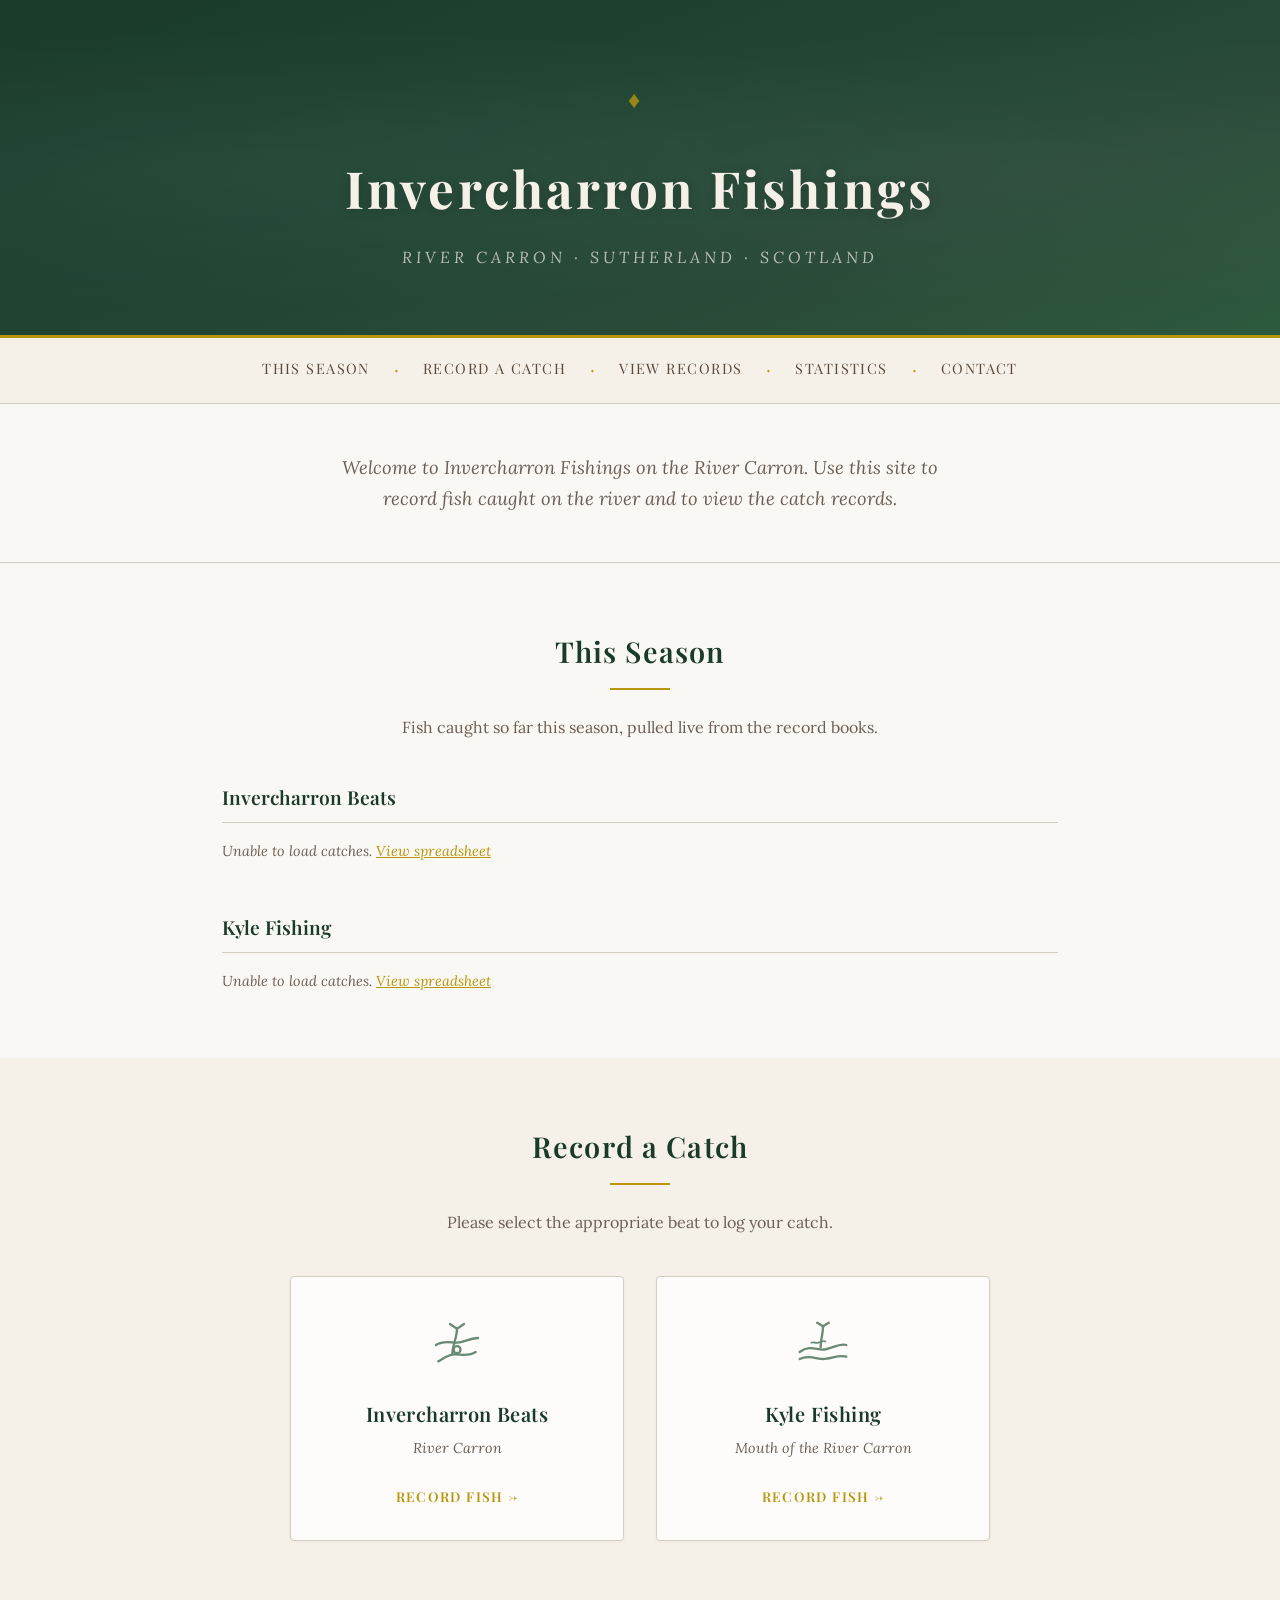
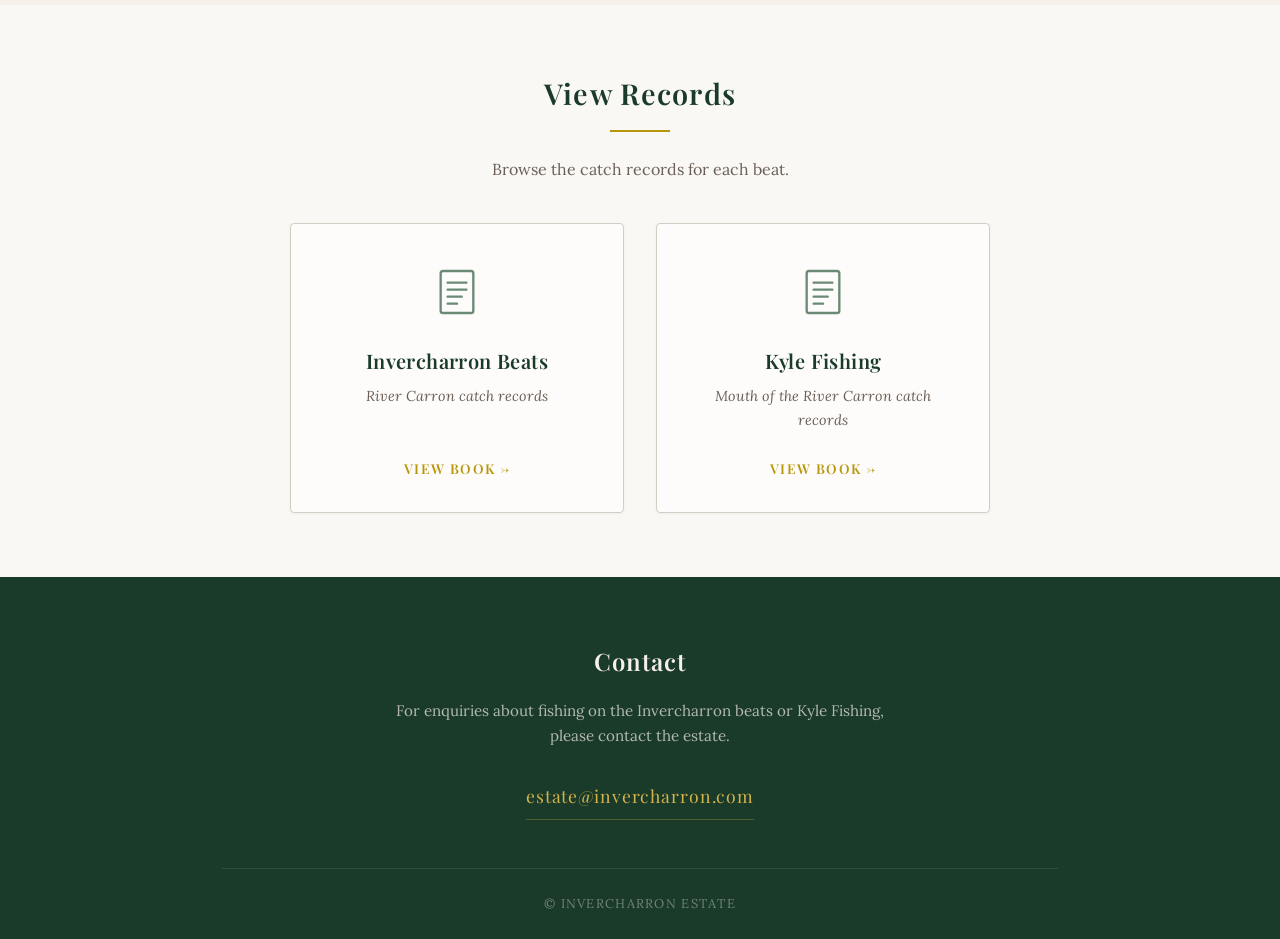
==== index.html @ 646b6ca3 "Add files via upload" ====
<!DOCTYPE html>
<html lang="en">
<head>
    <meta charset="UTF-8">
    <meta name="viewport" content="width=device-width, initial-scale=1.0">
    <title>Invercharron Fishings | River Carron, Sutherland</title>
    <meta name="description" content="Record and view fishing catches on the Invercharron beats of the River Carron and Kyle Fishing, Sutherland, Scotland.">
    <link rel="preconnect" href="https://fonts.googleapis.com">
    <link rel="preconnect" href="https://fonts.gstatic.com" crossorigin>
    <link href="https://fonts.googleapis.com/css2?family=Playfair+Display:ital,wght@0,400;0,600;0,700;1,400&family=Lora:ital,wght@0,400;0,500;1,400&display=swap" rel="stylesheet">
    <link rel="stylesheet" href="style.css">
</head>
<body>
    <header class="hero">
        <div class="hero-overlay"></div>
        <div class="hero-content">
            <div class="crest">&#9830;</div>
            <h1>Invercharron Fishings</h1>
            <p class="subtitle">River Carron &middot; Sutherland &middot; Scotland</p>
        </div>
    </header>

    <nav class="nav-divider">
        <div class="container">
            <a href="#season">This Season</a>
            <span class="nav-dot">&middot;</span>
            <a href="#record">Record a Catch</a>
            <span class="nav-dot">&middot;</span>
            <a href="#records">View Records</a>
            <span class="nav-dot">&middot;</span>
            <a href="statistics.html">Statistics</a>
            <span class="nav-dot">&middot;</span>
            <a href="#contact">Contact</a>
        </div>
    </nav>

    <main>
        <section class="intro">
            <div class="container">
                <p>Welcome to Invercharron Fishings on the River Carron. Use this site to record fish caught on the river and to view the catch records.</p>
            </div>
        </section>

        <section id="season" class="section">
            <div class="container">
                <h2>This Season</h2>
                <div class="ornament"></div>
                <p>Fish caught so far this season, pulled live from the record books.</p>

                <div class="season-beat">
                    <h3 class="beat-heading">Invercharron Beats</h3>
                    <div id="invercharron-catches" class="catch-table-wrap">
                        <p class="loading-msg">Loading catches&hellip;</p>
                    </div>
                </div>

                <div class="season-beat">
                    <h3 class="beat-heading">Kyle Fishing</h3>
                    <div id="kyle-catches" class="catch-table-wrap">
                        <p class="loading-msg">Loading catches&hellip;</p>
                    </div>
                </div>
            </div>
        </section>

        <section id="record" class="section section-alt">
            <div class="container">
                <h2>Record a Catch</h2>
                <div class="ornament"></div>
                <p>Please select the appropriate beat to log your catch.</p>
                <div class="card-grid">
                    <a href="https://cuvvaapp.typeform.com/to/ywQlMe" target="_blank" rel="noopener" class="card">
                        <div class="card-icon">
                            <svg viewBox="0 0 48 48" fill="none" xmlns="http://www.w3.org/2000/svg" aria-hidden="true">
                                <path d="M8 38c4-2 8-6 14-6s12 2 18-2" stroke="currentColor" stroke-width="2" stroke-linecap="round"/>
                                <path d="M6 24c6-4 12-2 18-2s10-4 18-4" stroke="currentColor" stroke-width="2" stroke-linecap="round"/>
                                <path d="M24 10c0 8-4 14-4 22" stroke="currentColor" stroke-width="2" stroke-linecap="round"/>
                                <path d="M24 10l-6-4M24 10l6-4" stroke="currentColor" stroke-width="2" stroke-linecap="round"/>
                                <circle cx="24" cy="28" r="3" stroke="currentColor" stroke-width="2"/>
                            </svg>
                        </div>
                        <h3>Invercharron Beats</h3>
                        <p>River Carron</p>
                        <span class="card-action">Record Fish &rarr;</span>
                    </a>
                    <a href="https://cuvvaapp.typeform.com/to/J4hGZa" target="_blank" rel="noopener" class="card">
                        <div class="card-icon">
                            <svg viewBox="0 0 48 48" fill="none" xmlns="http://www.w3.org/2000/svg" aria-hidden="true">
                                <path d="M4 30c8-6 14-2 20-2s14-6 20-4" stroke="currentColor" stroke-width="2" stroke-linecap="round"/>
                                <path d="M4 36c8-4 14 0 20 0s14-4 20-2" stroke="currentColor" stroke-width="2" stroke-linecap="round"/>
                                <path d="M24 8c0 6-2 12-2 18" stroke="currentColor" stroke-width="2" stroke-linecap="round"/>
                                <path d="M24 8l-5-3M24 8l5-3" stroke="currentColor" stroke-width="2" stroke-linecap="round"/>
                                <path d="M14 22c2-1 4 1 6 0s4-2 6-1" stroke="currentColor" stroke-width="1.5" stroke-linecap="round"/>
                            </svg>
                        </div>
                        <h3>Kyle Fishing</h3>
                        <p>Mouth of the River Carron</p>
                        <span class="card-action">Record Fish &rarr;</span>
                    </a>
                </div>
            </div>
        </section>

        <section id="records" class="section">
            <div class="container">
                <h2>View Records</h2>
                <div class="ornament"></div>
                <p>Browse the catch records for each beat.</p>
                <div class="card-grid">
                    <a href="https://goo.gl/3oeMTp" target="_blank" rel="noopener" class="card">
                        <div class="card-icon">
                            <svg viewBox="0 0 48 48" fill="none" xmlns="http://www.w3.org/2000/svg" aria-hidden="true">
                                <rect x="10" y="6" width="28" height="36" rx="2" stroke="currentColor" stroke-width="2"/>
                                <line x1="16" y1="16" x2="32" y2="16" stroke="currentColor" stroke-width="2" stroke-linecap="round"/>
                                <line x1="16" y1="22" x2="32" y2="22" stroke="currentColor" stroke-width="2" stroke-linecap="round"/>
                                <line x1="16" y1="28" x2="28" y2="28" stroke="currentColor" stroke-width="2" stroke-linecap="round"/>
                                <line x1="16" y1="34" x2="24" y2="34" stroke="currentColor" stroke-width="2" stroke-linecap="round"/>
                            </svg>
                        </div>
                        <h3>Invercharron Beats</h3>
                        <p>River Carron catch records</p>
                        <span class="card-action">View Book &rarr;</span>
                    </a>
                    <a href="https://docs.google.com/spreadsheets/d/1es16b2bGZVpbkwcUaNZ4JwAAlBaSJJCafhjR1fQ7zDY/edit?usp=sharing" target="_blank" rel="noopener" class="card">
                        <div class="card-icon">
                            <svg viewBox="0 0 48 48" fill="none" xmlns="http://www.w3.org/2000/svg" aria-hidden="true">
                                <rect x="10" y="6" width="28" height="36" rx="2" stroke="currentColor" stroke-width="2"/>
                                <line x1="16" y1="16" x2="32" y2="16" stroke="currentColor" stroke-width="2" stroke-linecap="round"/>
                                <line x1="16" y1="22" x2="32" y2="22" stroke="currentColor" stroke-width="2" stroke-linecap="round"/>
                                <line x1="16" y1="28" x2="28" y2="28" stroke="currentColor" stroke-width="2" stroke-linecap="round"/>
                                <line x1="16" y1="34" x2="24" y2="34" stroke="currentColor" stroke-width="2" stroke-linecap="round"/>
                            </svg>
                        </div>
                        <h3>Kyle Fishing</h3>
                        <p>Mouth of the River Carron catch records</p>
                        <span class="card-action">View Book &rarr;</span>
                    </a>
                </div>
            </div>
        </section>
    </main>

    <footer id="contact">
        <div class="container">
            <div class="footer-content">
                <h2>Contact</h2>
                <p>For enquiries about fishing on the Invercharron beats or Kyle Fishing, please contact the estate.</p>
                <a href="mailto:estate@invercharron.com" class="email-link">estate@invercharron.com</a>
            </div>
            <div class="footer-bottom">
                <p>&copy; Invercharron Estate</p>
            </div>
        </div>
    </footer>
    <script>
    (function () {
        var INVERCHARRON_ID = '1-h2O3F3UJLKVXZgCoECCjyMUf4-1aWU7o2_3AruBInU';
        var KYLE_ID = '1es16b2bGZVpbkwcUaNZ4JwAAlBaSJJCafhjR1fQ7zDY';

        function csvUrl(sheetId) {
            return 'https://docs.google.com/spreadsheets/d/' + sheetId + '/gviz/tq?tqx=out:csv&gid=0';
        }

        function parseCSV(text) {
            var rows = [];
            var current = '';
            var inQuotes = false;
            var row = [];
            for (var i = 0; i < text.length; i++) {
                var ch = text[i];
                if (inQuotes) {
                    if (ch === '"' && text[i + 1] === '"') {
                        current += '"';
                        i++;
                    } else if (ch === '"') {
                        inQuotes = false;
                    } else {
                        current += ch;
                    }
                } else {
                    if (ch === '"') {
                        inQuotes = true;
                    } else if (ch === ',') {
                        row.push(current.trim());
                        current = '';
                    } else if (ch === '\n' || (ch === '\r' && text[i + 1] === '\n')) {
                        row.push(current.trim());
                        current = '';
                        if (row.length > 1) rows.push(row);
                        row = [];
                        if (ch === '\r') i++;
                    } else {
                        current += ch;
                    }
                }
            }
            if (current || row.length) {
                row.push(current.trim());
                if (row.length > 1) rows.push(row);
            }
            return rows;
        }

        function escapeHtml(str) {
            var div = document.createElement('div');
            div.textContent = str;
            return div.innerHTML;
        }

        function renderInvercharron(rows) {
            // Columns: Date Caught(0), Member(1), Fisher(2), Type(3), Weight(4), Height(5), Pool(6), Kept(7), Reason(8), AirT(9), WaterT(10), Fly(11), Comments(12), Submitted(13)
            var data = rows.slice(1).filter(function (r) { return r[0] && r[2]; });
            if (data.length === 0) return '<p class="no-catches">No catches recorded this season yet.</p>';
            var html = '<table class="catch-table"><thead><tr><th>Date</th><th>Angler</th><th>Species</th><th>Weight</th><th>Pool</th><th>Fly</th></tr></thead><tbody>';
            data.forEach(function (r) {
                html += '<tr>';
                html += '<td>' + escapeHtml(r[0] || '') + '</td>';
                html += '<td>' + escapeHtml(r[2] || r[1] || '') + '</td>';
                html += '<td>' + escapeHtml(r[3] || '') + '</td>';
                html += '<td>' + escapeHtml(r[4] || '') + '</td>';
                html += '<td>' + escapeHtml(r[6] || '') + '</td>';
                html += '<td>' + escapeHtml(r[11] || '') + '</td>';
                html += '</tr>';
            });
            html += '</tbody></table>';
            html += '<p class="catch-count">' + data.length + ' fish this season</p>';
            return html;
        }

        function renderKyle(rows) {
            // Columns: When(0), Name(1), Species(2), Weight(3), Height(4), Where(5), Kept(6), Why(7), AirT(8), WaterT(9), Fly(10), Comments(11), Email(12), Submitted(13)
            var data = rows.slice(1).filter(function (r) { return r[1] && r[1].length > 0; });
            if (data.length === 0) return '<p class="no-catches">No catches recorded this season yet.</p>';
            var html = '<table class="catch-table"><thead><tr><th>Date</th><th>Angler</th><th>Species</th><th>Weight</th><th>Location</th><th>Fly</th></tr></thead><tbody>';
            data.forEach(function (r) {
                html += '<tr>';
                html += '<td>' + escapeHtml(r[0] || '') + '</td>';
                html += '<td>' + escapeHtml(r[1] || '') + '</td>';
                html += '<td>' + escapeHtml(r[2] || '') + '</td>';
                html += '<td>' + escapeHtml(r[3] || '') + '</td>';
                html += '<td>' + escapeHtml(r[5] || '') + '</td>';
                html += '<td>' + escapeHtml(r[10] || '') + '</td>';
                html += '</tr>';
            });
            html += '</tbody></table>';
            html += '<p class="catch-count">' + data.length + ' fish this season</p>';
            return html;
        }

        function load(sheetId, targetId, renderer) {
            var el = document.getElementById(targetId);
            fetch(csvUrl(sheetId))
                .then(function (res) { return res.text(); })
                .then(function (text) {
                    var rows = parseCSV(text);
                    el.innerHTML = renderer(rows);
                })
                .catch(function () {
                    el.innerHTML = '<p class="no-catches">Unable to load catches. <a href="https://docs.google.com/spreadsheets/d/' + sheetId + '/edit" target="_blank">View spreadsheet</a></p>';
                });
        }

        load(INVERCHARRON_ID, 'invercharron-catches', renderInvercharron);
        load(KYLE_ID, 'kyle-catches', renderKyle);
    })();
    </script>
</body>
</html>
---- style.css ----
/* ============================================
   Invercharron Fishings
   Classic Scottish Estate Theme
   ============================================ */

:root {
    --color-deep-green: #1a3a2a;
    --color-forest: #2d5a3d;
    --color-sage: #5a7a5a;
    --color-heather: #6b5b6b;
    --color-parchment: #f5f0e8;
    --color-cream: #faf8f4;
    --color-warm-white: #fdfcfa;
    --color-gold: #b8960c;
    --color-gold-light: #d4b44a;
    --color-brown: #5c4a3a;
    --color-brown-light: #8a7260;
    --color-text: #2c2420;
    --color-text-muted: #6b5f55;
    --color-border: #d4cdc4;

    --font-heading: 'Playfair Display', Georgia, 'Times New Roman', serif;
    --font-body: 'Lora', Georgia, 'Times New Roman', serif;
}

/* Reset & Base */
*,
*::before,
*::after {
    box-sizing: border-box;
    margin: 0;
    padding: 0;
}

html {
    scroll-behavior: smooth;
}

body {
    font-family: var(--font-body);
    color: var(--color-text);
    background-color: var(--color-cream);
    line-height: 1.7;
    -webkit-font-smoothing: antialiased;
}

.container {
    max-width: 900px;
    margin: 0 auto;
    padding: 0 2rem;
}

/* ---- Hero ---- */
.hero {
    position: relative;
    background: linear-gradient(
        160deg,
        var(--color-deep-green) 0%,
        #1f4432 40%,
        #2a4a38 70%,
        var(--color-forest) 100%
    );
    padding: 5rem 2rem 4rem;
    text-align: center;
    overflow: hidden;
}

.hero-overlay {
    position: absolute;
    inset: 0;
    background:
        radial-gradient(ellipse at 20% 50%, rgba(255,255,255,0.04) 0%, transparent 60%),
        radial-gradient(ellipse at 80% 50%, rgba(255,255,255,0.03) 0%, transparent 60%);
    pointer-events: none;
}

.hero-content {
    position: relative;
    z-index: 1;
}

.crest {
    font-size: 1.5rem;
    color: var(--color-gold);
    margin-bottom: 1.5rem;
    letter-spacing: 0.5em;
    opacity: 0.8;
}

.hero h1 {
    font-family: var(--font-heading);
    font-size: clamp(2rem, 5vw, 3.2rem);
    font-weight: 700;
    color: var(--color-parchment);
    letter-spacing: 0.06em;
    margin-bottom: 0.75rem;
    text-shadow: 0 2px 12px rgba(0,0,0,0.2);
}

.subtitle {
    font-family: var(--font-body);
    font-size: 1rem;
    color: rgba(245, 240, 232, 0.7);
    letter-spacing: 0.25em;
    font-weight: 400;
    text-transform: uppercase;
    font-style: italic;
}

/* ---- Navigation Divider ---- */
.nav-divider {
    background: var(--color-parchment);
    border-top: 3px solid var(--color-gold);
    border-bottom: 1px solid var(--color-border);
    padding: 1rem 0;
    text-align: center;
    position: sticky;
    top: 0;
    z-index: 100;
}

.nav-divider a {
    font-family: var(--font-heading);
    font-size: 0.9rem;
    color: var(--color-brown);
    text-decoration: none;
    letter-spacing: 0.1em;
    text-transform: uppercase;
    transition: color 0.3s ease;
}

.nav-divider a:hover {
    color: var(--color-gold);
}

.nav-dot {
    color: var(--color-gold);
    margin: 0 1.25rem;
    font-size: 1.2rem;
    vertical-align: middle;
}

/* ---- Sections ---- */
.section {
    padding: 4rem 0;
}

.section-alt {
    background: var(--color-parchment);
}

.intro {
    padding: 3rem 0;
    text-align: center;
    border-bottom: 1px solid var(--color-border);
}

.intro p {
    font-size: 1.15rem;
    color: var(--color-text-muted);
    max-width: 600px;
    margin: 0 auto;
    font-style: italic;
}

h2 {
    font-family: var(--font-heading);
    font-size: 1.8rem;
    font-weight: 600;
    text-align: center;
    color: var(--color-deep-green);
    letter-spacing: 0.04em;
    margin-bottom: 0.75rem;
}

.ornament {
    width: 60px;
    height: 2px;
    background: var(--color-gold);
    margin: 0 auto 1.5rem;
}

.section > .container > p {
    text-align: center;
    color: var(--color-text-muted);
    margin-bottom: 2.5rem;
}

/* ---- Cards ---- */
.card-grid {
    display: grid;
    grid-template-columns: repeat(auto-fit, minmax(280px, 1fr));
    gap: 2rem;
    max-width: 700px;
    margin: 0 auto;
}

.card {
    display: flex;
    flex-direction: column;
    align-items: center;
    text-align: center;
    background: var(--color-warm-white);
    border: 1px solid var(--color-border);
    border-radius: 4px;
    padding: 2.5rem 2rem 2rem;
    text-decoration: none;
    color: var(--color-text);
    transition: all 0.3s ease;
    box-shadow: 0 1px 3px rgba(0,0,0,0.04);
}

.card:hover {
    border-color: var(--color-gold);
    box-shadow: 0 4px 20px rgba(0,0,0,0.08);
    transform: translateY(-2px);
}

.section-alt .card {
    background: var(--color-warm-white);
}

.card-icon {
    width: 56px;
    height: 56px;
    margin-bottom: 1.5rem;
    color: var(--color-forest);
    opacity: 0.7;
}

.card-icon svg {
    width: 100%;
    height: 100%;
}

.card h3 {
    font-family: var(--font-heading);
    font-size: 1.25rem;
    font-weight: 600;
    color: var(--color-deep-green);
    margin-bottom: 0.35rem;
    letter-spacing: 0.02em;
}

.card p {
    font-size: 0.9rem;
    color: var(--color-text-muted);
    margin-bottom: 1.5rem;
    font-style: italic;
}

.card-action {
    font-family: var(--font-heading);
    font-size: 0.85rem;
    color: var(--color-gold);
    letter-spacing: 0.1em;
    text-transform: uppercase;
    font-weight: 600;
    margin-top: auto;
    transition: color 0.3s ease;
}

.card:hover .card-action {
    color: var(--color-brown);
}

/* ---- Footer ---- */
footer {
    background: var(--color-deep-green);
    color: var(--color-parchment);
    padding: 4rem 0 0;
}

.footer-content {
    text-align: center;
    padding-bottom: 3rem;
}

footer h2 {
    color: var(--color-parchment);
    font-size: 1.5rem;
    margin-bottom: 1rem;
}

footer p {
    color: rgba(245, 240, 232, 0.7);
    max-width: 500px;
    margin: 0 auto 1.5rem;
    font-size: 0.95rem;
}

.email-link {
    display: inline-block;
    font-family: var(--font-heading);
    font-size: 1.1rem;
    color: var(--color-gold-light);
    text-decoration: none;
    letter-spacing: 0.05em;
    padding: 0.5rem 0;
    border-bottom: 1px solid rgba(212, 180, 74, 0.3);
    transition: all 0.3s ease;
}

.email-link:hover {
    color: var(--color-parchment);
    border-bottom-color: var(--color-parchment);
}

.footer-bottom {
    border-top: 1px solid rgba(245, 240, 232, 0.1);
    padding: 1.5rem 0;
    text-align: center;
}

.footer-bottom p {
    font-size: 0.8rem;
    color: rgba(245, 240, 232, 0.4);
    letter-spacing: 0.1em;
    text-transform: uppercase;
    margin-bottom: 0;
}

/* ---- This Season ---- */
.season-beat {
    margin-bottom: 3rem;
}

.season-beat:last-child {
    margin-bottom: 0;
}

.beat-heading {
    font-family: var(--font-heading);
    font-size: 1.2rem;
    font-weight: 600;
    color: var(--color-deep-green);
    margin-bottom: 1rem;
    padding-bottom: 0.5rem;
    border-bottom: 1px solid var(--color-border);
}

.catch-table-wrap {
    overflow-x: auto;
    -webkit-overflow-scrolling: touch;
}

.catch-table {
    width: 100%;
    border-collapse: collapse;
    font-size: 0.88rem;
}

.catch-table thead th {
    font-family: var(--font-heading);
    font-weight: 600;
    color: var(--color-deep-green);
    text-align: left;
    padding: 0.6rem 0.75rem;
    border-bottom: 2px solid var(--color-gold);
    font-size: 0.8rem;
    text-transform: uppercase;
    letter-spacing: 0.04em;
    white-space: nowrap;
}

.catch-table tbody td {
    padding: 0.55rem 0.75rem;
    border-bottom: 1px solid var(--color-border);
    color: var(--color-text);
    vertical-align: top;
}

.catch-table tbody tr:hover {
    background: rgba(45, 90, 61, 0.04);
}

.catch-count {
    margin-top: 0.75rem;
    font-size: 0.85rem;
    color: var(--color-gold);
    font-family: var(--font-heading);
    font-weight: 600;
    letter-spacing: 0.03em;
}

.no-catches {
    font-style: italic;
    color: var(--color-text-muted);
    font-size: 0.9rem;
}

.no-catches a {
    color: var(--color-gold);
}

.loading-msg {
    font-style: italic;
    color: var(--color-text-muted);
    font-size: 0.9rem;
}

/* ---- Responsive ---- */
@media (max-width: 600px) {
    .hero {
        padding: 3.5rem 1.5rem 3rem;
    }

    .nav-dot {
        margin: 0 0.75rem;
    }

    .nav-divider a {
        font-size: 0.8rem;
    }

    .section {
        padding: 3rem 0;
    }

    .card {
        padding: 2rem 1.5rem 1.5rem;
    }

    .card-grid {
        gap: 1.25rem;
    }
}
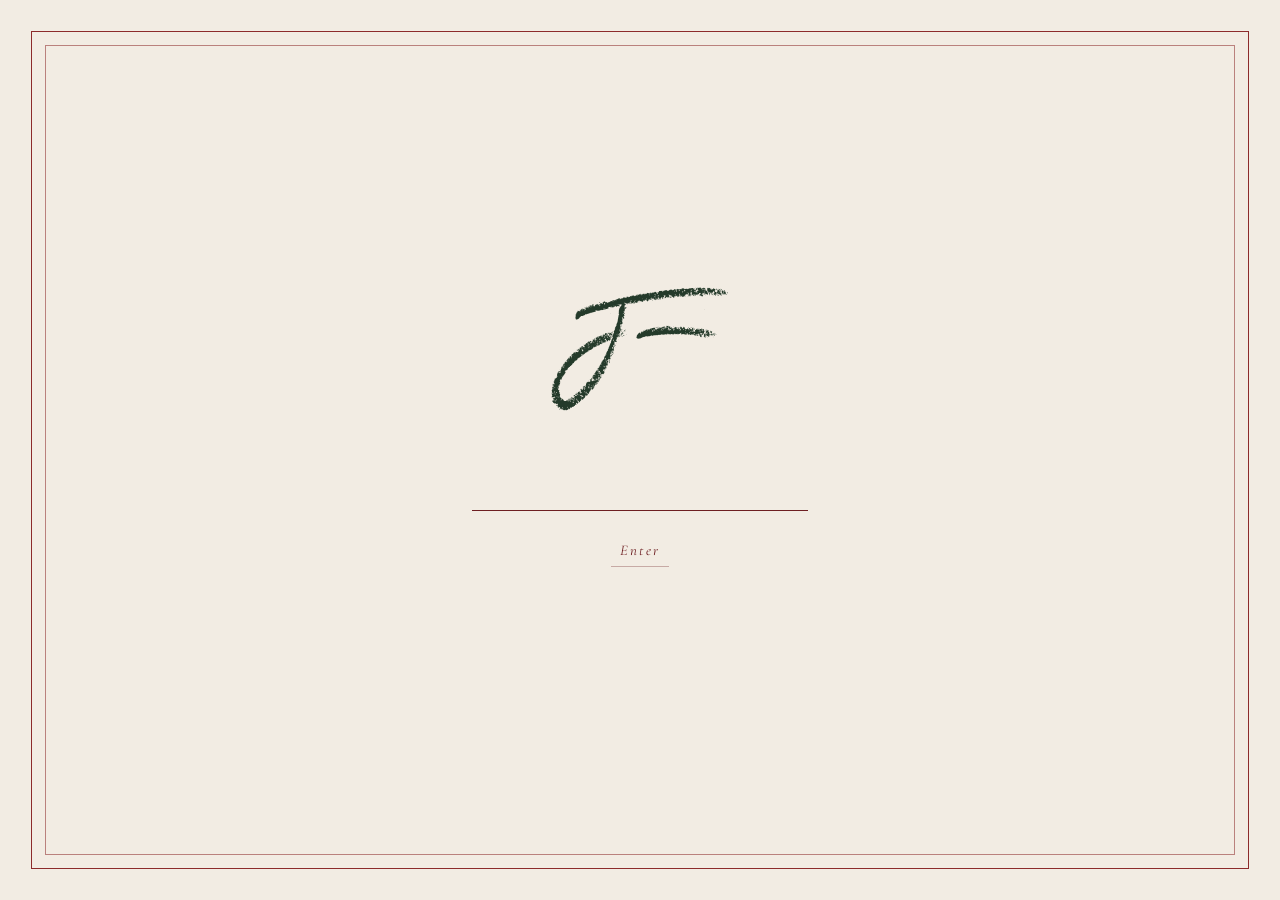
==== commit 021c0778: "Add files via upload" ====
--- a/index.html
+++ b/index.html
@@ -1,268 +1,552 @@
 <!DOCTYPE html>
-<html lang="en">
+<html lang="en-GB">
 <head>
-    <meta charset="UTF-8">
-    <meta name="viewport" content="width=device-width, initial-scale=1.0">
-    <title>Invercharron Fishings | River Carron, Sutherland</title>
-    <meta name="description" content="Record and view fishing catches on the Invercharron beats of the River Carron and Kyle Fishing, Sutherland, Scotland.">
-    <link rel="preconnect" href="https://fonts.googleapis.com">
-    <link rel="preconnect" href="https://fonts.gstatic.com" crossorigin>
-    <link href="https://fonts.googleapis.com/css2?family=Playfair+Display:ital,wght@0,400;0,600;0,700;1,400&family=Lora:ital,wght@0,400;0,500;1,400&display=swap" rel="stylesheet">
-    <link rel="stylesheet" href="style.css">
+<meta charset="UTF-8">
+<meta name="viewport" content="width=device-width, initial-scale=1">
+<title>Joshua &amp; Freddy &middot; 29 &amp; 30 May 2027 &middot; Invercharron</title>
+<meta name="description" content="Save the date. Joshua and Freddy are marrying at Invercharron House, Ardgay, Sutherland, on the 29th and 30th of May 2027. Invitation to follow.">
+<meta name="robots" content="noindex, nofollow, noarchive, noimageindex, nosnippet">
+<meta name="googlebot" content="noindex, nofollow">
+<meta name="theme-color" content="#F2ECE3">
+<meta name="color-scheme" content="light">
+
+<meta property="og:type" content="website">
+<meta property="og:title" content="Joshua &amp; Freddy &middot; 29 &amp; 30 May 2027">
+<meta property="og:description" content="Invercharron House, Ardgay, Sutherland. Invitation to follow.">
+<meta property="og:url" content="https://invercharron.com/wedding/">
+<meta property="og:image" content="https://invercharron.com/wedding/share.png?v=3">
+<meta name="twitter:card" content="summary_large_image">
+<meta name="twitter:title" content="Joshua &amp; Freddy &middot; 29 &amp; 30 May 2027">
+<meta name="twitter:description" content="Invercharron House, Ardgay, Sutherland. Invitation to follow.">
+
+<link rel="icon" href="favicon.svg?v=2" type="image/svg+xml">
+<link rel="preconnect" href="https://fonts.googleapis.com">
+<link rel="preconnect" href="https://fonts.gstatic.com" crossorigin>
+<link rel="stylesheet" href="https://fonts.googleapis.com/css2?family=Cormorant+Garamond:ital,wght@0,300;0,400;0,500;0,600;1,300;1,400;1,500&display=swap">
+<link rel="stylesheet" href="styles.css?v=58">
+<script>
+  /* The live site answers on plain http:// as well as https://, and does not
+     redirect. Chrome upgrades a typed address to https by itself; Safari does
+     not — and on an http page the browser withholds the crypto the password
+     check uses, so the right password was refused. Move to https before
+     anything else happens. Only on the real domain, so local copies (served
+     over http on localhost or a LAN address) are left alone. */
+  if (location.protocol === 'http:' && /(^|\.)invercharron\.com$/.test(location.hostname))
+    location.replace('https://invercharron.com' + location.pathname + location.search + location.hash);
+
+  /* Locked first, unlocked only on proof — and locked too if storage throws,
+     so a private window fails closed rather than open. Runs before the body
+     is parsed so the page never flashes up behind the gate. */
+  document.documentElement.classList.add('locked');
+  try { if (sessionStorage.getItem('invercharron') === 'ok')
+          document.documentElement.classList.remove('locked'); } catch (e) {}
+</script>
 </head>
 <body>
-    <header class="hero">
-        <div class="hero-overlay"></div>
-        <div class="hero-content">
-            <div class="crest">&#9830;</div>
-            <h1>Invercharron Fishings</h1>
-            <p class="subtitle">River Carron &middot; Sutherland &middot; Scotland</p>
-        </div>
-    </header>
-
-    <nav class="nav-divider">
-        <div class="container">
-            <a href="#season">This Season</a>
-            <span class="nav-dot">&middot;</span>
-            <a href="#record">Record a Catch</a>
-            <span class="nav-dot">&middot;</span>
-            <a href="#records">View Records</a>
-            <span class="nav-dot">&middot;</span>
-            <a href="statistics.html">Statistics</a>
-            <span class="nav-dot">&middot;</span>
-            <a href="#contact">Contact</a>
-        </div>
-    </nav>
-
-    <main>
-        <section class="intro">
-            <div class="container">
-                <p>Welcome to Invercharron Fishings on the River Carron. Use this site to record fish caught on the river and to view the catch records.</p>
-            </div>
-        </section>
-
-        <section id="season" class="section">
-            <div class="container">
-                <h2>This Season</h2>
-                <div class="ornament"></div>
-                <p>Fish caught so far this season, pulled live from the record books.</p>
-
-                <div class="season-beat">
-                    <h3 class="beat-heading">Invercharron Beats</h3>
-                    <div id="invercharron-catches" class="catch-table-wrap">
-                        <p class="loading-msg">Loading catches&hellip;</p>
-                    </div>
-                </div>
-
-                <div class="season-beat">
-                    <h3 class="beat-heading">Kyle Fishing</h3>
-                    <div id="kyle-catches" class="catch-table-wrap">
-                        <p class="loading-msg">Loading catches&hellip;</p>
-                    </div>
-                </div>
-            </div>
-        </section>
-
-        <section id="record" class="section section-alt">
-            <div class="container">
-                <h2>Record a Catch</h2>
-                <div class="ornament"></div>
-                <p>Please select the appropriate beat to log your catch.</p>
-                <div class="card-grid">
-                    <a href="https://cuvvaapp.typeform.com/to/ywQlMe" target="_blank" rel="noopener" class="card">
-                        <div class="card-icon">
-                            <svg viewBox="0 0 48 48" fill="none" xmlns="http://www.w3.org/2000/svg" aria-hidden="true">
-                                <path d="M8 38c4-2 8-6 14-6s12 2 18-2" stroke="currentColor" stroke-width="2" stroke-linecap="round"/>
-                                <path d="M6 24c6-4 12-2 18-2s10-4 18-4" stroke="currentColor" stroke-width="2" stroke-linecap="round"/>
-                                <path d="M24 10c0 8-4 14-4 22" stroke="currentColor" stroke-width="2" stroke-linecap="round"/>
-                                <path d="M24 10l-6-4M24 10l6-4" stroke="currentColor" stroke-width="2" stroke-linecap="round"/>
-                                <circle cx="24" cy="28" r="3" stroke="currentColor" stroke-width="2"/>
-                            </svg>
-                        </div>
-                        <h3>Invercharron Beats</h3>
-                        <p>River Carron</p>
-                        <span class="card-action">Record Fish &rarr;</span>
-                    </a>
-                    <a href="https://cuvvaapp.typeform.com/to/J4hGZa" target="_blank" rel="noopener" class="card">
-                        <div class="card-icon">
-                            <svg viewBox="0 0 48 48" fill="none" xmlns="http://www.w3.org/2000/svg" aria-hidden="true">
-                                <path d="M4 30c8-6 14-2 20-2s14-6 20-4" stroke="currentColor" stroke-width="2" stroke-linecap="round"/>
-                                <path d="M4 36c8-4 14 0 20 0s14-4 20-2" stroke="currentColor" stroke-width="2" stroke-linecap="round"/>
-                                <path d="M24 8c0 6-2 12-2 18" stroke="currentColor" stroke-width="2" stroke-linecap="round"/>
-                                <path d="M24 8l-5-3M24 8l5-3" stroke="currentColor" stroke-width="2" stroke-linecap="round"/>
-                                <path d="M14 22c2-1 4 1 6 0s4-2 6-1" stroke="currentColor" stroke-width="1.5" stroke-linecap="round"/>
-                            </svg>
-                        </div>
-                        <h3>Kyle Fishing</h3>
-                        <p>Mouth of the River Carron</p>
-                        <span class="card-action">Record Fish &rarr;</span>
-                    </a>
-                </div>
-            </div>
-        </section>
-
-        <section id="records" class="section">
-            <div class="container">
-                <h2>View Records</h2>
-                <div class="ornament"></div>
-                <p>Browse the catch records for each beat.</p>
-                <div class="card-grid">
-                    <a href="https://goo.gl/3oeMTp" target="_blank" rel="noopener" class="card">
-                        <div class="card-icon">
-                            <svg viewBox="0 0 48 48" fill="none" xmlns="http://www.w3.org/2000/svg" aria-hidden="true">
-                                <rect x="10" y="6" width="28" height="36" rx="2" stroke="currentColor" stroke-width="2"/>
-                                <line x1="16" y1="16" x2="32" y2="16" stroke="currentColor" stroke-width="2" stroke-linecap="round"/>
-                                <line x1="16" y1="22" x2="32" y2="22" stroke="currentColor" stroke-width="2" stroke-linecap="round"/>
-                                <line x1="16" y1="28" x2="28" y2="28" stroke="currentColor" stroke-width="2" stroke-linecap="round"/>
-                                <line x1="16" y1="34" x2="24" y2="34" stroke="currentColor" stroke-width="2" stroke-linecap="round"/>
-                            </svg>
-                        </div>
-                        <h3>Invercharron Beats</h3>
-                        <p>River Carron catch records</p>
-                        <span class="card-action">View Book &rarr;</span>
-                    </a>
-                    <a href="https://docs.google.com/spreadsheets/d/1es16b2bGZVpbkwcUaNZ4JwAAlBaSJJCafhjR1fQ7zDY/edit?usp=sharing" target="_blank" rel="noopener" class="card">
-                        <div class="card-icon">
-                            <svg viewBox="0 0 48 48" fill="none" xmlns="http://www.w3.org/2000/svg" aria-hidden="true">
-                                <rect x="10" y="6" width="28" height="36" rx="2" stroke="currentColor" stroke-width="2"/>
-                                <line x1="16" y1="16" x2="32" y2="16" stroke="currentColor" stroke-width="2" stroke-linecap="round"/>
-                                <line x1="16" y1="22" x2="32" y2="22" stroke="currentColor" stroke-width="2" stroke-linecap="round"/>
-                                <line x1="16" y1="28" x2="28" y2="28" stroke="currentColor" stroke-width="2" stroke-linecap="round"/>
-                                <line x1="16" y1="34" x2="24" y2="34" stroke="currentColor" stroke-width="2" stroke-linecap="round"/>
-                            </svg>
-                        </div>
-                        <h3>Kyle Fishing</h3>
-                        <p>Mouth of the River Carron catch records</p>
-                        <span class="card-action">View Book &rarr;</span>
-                    </a>
-                </div>
-            </div>
-        </section>
-    </main>
-
-    <footer id="contact">
-        <div class="container">
-            <div class="footer-content">
-                <h2>Contact</h2>
-                <p>For enquiries about fishing on the Invercharron beats or Kyle Fishing, please contact the estate.</p>
-                <a href="mailto:estate@invercharron.com" class="email-link">estate@invercharron.com</a>
-            </div>
-            <div class="footer-bottom">
-                <p>&copy; Invercharron Estate</p>
-            </div>
-        </div>
-    </footer>
-    <script>
-    (function () {
-        var INVERCHARRON_ID = '1-h2O3F3UJLKVXZgCoECCjyMUf4-1aWU7o2_3AruBInU';
-        var KYLE_ID = '1es16b2bGZVpbkwcUaNZ4JwAAlBaSJJCafhjR1fQ7zDY';
-
-        function csvUrl(sheetId) {
-            return 'https://docs.google.com/spreadsheets/d/' + sheetId + '/gviz/tq?tqx=out:csv&gid=0';
-        }
-
-        function parseCSV(text) {
-            var rows = [];
-            var current = '';
-            var inQuotes = false;
-            var row = [];
-            for (var i = 0; i < text.length; i++) {
-                var ch = text[i];
-                if (inQuotes) {
-                    if (ch === '"' && text[i + 1] === '"') {
-                        current += '"';
-                        i++;
-                    } else if (ch === '"') {
-                        inQuotes = false;
-                    } else {
-                        current += ch;
-                    }
-                } else {
-                    if (ch === '"') {
-                        inQuotes = true;
-                    } else if (ch === ',') {
-                        row.push(current.trim());
-                        current = '';
-                    } else if (ch === '\n' || (ch === '\r' && text[i + 1] === '\n')) {
-                        row.push(current.trim());
-                        current = '';
-                        if (row.length > 1) rows.push(row);
-                        row = [];
-                        if (ch === '\r') i++;
-                    } else {
-                        current += ch;
-                    }
-                }
-            }
-            if (current || row.length) {
-                row.push(current.trim());
-                if (row.length > 1) rows.push(row);
-            }
-            return rows;
-        }
-
-        function escapeHtml(str) {
-            var div = document.createElement('div');
-            div.textContent = str;
-            return div.innerHTML;
-        }
-
-        function renderInvercharron(rows) {
-            // Columns: Date Caught(0), Member(1), Fisher(2), Type(3), Weight(4), Height(5), Pool(6), Kept(7), Reason(8), AirT(9), WaterT(10), Fly(11), Comments(12), Submitted(13)
-            var data = rows.slice(1).filter(function (r) { return r[0] && r[2]; });
-            if (data.length === 0) return '<p class="no-catches">No catches recorded this season yet.</p>';
-            var html = '<table class="catch-table"><thead><tr><th>Date</th><th>Angler</th><th>Species</th><th>Weight</th><th>Pool</th><th>Fly</th></tr></thead><tbody>';
-            data.forEach(function (r) {
-                html += '<tr>';
-                html += '<td>' + escapeHtml(r[0] || '') + '</td>';
-                html += '<td>' + escapeHtml(r[2] || r[1] || '') + '</td>';
-                html += '<td>' + escapeHtml(r[3] || '') + '</td>';
-                html += '<td>' + escapeHtml(r[4] || '') + '</td>';
-                html += '<td>' + escapeHtml(r[6] || '') + '</td>';
-                html += '<td>' + escapeHtml(r[11] || '') + '</td>';
-                html += '</tr>';
-            });
-            html += '</tbody></table>';
-            html += '<p class="catch-count">' + data.length + ' fish this season</p>';
-            return html;
-        }
-
-        function renderKyle(rows) {
-            // Columns: When(0), Name(1), Species(2), Weight(3), Height(4), Where(5), Kept(6), Why(7), AirT(8), WaterT(9), Fly(10), Comments(11), Email(12), Submitted(13)
-            var data = rows.slice(1).filter(function (r) { return r[1] && r[1].length > 0; });
-            if (data.length === 0) return '<p class="no-catches">No catches recorded this season yet.</p>';
-            var html = '<table class="catch-table"><thead><tr><th>Date</th><th>Angler</th><th>Species</th><th>Weight</th><th>Location</th><th>Fly</th></tr></thead><tbody>';
-            data.forEach(function (r) {
-                html += '<tr>';
-                html += '<td>' + escapeHtml(r[0] || '') + '</td>';
-                html += '<td>' + escapeHtml(r[1] || '') + '</td>';
-                html += '<td>' + escapeHtml(r[2] || '') + '</td>';
-                html += '<td>' + escapeHtml(r[3] || '') + '</td>';
-                html += '<td>' + escapeHtml(r[5] || '') + '</td>';
-                html += '<td>' + escapeHtml(r[10] || '') + '</td>';
-                html += '</tr>';
-            });
-            html += '</tbody></table>';
-            html += '<p class="catch-count">' + data.length + ' fish this season</p>';
-            return html;
-        }
-
-        function load(sheetId, targetId, renderer) {
-            var el = document.getElementById(targetId);
-            fetch(csvUrl(sheetId))
-                .then(function (res) { return res.text(); })
-                .then(function (text) {
-                    var rows = parseCSV(text);
-                    el.innerHTML = renderer(rows);
-                })
-                .catch(function () {
-                    el.innerHTML = '<p class="no-catches">Unable to load catches. <a href="https://docs.google.com/spreadsheets/d/' + sheetId + '/edit" target="_blank">View spreadsheet</a></p>';
-                });
-        }
-
-        load(INVERCHARRON_ID, 'invercharron-catches', renderInvercharron);
-        load(KYLE_ID, 'kyle-catches', renderKyle);
-    })();
-    </script>
+
+<a class="skip" href="#card">Skip to the save the date</a>
+
+<!-- ============================================================
+     Shared SVG definitions: paper grain, ink bleed, deckle edge.
+     Generated once, referenced everywhere. Never rasterised.
+     ============================================================ -->
+<svg class="defs" width="0" height="0" aria-hidden="true" focusable="false">
+  <defs>
+    <!-- Fine paper tooth. Two octaves, high frequency. -->
+    <filter id="grain" x="0" y="0" width="100%" height="100%">
+      <feTurbulence type="fractalNoise" baseFrequency="0.82" numOctaves="2" seed="7" stitchTiles="stitch" result="n"/>
+      <feColorMatrix type="saturate" values="0" in="n" result="d"/>
+      <feComponentTransfer in="d">
+        <feFuncA type="linear" slope="0.5"/>
+      </feComponentTransfer>
+    </filter>
+
+    <!-- Long, soft fibre mottle for the card stock only. -->
+    <filter id="fibre" x="0" y="0" width="100%" height="100%">
+      <feTurbulence type="fractalNoise" baseFrequency="0.006 0.09" numOctaves="3" seed="19" stitchTiles="stitch" result="n"/>
+      <feColorMatrix type="saturate" values="0" in="n"/>
+    </filter>
+
+    <!-- Ink sinking into the stock: displaces stroke edges by a hair. -->
+    <filter id="bleed" x="-8%" y="-8%" width="116%" height="116%">
+      <feTurbulence type="fractalNoise" baseFrequency="0.9" numOctaves="1" seed="3" result="t"/>
+      <feDisplacementMap in="SourceGraphic" in2="t" scale="0.9" xChannelSelector="R" yChannelSelector="G"/>
+    </filter>
+
+    <!-- Deckle: a torn, irregular paper edge. -->
+    <filter id="deckle" x="-4%" y="-4%" width="108%" height="108%">
+      <feTurbulence type="fractalNoise" baseFrequency="0.014 0.05" numOctaves="4" seed="11" result="t"/>
+      <feDisplacementMap in="SourceGraphic" in2="t" scale="7" xChannelSelector="R" yChannelSelector="G"/>
+    </filter>
+  </defs>
+</svg>
+
+<!-- ============================================================
+     THE MARKS
+       fj         the F&J monogram: a textured hand-drawn mark, traced to
+                  vector. Coordinates rounded to whole units, which keeps the
+                  texture (2.3% alpha difference at any size shown) at 60KB
+                  rather than 212KB.
+     stroke-dasharray / stroke-dashoffset are inherited SVG properties,
+     so a single value on each <use> host draws every stroke inside it.
+     ============================================================ -->
+<svg class="defs" width="0" height="0" aria-hidden="true" focusable="false"><defs>
+
+  <symbol id="fj" viewBox="0 0 1741.7 1214.3">
+    <path fill="currentColor" fill-rule="evenodd" d="M1467 4l-2 2 -3 0 -4-1 -4 2 -2 0 -1-2 -2 0 0 1 1 2 0 1 -4 2 0-1 1-1 -1-1 -4 0 -2 1 -2 4 1 2 1 1 0 1 -1 1 -3 0 0 1 1 1 2-1 1 1 0 4 1 3 2 3 2 0 2 1 0 2 -1 1 -3 1 -1 2 -2 2 -3-1 -3-3 -1 1 -1 2 -2 0 -1 1 -1 2 1 4 4 0 1 3 1 1 4 2 -1 1 -6 2 -1-1 0-1 1-1 -2 0 -4 1 0 1 -2 1 -1 0 2-2 -4-2 -7 5 0-1 1 0 0-5 1-1 0-4 3-2 0-1 3 1 1-1 1-2 0-2 -1-1 -2-1 -2-4 -3-2 -1-3 -1 0 -1-1 -1 1 -2 3 -2 4 -2-2 1-1 0-3 -2-2 2-4 -2-2 -2 2 -2 1 -1-1 4-4 -1-2 0-1 3-2 0-2 -1-1 -1 0 -1 2 -3 2 0 1 1 1 -1 1 -2 1 -1-1 -4 0 0-3 -1-1 0-2 -2-1 -5 2 -2 1 -1 1 -1-4 -2 0 -2 4 -1 0 -2-1 -1 0 -3 3 -3-3 -2 0 -2 2 -2-1 -4 2 -2-2 -3 3 -4 2 -6 2 -4 2 0-1 -1-2 0-3 -9 0 0 1 -4 2 -4-1 -2 2 -2-1 -4 0 -3-2 -1 0 -2 3 -1-1 0-2 -1-2 -4-2 -3 0 -2 1 -2-2 -6 3 -2-1 -1 0 -1 2 -1 0 -1-1 -1 0 0 4 2 2 -1 1 -3 0 -2-3 -1 0 -10 3 -2 0 -6 3 -2-1 -2 4 -2 2 -1 2 -1 0 0-1 1-1 -2 0 0-2 4-1 2-3 -1-2 1-2 -1-1 -6 0 -2 2 0-1 -1-1 -2-1 -2 2 -3 1 -3 3 -4 3 -1 0 -2-2 -3-1 -2 3 -1 2 -2 2 -2 1 0-2 1-1 1 0 2-2 -3 0 -1 1 0-2 1-1 2 0 1-1 1 0 1-1 -11 0 0-2 -4 0 -2 2 -1 3 -4 3 -3 1 0 2 -2 1 -1-2 -1-3 0-1 -1-1 -1 1 0 3 -2 1 -4 0 -1-3 -1-2 -2 0 -2-2 -2 0 -2 3 -2 1 -1 0 0-2 -1-1 -4 2 -1 0 -4 2 -2 3 -1 1 -3 0 -2 1 -3 3 -2 3 -3-1 -5-1 0-2 -3-1 -1 1 -1 2 -1 0 -1-1 0-2 2-2 0-1 3 1 1-2 -4 0 -1-1 -2 2 -1-2 -3 0 -2 1 -2-1 -3 4 -1 0 -1-3 -2 0 -1 1 0 1 -1 1 -2-1 -1 0 0 3 -1 1 -1-2 -1 0 -1 1 0 2 -2 2 -1-2 -3-2 -1 0 -1 1 -1 2 -3 3 2 2 -1 4 -1 0 -1-1 -2-1 0-4 -1 0 -3-1 -6-5 -1 0 0 1 -3 2 -3 0 -2-1 -1 0 -1 2 -5 0 -5-1 -4 1 0 5 -1 1 -2 0 1 1 -4 4 -1 3 -1 0 -1-1 -2-1 -2 0 -2 1 -1 0 -2-3 -2 4 0 1 2 0 2-1 1 2 5 4 0 1 -2 2 0 1 -3 2 -4 0 -3-2 -1-1 0-5 -1 0 -2-1 -1-2 0-3 -1-2 -2-1 -5-2 -2 2 -1 2 -2-2 -1 0 -2 1 -2 0 -2 3 -2 4 -3 3 -1-1 -1-7 -2-1 -1 0 -2 2 -2 1 -1 1 -3 0 -4 4 -1 3 -1 1 -2 1 0-4 -2-1 -3 1 -4 2 -1 0 -1-1 1-3 -1-3 -2-1 -3 2 -1 1 -4 7 -1 1 -2-1 -2 0 -2-2 -1 0 -1-1 -1-2 -2 1 -2 0 -2 1 -1-1 -1-2 -3-1 -2 2 -3 2 -1 3 -2 1 -1 0 -1 3 -1 1 -1-3 -3 1 -2 3 -1 0 -2-1 -3-1 -1 0 -2 2 -1-1 0-2 -1-1 -2 0 -2-2 -2 1 -2 3 -2 1 0-1 1-2 0-1 -1 0 -3 1 -2 0 -3 3 0 2 -3 2 -3 0 -1-2 -1 0 -3 2 -3 3 -2 4 2 2 0 1 -2 2 0-5 -2-1 0-1 -1-2 0-2 -1-1 1-3 0-1 -1-2 -1-1 -1 0 -2 2 -2 3 -3 1 -2-1 -2 0 0 2 -1 1 -2 0 -2-1 -1 0 -2 4 -2 2 -2 0 -1-3 -3-1 -1 0 -1 1 -2 0 -2 1 -5 0 0 1 1 2 0 1 -2 1 -1-1 -2 1 -2 2 0 2 -2 2 -1 0 -2-1 -1-1 -1-2 -2-1 -2 2 0 2 -1 2 -7 1 -1 0 0-2 2-4 0-1 -1-1 1-1 -1-1 -2 1 -6 6 -2 1 -1 0 0-2 -4-3 -6 2 -1 3 -2 1 -1 0 0 2 -2 2 -1-1 0-1 -2-3 -7 0 -1 1 -1 2 3 3 -1 3 -3 1 -4 1 -2-2 0-2 -3-2 -4 4 -1 3 -3 1 -1 0 0-1 -2-4 -2-2 -1 0 -3 1 -1 2 -1 1 -3-2 -1 0 -1 1 1 3 -1 1 -1 2 -1 4 -1 0 -3 1 -1-1 -1 0 -1 1 0-6 -9 0 -2 1 -1-1 -2 0 -4 2 -3-1 -3 1 -3 2 0 2 1 1 0 1 -3 3 -1 0 -1-1 0-2 -3-2 -2 0 -1 2 -1 3 -1 1 -3 0 -4 1 -1-1 -3 2 -2 2 -1 2 -3 1 -2-2 0-2 -1-2 2-3 0-2 -2-2 -1 0 -2 3 -1 0 -7 2 -3 0 0 2 -1 1 -5 3 -2 0 -3-3 -3 3 -7 5 0 1 2 2 1 2 -2 3 -1 0 0-4 -1-2 0-1 -1-1 -2-1 -2 6 -3 2 -4 2 -1-1 -3-2 -1-1 -1-2 -3 0 -2 1 -1 2 -2 0 -4 3 -2 0 -2-1 -10 8 -1 0 -1-2 -3 0 -2 2 -1-1 -2 2 -2 1 -1 2 -6 4 -2 2 -1 0 -1-2 -2-1 -1 1 0 1 -1 1 -5 1 -5 3 -4 0 -1 1 -1-1 1-1 -2-1 -1-1 -4-1 1-2 -5 0 -5 5 -1-1 -3 0 0-2 4 0 1-2 -5-2 0-3 -2-2 -4 0 -1-2 -1-1 -2 1 -1 2 0 1 1 0 3 1 1 1 -1 1 -4 0 -1 2 -1 0 -3-3 -3 1 -1 1 -1 3 -2 4 -4 4 2 1 2 0 2 2 0 1 -1 1 -3 2 -4 1 -3-3 -5-2 -3 0 -1-1 1-2 0-1 -3 0 -1-1 -2 3 0 2 1 2 -3 3 0 2 3 1 -2 1 -1 0 -3-3 -3 1 -1 0 0 2 2 5 -2 1 -2-1 -1 0 -2 2 -1-1 0-1 2-1 0-1 -1-2 -1 0 -2 1 -1 2 -3 2 -2 2 0 1 1 1 -1 2 -1 0 -1-2 0-4 1-1 -1 0 -2-1 0-1 1 0 2-2 0-1 -2-1 0-1 2-1 -1-2 -2 2 -3 1 -3 2 -1 2 -5 0 -2-1 -1 0 -1 1 -1 2 -1 1 -1 0 -4 1 -2 3 -3-1 0 2 1 2 1 3 1 2 -1 1 -3 0 -2 4 -1 1 -3-2 -1-2 0-3 -2 0 -2-1 1 2 -1 2 -2 1 -3-3 0-3 1-1 2 0 0 1 1-2 1-1 -1-4 1-2 -2-2 0-3 -1 0 -2-1 -1-1 -1 0 -1 2 -1 3 -1 1 -1-1 0-2 -2 0 0 1 1 1 0 1 -1 2 -3 3 0 1 2 1 0 4 1 0 1 2 -6 6 -1 0 -1-5 -2-3 0-5 1-1 -2-1 -1-1 -2 1 -2 2 0-3 -1 0 -2 1 -1 2 2 3 -1 3 -2 2 -2-1 1 1 0 2 1 1 -1 4 -1 0 -1-1 -4-2 -1 0 0 3 2 1 1 1 -3 3 -1 0 0-1 2-1 -3-2 0-2 -1-1 2-1 0-1 -1-3 1-2 -2 0 0 1 -2 1 -1 3 -1 0 -1 2 -1 0 0 2 1 2 0 1 -2 3 -2-3 -1-1 0 5 -1 1 0 1 2-1 1 1 5 0 -1 1 -1 0 -1 1 -3 4 -2-2 -1-2 -3-3 0-1 2 0 1-1 0-1 -2-1 2-3 -1-1 -1 0 0 1 -3 2 0 3 -1 3 -3 0 0 1 -1 1 0-1 1-1 -1-4 0-4 -1-1 -2 0 -1-1 -2 2 -1 2 1 2 2-1 1 1 2 4 -1 1 -4 0 -1-1 -2 2 -1-1 0-1 -4-2 -2 1 -1 1 -1 5 0 2 3 2 4 0 1 2 1 0 0 6 -2 2 -1 0 -6-4 -2 1 -2-1 -1-1 -2 1 -2 2 -1-2 1-2 0-1 1 0 1-1 -1-1 -1 1 -1-2 0-1 -2 0 1 2 -1 2 0 2 -1 1 -3-4 -1 2 -2 2 -3 0 -1 1 -1 0 -1-1 0-1 2-2 -1-2 0-2 -1-1 -1 0 -2 3 0 2 -1 1 -3-2 -2 2 -1 3 0 1 1 1 -1 2 -1 0 0-2 1-1 -2-2 -1 1 -1 3 0 5 -1 1 0 3 -1 1 0-1 -1-3 0-1 1-1 -1-1 -3 3 -2-2 -1 1 0 8 -1 1 -2 1 -2-1 -1 0 -2 1 -3 2 -2-1 -1-2 0-1 -2 0 -1-2 -1 0 -2 2 -1 0 -1-1 -1 0 -2 1 -1 3 -1-1 0 3 2 0 0 1 -2 4 -2 2 -2-1 -1-1 -2 2 1 3 -1 2 1 2 -1 1 -1 2 -2 1 -1-2 1-2 -1-1 -2 0 2 2 -1 1 1 2 -2 5 -1 1 -1 0 -1 1 1 5 -2 1 -1 3 2 6 -1 1 1 2 -1 5 0 2 -1 3 -1 4 0 7 2 7 2 5 1 2 2 1 9-1 2-1 2 0 8-4 10-9 1-2 2-2 2-4 6-4 2-3 2-1 3-3 12-1 7-3 2 0 5-3 4-2 2 0 4-2 1 0 1-2 0-2 6-2 6-1 3 2 3-4 3-1 1-1 3 1 2-1 2 1 2-1 3-3 2-1 6-1 6 0 2-1 1-2 3-2 12 0 1-2 2 2 1-3 1 0 4-2 7 0 4-3 2 1 5-3 4 1 6-2 1-1 -1-4 0-8 1 0 7 2 5-1 1 0 -1 1 0 1 2 1 3 1 1-1 0-1 1 1 3-1 1-1 2 0 1-1 1 2 0 1 1 2 1 0 1-2 3 0 2 1 1-1 2 1 3-2 -2-2 -1 0 -1 1 -1 0 0-1 2-1 1-2 2 0 3 3 0 2 1 1 1-2 1 0 1-2 -3-1 0-2 1-1 4 1 1-1 2 1 2-1 1-2 1 0 1 1 1 4 2-1 1-2 3 1 4 0 2 1 1-1 -1-1 0-1 1-1 2-1 3-4 1 0 1 5 0 1 1 1 1-2 2 0 1-1 0-4 1-3 0-1 -2-1 -1-1 -6 4 -1-1 1-2 2-1 1-4 2 0 1 1 1 3 1 1 2-1 2 2 2-2 1 0 0 1 -1 1 0 5 1 1 4 0 2-1 1-2 -1-3 0-1 5 0 1 1 0 1 1 1 4-1 1 0 1 1 1 0 1-3 1-1 1 0 3 2 0 1 2-1 1-2 2 1 3-3 -1-2 -1-1 0-1 1-1 -1-2 0-3 -1-2 1 0 2 2 1 0 2-1 1-3 2-1 3 1 3-1 2 2 1 0 1-2 1 1 1 2 1 0 2-2 1 1 2 4 1-1 2-1 1-1 0-5 2-1 1 0 2 2 0 1 -3 1 -1 1 2 2 1 0 3 1 2 2 2-1 0-3 2-2 1 2 2 2 2-2 2 0 2 1 1 1 2-2 -2-2 2-2 5 0 3 2 1-1 1-2 0-3 -1-1 -1 1 -1 0 0-2 3-5 3 1 4 4 0 1 2 1 3 4 1 1 2-1 2 0 2 1 2-1 -1-1 2-2 0-1 1-2 -1 0 -3 3 -2-2 0-1 1-1 4 0 1 1 5-2 2 2 2 1 2 2 1-2 -1-3 4 0 1 1 1 2 1 1 2 0 2-2 1 2 1 0 2-3 -2-1 0-2 -2 0 0-2 -2-2 -3-2 -3-1 1 0 1-2 0-1 -2-1 0-1 1-5 2-2 0 4 4 5 1 0 2-2 3-1 2 0 2-2 2 0 1 2 4 1 3 0 3-2 2 2 0 1 -1 1 -2 0 -1 1 -1-1 -1 1 0 1 5 3 1 1 -2 2 -5-1 0 1 -1 3 -2 2 0 2 -5 5 -1 3 -2 4 -1 1 -1 2 -3 4 -2 4 1 1 -2 3 0 1 -3 10 0 6 -1 7 0 3 1 0 0 1 -1 4 0 6 1 2 0 1 -2 2 -1 3 1 2 3 2 2 3 -1 1 -2 3 -3 2 -1 3 2 4 -2 3 -1 7 -2 6 0 6 -1 3 -1 7 -1 2 0 3 -1 3 0 3 -1 2 1 3 -1 2 0 5 -2 2 0 2 -1 2 -1 5 -6 18 -1 4 0 3 -1 2 0 2 -2 4 -2 2 -2-1 -1 0 1 1 -1 2 -1 0 3 0 -1 4 -1 1 -2-1 0 1 1 2 -4 3 -1 1 2 2 -3 2 -1 2 -1 0 -1-1 -1 1 0 2 2 0 1 1 2 3 1 1 -1 3 -2 2 1 1 -1 1 -2 1 -1 6 -2 1 -4 4 0 2 1 0 2-1 1 1 -4 3 0 1 -4 2 0 2 2 1 1 0 0 1 -1 2 0 1 1 2 1 1 1 3 -1 1 -5 2 -1 1 0 3 1 2 2 1 0 1 -3 3 -3 0 -1 3 0 4 -2 3 0 3 -3 2 -1-1 -1 0 -3 1 -3-4 -1 0 0 3 1 2 1 1 1-1 1 0 1 3 0 1 1 0 1 2 2 0 1 1 -1 2 1 1 2-1 2 1 -1 2 -2 2 0 4 2 0 -1 2 -1 0 -1-1 0 3 -2 1 0 2 -1 1 -2 3 -1 2 -2 2 1 2 -3 2 0 1 -1 3 1 3 -2 1 0 2 -1 1 0 4 -3 3 0 3 -1 3 1 3 -1 4 0 2 -1 1 0 1 -1 1 -3 1 -1 0 0 3 -2 3 1 3 0 1 -3 3 -1 4 -2 3 0 2 2 2 0 1 -2 1 -1 0 0 1 -1 2 -1 1 0 2 -2 1 -1 3 0 1 -1 2 -2 3 0 1 2 2 0 1 -4 5 0 3 -2 2 -1 2 -2 1 -2 2 2 2 1 0 -1 7 -3 2 -1 1 -2 4 -3 3 0 1 -3 4 1 3 0 2 -2 0 -2 2 0 1 -2 2 0 1 1 1 0 7 -2 4 -3 0 -1 1 -3 5 2 2 3-1 2 0 -1 2 -2 1 -1 0 -1 1 -5 2 -1 2 1 1 -3 2 -1 2 -2 1 0 1 1 1 -2 3 1 2 2 0 0 1 -3 2 -2-1 0 1 -1 2 2 5 -1 2 1 3 -1 4 -4 1 -1 0 -2 4 -4 2 0 2 -1 1 -2 1 -1 2 -2 2 1 1 1 2 -1 2 -2 2 -2-1 -2 1 -1 2 -1 1 -1 2 1 1 -1 0 -2 2 2 2 0 2 -3 3 0 3 -2 2 1 2 2 2 2 1 3-1 2 0 0 1 -1 2 -1 1 -2-1 -4 1 -1 0 -3 3 -5 1 -3 3 -2 1 0 2 1 2 1 3 1 2 0 1 -3 2 0-2 -1 0 0 1 -3 3 -4 1 -1-1 0 3 -1 1 -1 0 0 1 4 2 0 1 -1 2 0 2 -1 2 0-1 -1-1 -1 0 -6 3 -2-1 -1 1 1 2 -2 1 0 3 -1 2 1 1 0 3 1 3 -1 3 4 1 1-1 0-2 -1-1 0-5 -1-1 0-4 2 2 0 3 1 3 4 3 0 4 -2-2 -1 0 -4 5 -1 2 -1 0 -2-2 -1 0 -3 2 -4-1 -1-2 -3 0 0 1 1 1 -1 4 1 2 -1 1 -2-1 -2 1 -2 2 1 2 -1 2 -1 1 -1 0 -1-3 -1 1 -1 2 4 4 -4 2 -1 3 -4 2 -1 2 -1 1 0 3 -2 1 1 2 3-1 1 0 -3 2 -1 1 0 1 2 2 3 0 0 1 -1 1 -1 0 -1 1 -2 1 -3 0 -2-2 -3 0 -1 3 -2-1 -3 3 -1 0 -1 3 -1 0 3 2 -2 2 0 1 1 2 2 0 2 2 0 3 -2 4 -2 2 -3 1 -1 1 1 1 1 2 0 1 -1 1 2 3 2 0 3 3 -1 2 2 2 1-1 1 2 1 1 0 1 2 1 0 2 2 0 0 2 1 2 2-1 1-3 1 0 2-2 1 2 -1 4 0 2 3-4 3-1 1 1 0 1 -2 2 0 2 -1 1 -3 0 -1-2 -1 0 -5 2 -4 2 -4-1 -4 1 -5 2 -3 3 -3 0 -2-3 -1-6 0-1 3 0 1-1 0-3 2-4 0-4 1-2 0-5 1-2 0-1 -1-1 -2-1 -2 1 -1 1 -3 1 -1 1 0 2 -1 2 1 1 2 1 1 2 0 1 -2 1 0 6 -1 0 -3-2 -3 0 0-3 -5-1 -1 0 -3 3 -2 0 0 2 1 0 1-1 1 2 2 0 1-3 2 2 0 1 -3 3 1 2 1 4 -2 2 -1 3 0 2 3 3 -2 2 -5 1 -1-2 0-1 -5 0 -2 2 -4-1 -2 2 -2 0 -1-2 -1 0 -2 2 -2 0 -3 4 -2 0 -3 2 -1 1 -3 2 0 1 1 1 0 5 -3 3 0 1 1 3 -1 3 1 2 -2 2 3 6 -1 1 -3-2 -2-1 -2 0 1 2 -1 2 3 4 3 0 0 1 -1 1 -2-1 -2 2 0-1 -1 0 0 5 -7 4 -3 0 -2-1 -1-1 -3 1 -2 1 -1 3 0 1 -1 1 0 1 1 1 -1 4 -1 1 -4 1 -2 2 0 3 -1 1 0 1 2-1 1 0 0 3 -1 4 -2 0 -2 2 0-5 -1-1 -3-1 -4 0 -1-1 0-2 1 1 1-1 -2-2 0-2 -5-2 -1 0 1 2 -1 1 0 2 1 1 -1 2 -2 1 0 1 2 5 2 1 1 1 0 6 -2 5 -3 2 0 2 3 5 1 0 6-3 1 0 -1 2 1 1 0 1 -1 4 -4 1 -1 1 0 3 -2 0 -5-2 0-4 -1 0 -6-3 -1-1 0-1 2-3 0-1 -3-4 -4-2 -2 1 0 3 -2 2 -4 1 -2 1 0 1 1 2 0 1 -2 2 -2-1 -2 1 2 2 0 1 -4 7 -2 0 -1 2 -2 0 -1-2 -1-6 -2-2 -1 0 0 1 1 1 -1 2 -1 3 2 2 0 2 -1 0 -5-2 -2 0 -2 4 0-2 -1-1 -1 0 -1 1 0 4 3 0 3 2 2-1 1 0 2-1 1 0 2 3 0 3 1 1 1 2 0 1 -2 2 0 2 3-1 -2 3 -5-1 -2 1 -1-1 -2-1 -3-1 0-6 -1 0 -5-1 -2 1 -4-1 -1 0 0 1 -1 1 -1 2 0 1 -1 2 -2 2 0 1 1 1 2 0 3-3 1 0 3 2 2 5 -3 3 0 1 1 2 -1 1 -2 0 -2-2 -2 0 3 9 4-3 4 0 0 2 -1 2 -1 1 -3 1 0 5 -1 3 0 8 1 1 0 1 -3 2 -1 3 -2 1 -1 0 -1-1 1-2 -1-3 1-1 0-2 -1-4 -1-2 0-1 1 0 2 3 3-2 2-3 0-3 -2-2 -1-3 -3-2 -3-1 -2 3 -2 0 -1-1 -1-3 -2-2 -2 0 -4-1 0-1 -2-4 -1 0 -1 1 -1 0 -2-2 -1 1 0 4 2 0 1 1 3 1 -1 2 -1 0 0 4 1 2 -2 3 -2 1 3 2 -2 5 -2 0 -3-2 -1 2 -1 0 -1 2 0 5 2 0 0 3 -1 1 -2-2 0-1 -3-2 0-2 2-2 2-3 -1-2 -6-2 -3-4 -1 0 -4 1 -2-1 -1-1 -1 1 1 2 0 2 3-1 4 0 2 2 0 3 -1 2 -1 1 0 11 -2 4 -4 0 0 4 1 0 0 1 -3 0 -1-1 0-1 2-3 2 0 1-1 0-1 -2-2 -1 0 1 2 -1 1 0-2 -2-1 -1-2 4-4 1-2 3-3 -2-4 -3-3 -1 5 -2 2 -1 2 -1 1 0 3 -3 3 -1 0 -1 1 0 2 -1 1 -4 2 -3-1 -1-2 2 0 1 2 1 0 1-2 -1-2 0-3 -2-1 -1 1 0 1 -1 1 -5 0 -1 1 0 3 -5-1 -4 0 -5-1 -2 1 -3 0 -1 1 -4-5 0-1 1-1 -1-3 -5-4 -4 0 0-6 -2 0 -2-3 -1 1 -2-1 0-1 1-2 -1-1 -1 1 -3 2 0-1 1-1 0-3 -1 0 -1 1 0 5 -2 3 -1 0 -1-2 0-3 -1-2 -2-2 0-1 -2-5 -1-1 -2-1 -2-5 -1-1 -3 0 -1-2 -1-1 1-1 3 1 2-2 0-1 -2-2 0-2 1-4 0-3 1-1 0-1 1-3 -1-2 -3-1 0-2 -2-1 0-1 -1-2 1-3 0-2 1-5 -4-4 -2 1 0-1 -2-3 1-1 -1-1 3-2 1-3 0-11 -3-1 -4 3 -2 2 -2-2 -1 0 0-3 -1-3 2-4 -1-4 1-3 5-6 1-3 0-3 -3-1 1-3 -1-2 1-2 -2-3 0-3 1 0 4-1 2 1 1 0 2-2 -1-2 3-3 -1-1 1-5 3-5 2-4 1-9 1-1 -2-1 -1 0 0 3 -2 2 -1-1 0-2 -3-3 0-1 4 0 1-2 5-3 -1 0 -2-1 -1-1 1-2 0-1 2 1 1-2 -4-2 -1-2 2-4 -1-2 0-2 3-2 2 0 3-2 6 0 1 2 1-1 0-3 1 0 1-2 0-1 -2-2 0-1 1-2 -1-2 2 0 3-2 0-3 2-2 -1-1 -3-1 -2-5 2-3 0-2 1 0 3 2 0 3 -1 1 0 1 2 0 3 1 2-1 0-2 2-2 1-3 -1 0 -1 1 -4 0 0-3 4-2 1 0 2-2 2 0 3-2 0-2 2-1 2-4 0-2 2-3 0-2 1-2 2 0 2-1 1-3 3-4 -1-3 1 0 2-1 2-2 -2-2 -3-1 0-2 -3-2 0-4 2-1 4 1 1 0 1-1 -1-2 0-3 -1 0 -1 1 -1 0 0-4 2-2 3 1 1 0 -2 3 1 1 3-3 -1-1 1-1 2 2 3-1 1 1 1-3 0-1 2-2 2-1 1-2 2-2 2 0 3-2 -1-1 0-2 -1-2 -2-2 0-1 2-2 1 0 2 1 2 0 1-2 1-3 3-3 4-2 4 0 1-2 0-2 2-2 1-4 3 0 2-1 3-2 0-1 2-1 1-1 -1-2 3 0 1-2 1-1 5-4 2-4 -1-2 0-1 1-1 2-1 2 0 2-2 3-1 2-2 4-2 2-4 -1-2 0-2 -1-3 1-1 2-1 2 0 1 2 1 0 4-1 1-1 -2-4 -2-2 0-1 1 0 1 1 3-1 2-1 3 0 1-2 2-2 3 1 2 0 2-2 -1-2 2-1 6-6 0-2 -1-1 2-4 3 0 2 2 1 0 1-1 -3-3 2-2 0-2 1-1 2-1 2 2 0 1 4 0 2-2 1-3 0-1 6-5 2-2 2 0 1 1 1 0 2-1 1-1 0-1 -1-1 1-2 0-1 3 0 2-2 0-3 2-2 0-1 -2-3 -2 1 0-1 -1-1 0-1 2-2 -2-4 1 0 1-1 2 2 0 1 1 1 3 0 2 2 3 0 1-1 2-4 1-1 1 0 0 7 3 1 2-1 1-2 0-1 -2-2 0-2 1 0 3 1 2 0 3-3 1-2 0-1 1 0 0 1 1 1 2-1 4-6 0-2 -1-1 0-1 3 1 4 0 2 1 1 0 1-2 -1-2 0-1 4 0 2-1 2 0 2-1 0-3 -2-2 0-1 2 1 6-1 1 0 2-4 1 0 4 1 1-1 1-2 -3-2 -1-1 1-1 -1-1 3-3 -1-2 0-1 2 2 1 2 0 1 4 1 3-1 2-3 7 0 1-2 1-1 2 0 4-3 1 1 2-1 1-1 0-2 4 0 2-3 3 0 1-1 -2-5 2-1 1-1 0-2 1-1 3 0 2-2 0-6 6 0 2 3 5 1 1 0 2-3 3 0 1-1 3-7 1 0 1 4 1 1 1-1 1-2 4-1 1-2 0-1 -1-1 1-2 0-1 -1-1 -2 1 -1 0 0-4 2-1 2-2 2 1 1 6 4 0 1 2 2 1 1-1 1-2 1-1 2 1 1 0 3-2 1 0 1 1 2-1 1-2 0-2 5-1 1-2 -1-1 0-3 3-3 5 1 2 2 2-2 1 0 2 1 2 2 2-1 -1-1 1-5 -1-1 0-3 1 1 1 0 1-2 3 2 1 2 2-1 1-2 -4-4 -2 0 -1 2 -1 1 -2 0 0-4 -1-2 1-3 2-3 -2-3 -1-2 -2-2 1-4 2-2 3 1 1 2 2 2 0 1 -1 4 -1 5 1 3 2 1 0 2 1 0 2 1 1-1 3-4 3-1 1 3 0 2 3 2 2 0 2-2 3-2 0-3 2-1 1-2 5 0 -1 3 0 2 1 1 1 0 4-5 1-3 -2 0 -1 1 0-5 2-2 0-1 -2-4 0-1 1-2 0-2 -3-1 0-1 -1-1 -1 0 -1 1 0 3 -2 2 -1-1 0-2 -1-3 1-1 0-2 2-2 0-2 3-3 0-2 1-1 1 0 0 3 2 2 4 2 0 2 1 1 -2 2 -1 3 5 2 1 2 4 1 0 2 -1 3 0 2 5 2 5-2 1-1 -1-2 2-1 0-1 -1-1 0-3 -1-2 3 0 1 1 8 6 1-1 2 1 2-1 0-2 2-2 2-4 2 0 1-1 -1-2 1-2 1 0 1 1 3-1 1-1 0-1 -5-5 1-2 -2-4 -2-2 -1-2 -2 0 -1-3 3 0 1-1 -1-2 -3 0 -2-1 -1 2 -4 0 -1-2 1-1 2-1 2 0 1-2 0-1 -1-1 -2 0 -6-3 -3-2 1-3 2-1 0-3 -1 0 -1 1 -6 8 -2 1 -1 0 0-3 -1-3 5 0 1-1 1-2 -2-2 -3-2 -1-2 -1-5 1-2 0-4 -3 0 -1 2 1 3 -1 4 -1 1 -3-1 -1-4 -1-3 2-1 1-2 0-4 -1 0 -2 2 -2 0 -2-2 -1 1 0 2 -1 1 0 1 -1 1 0-2 -2-1 -1-3 -2 2 -2 4 -1 5 1 1 -3 1 -1 1 0 3 1 1 2 3 -3 3 -2-1 0-1 -1-2 -2-2 1-2 -1 0 -1-1 -2 1 -1 0 0-1 -1-2 2-3 -1-1 -2 1 -3 2 0 1 1 1 2 3 1 0 1 1 -2 2 0 2 2 0 -1 2 -1 0 -1-2 -3 0 -2-3 -2 0 0 1 1 2 -1 4 2 2 2 3 -2 3 -1 0 -2-1 -2 1 -2 3 -2 0 0-3 2-1 0-1 -1-1 -1 0 -5 1 -1 1 1 3 -2 0 -3 1 -1-3 1-4 0-4 -1-1 -3 3 -1 0 -3 3 -2 1 -1 1 -1-1 0 1 -2 1 -5 0 -1-2 -1 0 -2 4 -2 2 -2 3 1 2 0 1 3 0 -2 2 0 3 -1 1 -1 0 -4-3 -1-4 1-3 0-3 -2-2 -1 1 -2 3 0 2 -2 0 0-1 -1 0 0 2 -2 2 -1-2 -1 0 -1 4 0 2 -1 1 -2-2 -1 0 -1 1 -1-1 -1 1 0 1 2-1 1 1 0 3 -2 5 0 2 1 1 3 0 0 8 -2 3 -1 1 -3-1 -3 2 0-1 -5-2 -2-4 -1-1 -1 0 -3 3 -1 2 -2-1 -6-6 -3 3 -2 1 -1 1 2 2 -1 5 2 2 0 3 -1 1 -1 4 -1 0 0-2 -1-1 -4-3 -1 0 0 4 2 0 1 2 0 1 1 2 0 4 1 0 1 1 2 0 0 1 -2 1 -2-3 -1 1 -1-1 1-1 -1-1 -2 0 -1 1 -1 2 -2 1 -1 1 2 2 -1 3 -1 1 -2-1 -2 1 -2 0 -1 1 -1 2 -1 0 -1-2 0-1 1-2 1-3 2-2 0-2 -1-1 -1 0 0 1 -1 5 -1 1 -1-2 -1-5 0-1 2 0 6-3 1 0 1 1 3 2 1 0 1-3 -1-3 -2 1 -3 0 0-2 2-1 1-1 -3 0 -2-2 -3 0 -2 2 -1-1 -1-2 -1 0 -2 3 1 3 -1 5 -1 1 -2-2 -4-1 1-3 -2-2 -2 0 -2 1 -1 1 -1 3 -3 1 0 3 -1 1 -3-2 -2 1 -1 1 2 2 -1 1 -1 0 -1-1 -3 0 0 1 2 3 -1 2 -2 2 -1-2 -3 2 -3-2 -1 1 -1 2 -2 0 0 4 -2 3 0 3 1 2 -1 1 -2 0 -2-3 0-1 -2 0 -2 4 -1 1 -3 2 -1 0 -3-3 -2 0 -3 3 -1 0 0 1 2 1 1-1 2 0 1 3 0 1 4 2 1 4 0 1 -2 2 0 2 1 1 2-1 0-3 1 0 1 1 -1 3 0 2 -1 1 -2 0 -1 1 -2 0 -2 1 -3 0 -1-2 -3 0 -2-4 0-2 1-2 -4 0 -1-1 -1 0 -1 1 -4 2 -3 0 0-2 2-1 -3 0 0 1 -2 3 -1 2 -1 1 0 6 3 2 -1 4 -2 3 -2 1 0-1 1-5 -1-2 -1 1 -2 1 -1 0 0-4 -1 0 -4-2 -1 1 0 1 1 1 -1 1 -2 0 1 1 -1 1 -2 1 0 3 1 1 1-1 1 0 2 2 -4 2 -2 3 -2 0 3 3 -2 3 0 2 -1 1 -1 0 -3-3 -3-2 -1-3 0-2 -2 0 -2 2 -1 2 -1 0 -3 9 1 2 2 3 0 2 1 1 0 1 2 1 4-2 -1-3 -2 0 -1-3 -1-2 1 0 4 1 0 3 1 0 4-2 -1 5 -3 4 -3 3 -1 2 -1 1 -1-1 -2 2 -5-1 -3 2 -1-1 -4 0 -5-2 -2 0 -1 2 0 1 -1 1 1 1 0 1 -2 2 -2 0 -1-1 0-3 -2-1 -1-1 -3 1 -1-1 0 2 1 2 0 3 -1 1 -1 0 -2-1 -1-3 -2 0 0 2 -4 0 -2 7 -1 2 1 2 -1 2 -2 1 -2-2 -2-1 -1 0 0 1 -1 3 -1 1 -3-1 -1 2 0 1 1 1 1 0 -2 1 -1 1 -3 0 0 3 2 0 1 2 2 0 0 1 -1 2 -2 0 -1-1 -1 0 -1 1 0 1 4 5 0 7 -1 5 0 2 -1 2 -1 4 -2 0 -2-1 0-1 5-3 -2-3 0-2 -3-4 -1-3 -2-3 1-1 -1 0 -1-1 -1 1 -2-2 -3 0 0 1 1 1 1 2 -2 2 -1 2 -1 0 1 1 -1 0 -1-1 -2 2 -1-1 -1 0 0 3 4 0 0 4 2 2 -1 2 1 4 -1 1 -2 1 -2-2 -3-1 -2 0 -2-3 -3-1 -1 1 0 1 2 2 -2 4 -1-1 0 1 -4 2 -2-1 -1 0 0 1 -1 1 -1 4 -2 3 1 3 -1 4 -3 3 -2-2 -3-1 -1 3 -2 0 0 1 1 1 0 2 -1 2 2 2 1 0 2-2 -1-2 1-1 -2-2 1 0 2 1 1 0 0 3 2 0 1-1 3 0 0 3 -3 5 -2 0 1 1 -1 2 -1 0 -3-2 -1-1 -3-2 -1 0 0 1 1 2 -2 2 -1-1 -1-2 -3 1 -1 0 -1-1 -3 2 3 3 0 1 -3 1 0 1 2 4 -1 2 -2 1 -2-1 -1 0 -1 3 1 2 1 1 0 2 -1 1 -3-3 -1-3 -3 0 0 4 -2 0 0 3 1 5 0 3 -1 1 -1 0 -1-2 -2-1 0 1 -1 2 1 1 3 0 0 3 2 4 -1 7 -1 0 -2-1 -1-3 -2-1 -1 1 -1 2 -1 1 -1 0 0-1 1-2 -1-1 -1 0 -1 2 -1 1 -2 0 -1-2 -1 0 0 5 -1 2 0 1 -1 2 -1 3 0 4 1 3 -1 1 -1 4 -2-1 -1 2 1 4 1 3 -1 1 -2-1 -1 2 1 4 -3 2 -2 3 -1 1 1 2 2 2 2 6 -2 3 0 2 -2 3 -3 3 -1 0 -1-1 0-1 -2 0 0-2 -3-3 -4-2 -1-3 0-1 1 0 2 4 1 0 5-3 1-2 0-1 5 0 1-1 -4-4 -2 1 -1 1 0 2 -2-1 -3-4 -1 0 -1 1 0 4 -2 1 -1-2 1-2 -1-1 -3 3 -2 1 -1 1 1 1 2 0 1 2 0 1 -3 1 -1 1 1 1 2 1 0 1 -1 3 -1 1 1 1 0 1 -1-2 -2-1 -1-1 2-1 0-1 -2-1 -1 2 -1 1 -1 0 -1 1 0 4 1 2 -2 2 0 4 -1 1 -2 0 -1 1 2 3 0 5 -2 2 2 3 -1 1 0 1 1 2 2 0 1-2 1 0 1 2 -3 3 0 2 -1 2 -2-1 0-2 -1 0 -1 1 1 1 -1 1 -1 3 0 1 1 1 2 0 -1 4 -1 0 -2-2 -1 0 -1 2 -1 4 -2-1 -3 1 -2 1 -1 1 2 2 2 1 -2 2 -1 0 -1-2 -1 0 -2 1 -3 0 -4 2 1 2 0 4 2 1 0 3 -2 0 -2 3 -3 1 -1 1 0 1 1 2 0 1 3-2 2 0 1 1 -3 2 0 2 -2 3 -2 0 -2-2 -1 0 0 1 1 4 0 3 1 1 -1 3 1 1 0 2 3 2 1 1 -1 2 0 1 1 1 3 4 0 3 -5 2 -11 0 -1-1 -2 0 -1 1 1 3 4 5 1 1 2-1 2 1 0 3 -1 1 3 6 0 3 -1 1 -1-1 -2-1 -1 2 -4 1 -2 1 -2 4 -1 3 -3 1 0 2 -1 3 0 3 2 2 1-1 1-2 1 2 1-1 -1-2 3 0 1 2 2 0 3 3 0 1 -3 2 -2 4 -1 0 0-1 -1-4 -2 0 -3 1 -2 2 0 1 1 3 0 1 -3 2 -1 1 1 2 0 2 1 1 -1 3 3 4 -1 3 0 1 1 1 3 0 1 2 0 1 -1 2 -1 1 -2 1 -1-2 -3 0 -2 3 0 1 5 0 2 2 2 0 1 1 -1 2 4 4 1 0 1-1 2 0 3 2 -2 1 -1 1 -5-1 -1 0 -2-4 -1 0 -2 1 -3-2 -3 1 0 2 1 2 2 0 2 7 1 1 0 2 1 2 1 3 1 2 1 1 -1 1 -1 2 -3 1 0 2 -3 3 -1 2 1 1 2 4 1 0 1 1 3 0 2-4 3-2 1 0 -1 2 0 1 3 0 3-2 3 1 1 2 0 5 1 3 0 1 -2 1 -2-1 -2 0 -2 3 -1 0 -1 2 0 1 4 3 5 5 1 2 -2 2 0 2 -2 2 -2 0 -2 1 -3 1 -1-1 -5 1 -1 2 0 3 3 3 2-1 1 1 1 0 0 1 -1 0 0 3 4 3 0 2 2 4 2 1 4 1 3-1 0 2 4 2 -1 2 0 1 2 0 1 1 2-1 1-1 -1-2 0-1 2 1 2 0 3 1 2 2 2 0 1 2 1 1 2 1 2 2 2-1 1-2 3-3 5 2 1 1 -1 1 -1 2 0 4 -3 3 -1 0 0 2 -2 3 2 2 -1 1 3 2 1 2 1 1 1 2 -1 1 -2 3 1 3 2 0 0 3 4 1 2-2 3 0 2-2 0-1 1 0 2 1 4-2 2 3 -1 1 0 2 3 1 0 6 3 0 -1 2 -1-1 -1 0 -1 1 0 2 -2 1 -1 0 -6 3 -1 1 2 3 2 0 0 2 1-1 0-3 1-1 5 0 1-2 1 0 1 1 1-1 0-1 3 0 0 2 1-1 0-1 -2-3 -1-3 0-1 1 0 1 1 1 3 1 1 2 0 0 5 1 0 1-2 2-1 3 2 1 0 -1 2 -1 1 -2-1 -1 1 0 2 1 1 2-1 1 1 1-1 2 0 2-5 -1-3 3-4 2 0 2 2 -1 1 -3 0 -1 1 5 5 0 2 -1 2 0 1 2 2 2 0 2 3 10 0 1-1 2-4 3-3 0 1 3 5 5 1 2 0 5-1 6-4 7-3 0-2 2-3 0-5 1-1 1 0 1 1 0 2 1 2 0 4 1 0 3-2 3 1 3-2 1-2 0-4 2-3 0-1 -1-3 0-1 1-2 1 0 2 2 2 1 3 6 5-4 1-2 2-2 1 0 1-1 2-5 2-1 4 4 3-3 4-1 1-1 0-2 3 0 1-1 2-3 2 0 -1 1 1 0 1-1 3-1 1-2 1-7 3-4 3-1 1 0 -1 3 0 2 1 1 1 0 1-1 2 0 1-2 2 0 1-2 -1-2 -1 0 -1-3 -4-2 1-2 5-6 1-2 3 0 1 1 0 3 3 2 1 3 1 2 3-1 0-1 -1-1 0-1 3-4 1-3 -2-3 0-1 2 0 1-2 0-1 -1-2 -3-2 0-5 -3-3 3-4 -1-2 1-1 0-2 1 0 2 1 -1 1 2 2 1 5 4 2 3 2 0 1 2 0 -2 5 -2 2 0 2 -1 2 1 4 1 0 2-1 2-2 -1-5 4 0 2-1 2-3 3-7 1-1 1 2 1 0 0-4 1-3 1 0 2 2 2-2 -2-4 1-1 -1-1 2-6 1 1 1 0 1-1 4 0 2 1 1 0 -2 1 -1 2 2 1 0 2 2-1 0-1 1-1 1 1 0 2 5-5 2-1 0-2 1-1 0-2 1 0 2-1 1 0 1-1 -1-1 1-1 3 0 5-6 1-2 3-2 2-5 0-3 -1-4 1-5 1-3 2 0 1 2 3 3 4 0 1-1 0-2 2 0 3-2 1 1 1 0 1-1 0-1 4-3 1-5 -5-6 -1 0 -1-1 2-2 1-3 2 2 2 0 2 2 2 1 -1 2 -2 1 0 1 2-1 2 0 2-1 1-1 1-3 1 0 1-4 2-3 0-3 5-8 1-2 2-2 1-2 2-3 1-2 4-4 1-5 -1-3 1-3 0-3 -1-2 -1 0 -1-1 4-1 0-2 -1-1 -4-2 0-1 2-1 0-2 4 2 2-1 1 1 2-1 1 0 1 1 4-2 0 4 -1 2 -4 2 0 1 -2 2 -4 0 -1 1 2 2 0 3 3 0 1 1 0 3 1-1 1 1 3 1 2 2 2 0 2-5 3-3 0-2 1 0 1 1 1-1 3-5 3-2 0-1 -1-2 -1 1 -1-1 0-4 3 0 1 1 1 0 2-3 0-8 -1-1 -2 4 -4 2 -2-2 1-3 4-1 1-2 2 0 0 2 1 1 3-5 2-3 0-1 2-2 0-3 1-3 0-2 4 0 0 2 2 2 2 1 1 0 1-1 2-3 0-1 2 1 1-1 0-1 -4-4 0-8 -3-5 2-1 1-1 5 9 -2 1 -1 3 2 2 2 0 2 1 1-1 1-3 2 0 1-1 0-2 -1-2 0-6 -3-2 -3 0 -1-1 0-1 2-2 2-1 3 1 1 1 2 0 2-1 2-3 3 3 2 1 1-2 1-4 -1-3 -4-6 0-4 1-2 0-3 1-1 -3-4 0-11 2-6 -1-3 1-2 2 0 2 1 4 4 4 1 0 2 -2 1 0 3 -1 1 1 4 -2 3 -4 1 -1 3 -1 0 -1 1 0 1 2 0 3 2 -1 2 1 2 1 1 -1 1 1 2 4 0 1-1 0-1 -2-2 -3 0 1-3 5 0 1-2 -1-2 -1-1 -1 0 0-1 1-4 0-2 2-2 1 0 1 1 2-1 2 1 1-2 0-3 2-2 2 0 1-3 1-1 4 0 2-1 -2-4 -1-1 -2 1 -1 1 0 2 -2 1 0 2 -1 2 -1-2 -3-1 0-1 1-2 -2-3 0-5 -2-4 -1-5 2 0 1 1 1 0 2-2 0-2 -1-2 0-4 -5-7 0-2 -1-1 -3-2 0-1 2 0 2-1 0-2 -1-1 0-1 2 0 2-1 1 0 2 2 0 1 -5 5 1 2 0 2 3 0 0-2 3 0 1 1 -1 4 1 1 1 2 3 4 3-1 1-3 3-3 -2 0 0-2 2 0 2 3 1 0 3 2 5-1 1 2 2-3 2-1 1-1 2 1 1-1 0-3 -2 0 -1-2 -1-3 1-1 1 1 1-1 1 1 1-1 0-4 1-1 1-2 1-1 -1-2 -1-1 -2-1 -1-2 -3-1 -2-4 -1-1 -2 0 -4 4 -2 1 0-2 2-1 2-3 1-6 1-3 -1 0 0-2 1-2 0-1 2 2 2 0 3 1 2 2 1-1 0-1 1-2 -1-2 0 1 2 1 1-1 0-3 1 1 5 0 0-1 2-3 2-7 1-1 2 1 2 0 1 1 1 2 2 1 1 0 2-2 -1-2 -3-2 -1-4 -4-2 0-2 2-2 0-1 1-4 -1-2 2-2 1-2 1-4 1-3 1 0 0 5 2 2 0 1 2 1 2-4 0-1 3-3 0-6 -1-2 1-2 -1-4 1-1 0-2 -2-1 -2 0 0-2 1 0 1-4 4-1 1 1 1-2 0-6 2-7 -1-2 -3-4 -2 0 -3 2 -1-1 -1 0 -2-1 0-3 3 0 3-2 2 1 4-3 0-1 2-2 0-4 -1-2 1-1 1 0 1 1 0 3 2-2 4 1 -1 1 1 2 0 2 2-2 4-1 2 1 1 0 1-1 3-10 -1-3 -4-3 -2 0 -2-1 -1 1 0-1 -1-2 0-1 1 0 1 1 1 2 3-3 1-2 4-2 0-4 -2-2 2-2 0-6 -2-2 1-2 -3-3 -2-1 0-1 1-1 2 0 3-2 0-4 3-2 0-4 -2-3 1-3 1 0 1-2 0-6 -1-4 2-4 2-1 1 2 -2 3 3 3 -1 1 1 4 1 1 4 0 1-1 0-4 4-1 1 0 2-1 0-7 3-1 0-1 2 2 0 3 1 0 1-1 -2-2 2-1 0-1 2 0 1 2 1-3 2-2 0-2 -3-4 0-4 -1 0 -1-2 0-1 4-4 -1-2 -2-2 -1-2 2-3 0-5 -3-1 0-10 -3 0 -1-2 1-2 0-2 4-1 0-1 -3-2 2-1 2 1 3 0 0 2 -1 7 1 1 0 2 1 2 0 1 3 0 -1 2 -1 1 0 2 1 1 1 0 4-4 0-1 -3-2 1-2 -1 0 -3 1 -1-2 2-2 0-4 2-7 0-6 -1 0 -3 1 -1 0 -1-1 1-2 3-2 2 0 1-2 0-3 -1-1 -2 1 0-5 1 0 2-3 2-1 1-2 0-3 1-1 2 1 1 2 1 1 1 0 2-1 1 0 2 1 0 3 3-3 3-1 2-2 -2-1 -1-5 -2-3 -2-2 1-2 -3-5 1-3 2 0 1-2 1 0 1 1 2 0 2-2 -1-2 2-3 0-2 -2-3 -1-1 -1 0 -1 3 -1-1 0-2 1-4 2-2 3-2 0-1 1 0 0 2 1 1 1 0 2-4 1-4 3-3 0-1 2 0 0 1 -2 1 -1 2 2 2 -1 1 1 2 2 0 3-6 0-2 -1-2 0-2 2-2 1 0 1-1 2 1 3-6 1 1 2 0 1 1 0 1 1 0 3-2 0-2 2-2 0-1 -2-1 -3 1 0-1 -1-5 0-3 -2-3 1-1 1-2 2-3 0-2 -1-1 2-1 1-2 -2-3 0-2 -1-1 1-1 1-2 -1-2 0-1 -1-2 -1-1 -3-2 0-2 2-3 0-3 -1-2 0-1 2-2 3 1 2-2 0-2 2 2 2-1 -1-1 1-2 -2-1 0-2 1-1 -1-3 -1-1 0-7 -1-2 -2-9 1-1 0-5 1-1 -1-4 1-3 0-3 3-3 1 1 -1 2 1 1 2 1 2-2 2-3 2-1 1 1 2-2 1 0 2 1 2-1 2-15 -3-4 -1-8 -4-8 0-1 1-3 1-1 1 0 1-2 3 0 0-2 -1-1 1-2 0-1 -2-3 -2-7 -2-3 0-1 1-2 0-3 4 0 1 2 -1 3 0 2 4 0 0 2 -1 2 1 1 0 1 1 2 4 0 2 1 5-5 2 2 1-1 0-1 -1-2 -3-4 0-5 1 2 1 0 2-2 0-1 -2 0 -2 1 -2-2 -3-1 -2-2 -4 0 3-2 4 1 3-3 5-2 2-4 1-1 -1-1 -4-1 0-1 1-1 -2-5 0-3 3-3 2-4 2-1 0-4 -1-2 -2 0 -4 5 -2 1 -3 3 -1 0 -3-2 -1-1 -1-2 0-1 2-1 3 1 2 3 6-6 0-1 -1-2 -3-2 -2-5 0-2 3 0 2-1 3 1 1-2 0-2 2-2 -2-2 2-3 0-4 1-2 0-5 -1-1 0-9 4 5 7-2 2-1 1-3 0-2 2-3 0-5 -2-2 -1 0 -2 1 -5 4 -3 2 -1 1 -1 0 -2-1 0-2 -1-2 0-2 -1-2 0-2 2-2 0-3 -1-4 2-3 2-1 2 0 1-1 1-2 1 0 3-1 -1-6 -4-3 -3-1 -2-3 -1 0 -2-1 0-3 -1 0 3 0 1-2 0-1 -2-1 0-3 6 2 3 6 4 3 2 0 1 1 7-5 1 0 2 1 0 1 -2 6 0 1 3 2 1 0 1-1 -2-3 0-1 4-1 3-3 1 0 2 1 1 0 3-3 1-3 1-1 1 0 1 1 1 0 2-1 1-1 3-2 4-1 -1-4 1-1 1 0 2-2 -1-3 1-1 2 2 4 2 0 3 -1 4 0 2 1 1 2 1 3 1 5 1 4 3 2 0 2-1 2-8 2-2 0-1 1 0 2 2 0 4 -1 1 -1 4 -2-1 -2 1 2 4 2-1 2 1 1-1 -1-2 2-2 2 2 2 0 2 2 1 0 2-3 1-3 -1-2 -2 0 0-2 2-1 2-3 0-1 -1-1 0-1 4 2 -1 3 0 1 1 1 3 1 1 1 0 2 1 1 2 1 2-1 2-3 2 0 -3 0 0-2 7 0 0 1 -2 1 -1 1 0 1 2 1 2-1 1-1 2-1 -1-2 -1-6 1 0 1 1 1 0 2-2 -1-2 1-2 0-2 -1-2 0-1 1 1 0 2 1 0 1-1 3 1 2 0 1-1 1-2 -1-2 0-1 3 0 0 4 1 1 3-3 1-2 2 1 3 1 2 2 2 1 3 0 2 4 0 2 1 0 1-1 0-1 3-2 4 3 2-1 2 1 2 2 2 0 2 2 1-1 2-1 2-2 -2-2 0-3 2-1 1-2 2-3 -1-1 1-1 1 0 4 2 1 0 1 5 0 1 1 0 3-3 1-2 -2-2 2-2 0-3 1-2 0-2 2 1 1 3 3 0 2 1 -3 3 0 2 3-1 1-3 0-1 1 0 3 2 3-1 2 1 1 1 -2 1 -1 2 1 2 3 0 0 3 1 2 2 0 1 1 1 0 1-1 0-2 1 1 1 0 2-2 3-1 0-2 3-2 0-2 -1 0 -2-2 0-1 1 0 1-1 0-2 2-1 1 0 3 2 3 0 1-1 -1-2 -1-1 0-1 1-1 4 1 1 0 1-3 0-2 1-1 2-1 2 0 1 1 -2 2 -2 5 0 2 2 3 3 2 1-1 2-3 1-2 4 0 1-2 0-2 -1 0 -2-1 1-2 -1-3 0-2 -1-4 0-1 1-1 2 0 0 1 1 2 2 3 1 2 3 2 2 2 0 1 3 1 2-2 -2-7 1-2 2-1 1 0 1 4 2 2 0 1 -1 4 2 0 3 3 1 0 1-1 2 0 2 4 3 1 1 4 2 2 1-1 0-3 2-3 0-1 4 4 2 0 3-3 3-1 1-1 -1-1 1-2 -1-3 2-2 3-1 2 0 1 1 -2 4 1 4 1 1 2 0 1-2 2-2 1-2 0-4 -3-2 0-1 2-5 5-3 -3-2 0-1 2-2 1 1 1 2 0 1 -1 1 0 1 1 1 0 1 1 2 2 2 0 3 1 1 4 2 2-1 2 2 0 1 -2 2 0 3 1 2 4 0 3-2 1-3 -1-2 2-4 1-1 2-3 3-3 2 0 1-1 0-3 2-1 0-1 1-1 1 0 2 1 1 4 1 1 -1 5 2 4 0 4 1 1 1 0 2 1 1-1 0-2 2-2 0-2 2-1 -3 0 0-1 1-1 0-4 1-1 1-2 0-1 -1-1 1-2 0-1 4 0 4-1 1-1 0-1 -2-4 -1-1 -1 0 -1-2 0-4 1-1 4 0 5 3 1 0 0-4 3-3 1 0 1 3 0 2 -2 2 -3 0 0 3 1 2 5 1 -3 3 0 2 1 0 2 1 -3 4 -2 0 -3 3 -1 2 -1 1 -1-1 -1 1 2 2 2-2 2 3 1 1 1 0 2-3 5 0 1-1 0-4 2-1 0-2 4 0 2-1 2-3 1 0 4 2 0 3 1 1 -3 3 0 3 3 1 2-1 0-2 -1-3 2-4 3 2 5 2 1 0 1-2 0-5 3-4 1 0 1-2 0-1 -3-3 0-1 1-2 -1-2 -2-1 0-2 -4-2 1-1 3-1 5 1 8 8 1-2 1 0 3 1 2 2 2 1 1-1 1 0 3 2 1 1 4 6 1 2 3 1 1 2 1 1 3 1 1 3 4 3 1 0 0-2 1-1 3 3 2-1 1-1 0-1 -4-2 1-2 -1-1 0-1 2-1 -1-2 3-3 2 0 2 2 1 5 0 2 1 1 3-2 -1-3 -1-2 2-2 0-3 4-2 2-2 0-1 1 0 3 2 0 2 1 1 1-2 2 1 1 2 4 0 2 4 3 2 1 2 3 0 2-1 -1-2 0-3 2-1 1 0 4 2 1 0 -1 2 1 1 1-2 1-1 -1-1 2-5 3-2 1-1 -5-2 -3 1 -2-1 -1-1 1-1 3 0 1-1 1-4 -1-4 0-1 1 0 1-1 0-3 1 0 4-1 2 2 1 3 -2 2 -2 0 -1 1 1 2 1 0 1-1 1 0 -4 4 0 1 2 1 1 2 1 1 4 0 1 3 -2 3 0 2 1 0 4-1 -1-2 1-2 2 1 2-1 1 1 2 3 1 3 1 1 2 0 3 1 0 4 3-2 2 1 2-1 -1-1 3-1 1-1 1 1 1-1 2 0 2-2 1-3 1-2 2 1 2 2 2 1 0 1 2 2 3-2 1-2 -2-1 0-1 1-1 -2-3 0-2 1-3 2-1 1-3 -1-1 1-1 3 1 2 0 5-4 2 0 2-3 3 3 2 1 3 3 2 0 3-2 2 0 0-3 -2 0 -3-4 0-1 3-3 -5 0 -1-1 0-4 2-2 2 0 1 1 3 7 2 2 2 3 1 1 -2 7 -5 1 -2 2 1 2 2 2 1 2 3 1 2-2 1-4 5 0 1-1 1 1 1 0 -3 3 -1-1 -1 0 -2 1 -1 1 0 2 -2 0 0 1 2 4 1 0 1-3 1-1 1 0 4 4 2 0 1 3 4-6 0-2 -1-1 -2 0 0-4 2-1 5 2 0 2 1 0 1-1 -1-2 1-3 -4-5 -2 0 -3 1 -5 3 0-3 4-2 2-2 0-3 2-4 0-3 1-1 0-1 -2 0 0-3 2 0 1-2 1-5 -2-2 2-2 -1-1 0-1 1 0 0 2 2 1 0 3 1 1 2-1 3 1 0 8 -1 2 1 3 2 0 1 1 -2 4 -2 3 -1 4 3 0 3 2 2 0 2 1 1 0 1 1 0 1 1 1 2 1 3 6 2 1 7 0 4 1 0 3 2-1 -1-4 -3-1 -4-6 -3-3 -1-3 -1 0 -2-1 0-1 1 0 2-3 3 0 2 4 7 6 2 2 0 2 1 1 3 1 3-1 2-2 0-1 -2-2 1-1 -2 0 -1-2 1-3 0-1 5 1 1 1 2 4 2 1 3 1 3 2 3-5 2-1 -3-2 -1-1 0-1 2-2 2-3 1-1 1 1 1 3 1 1 4 0 1-2 4-2 -1-3 0-4 1-1 2 1 4-1 3 0 1 1 1 0 2-2 1 0 1 1 -1 2 3 1 -2 1 -1 2 -1 1 -1 3 -1 2 -2 1 -1 2 -5 3 -1 4 0 1 1 2 3-1 1 2 3 0 2 2 3 1 2 1 0 1 3 1 1 1 2 0 1-1 0-1 -1-2 3 0 2 1 1 3 1 1 1 0 1-1 1 1 1 0 1-2 -2 0 0-1 1-1 3 2 2-1 0-2 -3-2 0-3 1-1 1 0 -1 0 0-1 3-1 0-2 -1-1 0-1 1-2 -5 0 -2 4 -1 0 -1-1 -4-1 -1-1 0-5 2-1 2-2 2-1 1-1 0-3 3 0 2 2 1 0 3-1 2-2 2 0 1-2 -2-2 1-1 1 0 2 1 0 1 3 5 1 3 -2 1 -4 4 1 1 3 0 2-2 2 0 1-2 1-3 0-1 1 0 2 2 2 1 7 2 2 3 6 0 3 2 2 0 2 2 1 0 1-1 1-2 0-3 -2-2 -1-2 2-4 2-1 2-3 0-1 -1-1 -3 2 -3 0 -1 1 0-6 -1-2 2-2 0-2 -1 0 -2-1 -1-2 1-3 0-5 1 0 1 2 3 0 3 2 0 1 -1 3 0 1 3 4 2 4 1 3 0 2 4 3 -1 3 -1 2 2 7 1 1 0 1 -2 2 0 3 2 2 2-1 1-4 1-2 0-3 1-3 2-2 0-4 -2-1 -2-4 -1-1 1-3 1 0 1-1 0-2 3-1 2 0 1 2 0 4 1 3 1 2 7 7 0 1 -2 4 0 1 1 1 2-1 2-2 1-8 -1-3 1-1 0-4 1-1 4 4 3-1 1-3 3-3 2-5 4-4 0-1 2 0 5 3 2 4 1 1 1 4 -1 1 0 1 1 4 -1 2 -1 1 -4 0 -4 5 0 2 1 2 1 1 2 0 4 3 1 1 1 3 6 3 3 3 2-1 0-3 1 0 2 3 1-1 -1-4 1-2 0-3 -3 0 -2-3 -1-1 0-1 1-1 3 0 1 2 2 1 2 2 3-1 0-3 4-2 -2 0 -1 1 -2 0 -1-1 1-2 -3-5 1 0 3 2 2-2 -2-1 0-2 -2-2 -2-4 -1-1 -4 0 0-2 -1 0 -1 1 -1 0 -1-2 -3 0 0-3 -2-4 -1-1 0-3 1-1 4-5 0-2 1-2 0-4 -3-1 -2-3 -2 0 -2 2 -2 0 -2-3 -1-4 -1-2 -1 3 -3 0 -2 2 -2 1 -1 2 -1 1 -1 3 -2 2 -1-1 0-2 -1-1 -4 0 -1 1 -1 4 -1 1 -1-2 -3-1 -1 0 1 2 -1 1 -1-1 0-4 -5 0 -1-2 -3 0 -2 1 -1 0 -1-3 0-2 5 1 1-1 1-4 -1-2 -2-1 -1-1 -4 1 -3 2 -2 0 -4 2 -2 0 0-4 -2-2 -1 0 -4 1 -2 5 -4 5 0 1 1 4 1 2 0 6 -1 3 -2 0 -4 2 -4 0 -4-1 -2-4 0-1 3-1 1-1 0-1 -2-1 -1 0 -1 1 -2 1 -4 0 -1 1 -2 3 0-1 1-2 -1-3 0-4 -3-1 -2 0 0-2 1-1 3 1 2 0 1 3 2 0 2 2 2 0 1-1 -1 0 -2-2 0-1 2-2 -1-1 -2 1 0-1 -1-2 0-2 2-2 -1-1 -4-2 -2 1 -1 0 -2 1 -1 3 -2 1 -2-3 -2 0 0-1 -1-1 0-2 -1-1 -3 0 -1 1 0 1 2 2 -1 1 -3-1 -4 5 -5 0 -3 1 -2-1 -3 1 0-1 -1-2 0-7 1-1 -2-1zM1475 4l0 1 1-1zM1435 6l-2 1 -1 2 -1 0 -4 2 1 1 0 1 -1 1 -3 1 -1 1 -4 6 0 2 2 3 2 1 3 0 1 4 1 0 2-2 1-3 3 0 2-1 -1-4 0-4 -1-2 -1-1 3-2 -3-3 3 0 2-1 0-1 -1-2zM1414 7l-1 0 0 2 2 2 2-1 0-1 -1-2zM1421 7l1 1 -1 2 1 2 2-2 -1-2 0-1 -1 0zM1487 7l0 2 1-1 0-1zM1567 9l-1 2 0 1 2 1 1-2 0-2zM1299 11l0 1 1-1zM1411 12l-1 1 0 2 3 1 0-3 -1-1zM1491 14l1 0 -1 1zM1621 15l-1 1 -1 4 0 2 1 1 0 3 1 2 3 1 1 0 2 2 2-2 0-2 1-1 2 0 1-1 0-1 -9 0 0-2 1-2 0-2 -3 0 0-3zM1294 16l4 0 0 3 -1 1 -2 0 -1-2zM1569 16l-1 0 0 1 2 3 1 1 1-2 0-1 1 0 1-1 0-1 -2 0 -1 1zM1645 18l2 3 2-2 -1 0 -2-1zM1665 18l-1 1 0 1 1 2 1 0 2-2 -2-2zM1391 19l5 0 -3 2 -2 0 0-1zM1492 19l6 0 -1 2 -2 1 -3 4 -1 0 -1-4 0-2zM1548 19l2 0 0 1 -1 0zM1653 20l-4 1 -1 3 -5 3 -2 2 -2 0 -1-2 -1-1 -1 2 -3 1 -1 3 1 2 0 2 -1 3 1 4 -7 6 0 2 1 3 0 2 2 0 1 1 2 6 2 2 2 0 3 2 2-2 3 0 0 3 3 1 -1 1 1 0 0-1 3-1 3 4 0 3 1 1 3 1 1 0 4-4 1 0 2 2 -1 1 -2 1 0 1 1 2 1 1 4 2 1 1 2 0 2 2 1 0 1-1 0-1 -1-3 -3 1 -1 0 -1-1 1-1 2-5 -1-2 -1 0 -2-1 0-4 -1-2 0-2 -2-6 2-1 0-2 -2-1 -1 0 -1 3 -1-1 -5 1 0-1 1-2 -1-3 -2 0 -2-2 2-3 1 0 2 1 1 0 1-1 0-1 -1-3 -3-1 -2-1 -1 0 -4 1 -2 0 -1-2 0-2 1-5 1-1 2-3 3-1 1 2 -3 3 -3 1 0 3 2 0 2 2 0 1 1 0 2-6 -1 0 -1-1 1 0 1 1 4-3 1 0 -1 1 0 4 3 3 0 1 -1 4 0 1 1 2 3 0 1-1 1-3 -2-2 -1-5 1-3 -1-2 -4-3 -3-1 -2-3 0-3zM1637 22l0 1 1 1 0 1 1-3 -1 0zM1670 22l-1 1 -1 0 -2 2 0 2 2 3 1 1 1 4 1 1 1 0 0-4 -2-2 0-3 2 0 5-2 0-2 -2 0 -2-1 -2 0zM1481 23l3 0 3 4 -1 3 -3 2 -4-5 0-2zM1307 25l2 0 0 1 -1 1 -2 0 -1 1 0 3 1 1 2 1 1-1 2-4 2 1 2 0 -1 2 3 3 0 1 -1 2 0 3 -1 2 -3-1 -2 0 -1 1 0-5 -3-1 -1-2 0-3 -2-1 0-1 2-3zM1374 25l1 0 0 1 -1 1 -1 0 0-1zM1614 27l0 2 1 2 1 1 1-1 0-1 -1-2 -1-1zM1281 28l1 0 0 1 -1 0zM1377 28l2 0 2 1 3-1 0 1 -3 4 -1 3 -1 1 -1 0 -2-2 -2-1 -1 2 -2 2 -1 0 -1-2 2-2 1-2 3 0zM1259 29l1 0 3 1 1 1 -1 1 -2 5 -4 1 -1 0 -1-2 -2-1 -1-1 0-1 1 0 1-2 1 0 2-1zM1227 31l1 0 2 3 3 0 1 1 0 2 2 2 0 3 -2 4 -3-1 -4-2 0-2 -1-3 -2-1 0-2 2-2zM1684 31l0 1 1 2 -6 2 -1 2 -4 3 0 4 1 3 1 2 0 3 -1 2 0 1 2 1 1 1 1 3 2 4 1 1 2 1 1-1 4-1 0-1 -2-2 1-3 -2-4 2-3 6 3 0 1 -3 6 -1 3 1 4 2 1 1 1 -1 2 0 1 1 1 4-2 3 0 1-1 -1-3 1-3 1-1 2 1 2-1 0-1 1 1 3 0 -1 2 0 2 1 1 1 4 1 1 1 0 1-2 -1-2 2-2 0-1 1 0 1-1 -1-1 -2 0 -2-1 -1-1 2-1 2 0 1-1 -2-3 1-1 -2-1 -2 0 -2 2 -1-1 -1-2 0-1 3 0 1-2 2 1 3-3 -1-4 -2-1 -2 0 -1 1 0 3 -1 1 0-1 -2-3 -5-1 -1-2 0-3 2-1 -1-2 1-4 -1-1 -5 0 -4 1 0 1 -1 2 1 1 4 3 -1 1 -4 2 -2-1 -2 0 -2-7 0-2 -1-1 -1-2zM1477 32l3 1 -1 2zM1502 32l1 0 2 1 -2 5 -1-1 1-2 -1-1zM1676 32l0 1 1 1 1-1zM1144 35l-1 1 1 1 1-1zM1097 36l-1 1 1 2 1 0 1-2 0-1 -1-1zM1208 37l4 4 0 1 -1 2 -1 0 -2 1 -2 0 0-5 1-2zM1518 37l4 0 1 3 -2 2 -1 0 -1-1 0-1zM1410 39l1 0 2 1 1 2 -1 1 -6 3 -2-1 -3-3 0-1 1 0 4 1zM1433 40l2 1 0 1 -1 0 -1-1zM1107 41l1 0 0 1 -1 1 0-1zM1232 42l1 1 1-1 -1 0zM1289 42l2 0 7 1 -3 4 -1 4 -3 3 -3-3 0-1 2-3 -2-2 0-1zM1303 42l2 0 1 1 -4 2 0-1zM1481 42l2 0 0 1 -1 1 -1-1zM1498 43l3 0 2 3 3 1 1-1 2 1 -1 2 -2 2 -4 2 -2-5 0-1 -2 0 0-2zM1718 43l0 2 1-2zM1051 44l0 1 1 1 1-1 -1-1zM1481 46l1 0 0 1zM1010 47l0 2 -1 1 1 1 3-2 0-1 -2-1zM1621 47l0 2 1-1 0-1zM1483 49l3 1 0 1 -2 0 -1-1zM1730 49l-1 2 -1 1 -1 0 0 2 1-1 2 1 1 1 -1 2 1 3 -1 1 0 1 1 1 5-3 2-2 -2-1 -2 1 -1-1 0-5 -1-3 -1 0zM988 50l-1 1 0 3 1 1 2-2 -1-3zM1090 51l1 1 -1 1zM1373 51l0 1 1 0 1-1 -1-1zM1661 51l0 4 1 0 1-3 -1 0zM1573 52l1 0 1 1 1 0 -1 1 -2 0zM1647 53l0 1 -2 4 -2 1 0-5zM1600 54l-1 1 0 4 1 1 2-2 -1-4zM1725 56l-1 1 2 3 1-1 0-3 -1 0zM1328 57l2 0 -1 3 -1 1 -1-1 0-2zM986 58l1 1 0 1 3-1 1-1zM1676 60l-1 0 -3 7 0 1 1 2 1 0 2-2 0-5 1-2zM922 61l0 2 1 2 1 0 1-2 -1-2 -1 0zM1658 61l1 0 1 2 -1 0 -1-1zM1500 61l0 2 1 1 1-2 -1-1zM932 63l0 1 2-1zM1619 65l2 0 1 1 -3 1 -1-1zM1497 66l-1 2 1 1 2-2 -1-1zM1580 66l-2 2 0 2 1 3 4 1 0 6 1 0 1-1 1-3 0-1 -1-2 0-1 2-2 1-2 -5-1zM912 67l2 0 1 4 -1 3 -2 0 -1-2 0-2zM927 67l0 1 2-1 -1-1zM1630 67l-1 0 -1 3 1 1 2 0 2-1 0-2 -1 0zM956 68l0-1 1 1 1 2 0 1 -1 1 -1 0 0-1 -1-1zM1018 68l4 0 1 1 -2 4 1 3 1 1 1 0 2-1 0-1 2 2 0 2 -1 1 -2 0 -4 2 -1-1 2-4 -2 0 -1 1 -1 0 -2-2 0-1 3-5 -1-1zM1639 68l-5 3 0 2 1 1 1 0 2-4 2 1 1-1zM1722 68l-2 3 -1 2 1 2 3 0 0 2 1 0 2-2 -1-2 1-3 -3-2zM1217 69l1 0 1 1 0 2 2 4 0 2 -3 2 -2-2 -1-2 -1 1 1 1 -1 1 0-1 2-4 2-2 0-1zM1495 69l-1 2 1 1 1 0 1-3 -1-1zM1681 69l0 1 2-1zM965 70l2 0 1 1 -2 3 -1 1 -2 1 0 1 1 4 1 2 0 1 -1 0 -3-3 0-2 1-2 0-2 2-1zM1508 70l-1 2 0 1 1 2 -2 1 0 1 2 2 1 0 2-2 1-3 0-3 -1-1zM1515 70l0 2 2 1 1-1 -2-2zM1680 72l0 2 1 4 1-1 0-2 1-1zM1592 73l-1 1 1 1 1 0 1-2 -1 0zM1608 74l1 0 1-1 1 1 0 4 -1 0 -1-1zM997 75l1 0 1 1 -3 2zM1248 77l1 0 0 1 -1 0zM1331 77l0 2 1-1 0-1zM1444 77l0 2 1 1 1-1 0-1zM1514 77l-2 1 0 1 1 2 2-1 1-2 0-1zM1642 77l-2 1 -3 1 -1 0 -2 5 0 1 1 1 6-5 1 0 0 3 2-1 2 1 2 0 1-1 -2-4 -2-1 -1-1zM1049 78l1 0 4 2 2 3 0 1 -2 1 -3 0 0 2 1 1 0 2 -3 3 -1-1 0-3 1-1 -1-5 1-3zM1305 78l4 0 -1 4 -2 1 -1 0 0-4zM1465 78l1 0 1 1 3 1 0 1 -4 2 -1-1 0-3zM1382 79l-2 2 1 1 2 1 1-1 0-1 2-2 -2 0zM1688 80l-1 1 0 1 1 0 1-2zM1147 81l1 0 1 1 -1 2 -1-1zM1593 81l0 2 1 1 2-1 0-2 -2 0zM846 82l7 0 -3 2 -4 2 -1 0 -2 1 -2 0 -1-2 3-3 2 1zM1285 83l1 0 1 1 -1 1 -1-1zM1531 83l0 1 1-1zM1241 84l1 0 1 1 1 0 2 2 -1 1 -2 0 0-2 -1 0 -1-1zM788 86l-1 0 -1 1 1 1 2 0 0-1zM1698 86l-1 1 0 1 2-1 0-1zM1290 87l2 1 1 2 0 2 -1 2 -2 0 -1-2 0-1 2-1 1-1 -3-1zM847 88l3 2 -1 1 -1-1zM1340 88l0 1 2 1 2 2 2 0 0-1 -2-2 -2-1zM1021 89l0-1 3 1 1 1 -3 2 -1-2zM1085 89l1 1 0 1zM1351 90l0 2 2-1 0-1zM1615 91l0 2 1-1 0-1zM1009 92l0 1 -1 2 0-1zM1088 92l1 0 1 1 -1 1 -1-1 -1 1 -1-1zM1168 92l-4 3 -1 1 1 3 -2 2 0 1 1 0 2 2 2-2 3 0 1 1 0 3 2 2 1-1 0-1 -1-1 1-2 2 0 1-1 4-2 2 0 0 1 2 2 0 1 1-1 -1-2 -2-2 1-1 -1-2 0-2 -1 0 -3 1 -2 1 -1 0 -4 2 -1 0 0-5 -1-1 -1 0zM1340 92l1 2 1 1 0-1 -1-2zM1348 92l1 1 0 1 1-1 0-1zM1013 93l5-1 1 1 2 3 0 3 -1 1 -2 0 -3-2 -2-2 -1-2zM1274 93l-5 3 0 1 1 1 5 0 1-1 0-4zM1077 94l1 0 0 2 -1-1zM1372 95l0 1 2-1zM739 96l-2 2 -1 0 0 2 2-1 2-3zM1070 98l2 0 0 1 -4 2 -1-1zM862 100l2 1 1 0 0 2 -2 0zM1088 103l0 1 2-1 -1 0zM1023 104l2 0 1 2 0 1 2 1 1 3 4 1 0 2 -2 1 -1 0 1-2 -2-1 -2-2 -5 0 0-1 2-4zM1165 107l0 1 1-1zM894 112l3 0 0 2 2 3 2 2 -2 1 0-1 -1-1 -2 0 0-3zM1057 112l-1 2 2 5 1 0 1-1 0-3zM937 113l1 0 3 2 2 4 -1 2 -2-1 0 2 -2 1 -1-2 -2-1 -1-3 1-2zM1108 115l0 2 1 0 1-2 -1 0zM1053 120l-4 4 0 1 4 1 2 0 3-1 0-1 -2-2 -1-2 -1 0zM1074 120l0 2 2 0 1-1 -1-1 -1 0zM1064 123l2 0 -1 0zM906 125l1 0 0 1zM994 125l-3 2 -1 2 2 4 3 0 1-1 0-1 -1-6zM825 128l3 0 3 2 0 1 -2 3 -1-1 -1-3zM961 128l0 2 1 1 1-1 0-2 -1 0zM786 129l1 0 2 1 0 5 -6 3 -2-2 0-2 1-2 2-1zM946 134l0-1 2 1 0 1 -1 1 -1 0zM613 136l2 0 0 1 -2 4 -1 1 -1-1 0-1 1-3zM818 136l2 0 1 1 0 1 -1 1 -2 0 0 4 2 3 -2 5 -1 0 -1-1 0-4 -2-1 -1-2 2-1 1-1 -1-3zM575 142l0 2 1 1 1 0 0-2 -1-1zM601 143l1 0 3 1 1 2 -2 2 -2 0 0-1 -1-2zM862 144l-1 1 0 2 1 3 6-2 0-2 -2-1 -2 0 -1-1zM516 151l1 0 2 1 0 1 -2 2 -3 0 0-3zM486 152l-1 1 2 0 0-1zM472 153l0 3 7 0 2-2 0-1 -7 0zM778 153l-4 3 1 1 2 1 0 3 1 1 3 0 2 1 3 3 1 0 1-1 1-2 1-1 1-2 -1-2 -2 0 -1 2 -2 0 -3-1 0-3 -1-1 -2-1zM748 156l3 1 1 1 0 1 -3 1 -1-1zM523 158l2-1 2 2 1 4 4 0 -1 1 -1 4 -1 2 -2 3 -1-1 1-1 0-1 -2 0 -1 1 -1 0 0-2 -3-2 0-4zM766 158l-1 2 0 2 1 2 1-1 2 1 1-1 -2-4 -1-1zM772 158l-1 1 0 1 1 1 2 0 1-1 -1-2 -1 0zM501 161l0 1 1-1zM735 166l0 1 1-1zM765 166l-1 1 0 1 1 2 1-4zM638 167l0-1 1 0 2 1 -2 2zM653 172l1 0 2 1 1 0 -3 3 -1 0 0-2zM453 173l1-1 1 1 -1 1zM603 173l1 0 0 1 -1 2 0-2zM400 177l-1 1 -2 0 3 1 2-2 -1 0zM472 177l1 0 -1 3 -1 0 1-2zM476 177l4 0 2 1 -2 1 -1 1 1 1 1 0 3 3 -3 5 -1 0 -4-3 -2-6 1-2zM438 178l1 0 -1 2zM605 179l2 3 -1 0 -1-1zM375 181l0 3 1 0 1-2 0-1 -1 0zM615 181l2 0 0 1 -2 1 1 1 0 1 -4 4 0-4 3-2 1-1zM678 181l0 1 2-1zM380 182l-1 3 0 1 2 2 1-3 0-2 -1-1zM675 182l-1 1 1 1 2 0 0-2 -1 0zM570 190l0 2 -1 1 -1-1 -3 0 0-1 4 0zM578 190l2 0 1 2 -1 2 -1-2zM620 197l0 2 1-1 0-1zM330 199l-1 2 3 4 1-1 -1-5 -1 0zM387 200l1 0 6 4 0 1 -1 1 -3-3 -3 0zM1164 207l0 2 1-1zM311 213l0 1 1 2 1-1 0-2 -1 0zM525 219l-3 2 1 1 2 0 2-2zM1505 219l1 1 2 0 0-1 -1-1zM284 220l-1 1 0 1 1 2 0 2 -1 1 0 1 1 1 2-1 0-1 1-1 -1-6zM310 220l1-1 1 5 -1 3 -1 2 -3 5 -1 0 -1-2 2-1 2-4 -1-2 0-3zM329 223l1 0 1 3 1 2 -2 2 -1 0 -1-1 -1-3 0-1zM280 225l-1 1 0 2 1 0 1-3zM510 225l-1 0 1 1 1-1zM453 227l1 1 -1 2 -1-1zM278 229l0 1 1 1 1-1 -1-1zM296 230l1 1 -1 1zM309 236l2 0 -1 2 -1-1zM292 240l1 0 1 2 -1 2 -1 0 -1-1 0-2zM251 262l1 1 1 2 -1 1 -1 2 -2-1 -1-1 1 0 1-1 0-2zM583 261l-1 3 0 1 2-1 1-2 -1 0zM705 270l2 0 -1 1 -1 2 -1 1 0-3zM647 314l-1 0 1 2 1-1zM702 321l0 1 -3 2 0 1 -1 3 0 3 2 0 3-3 -1-1 0-2 2-4zM666 332l1 0 -2 2zM678 349l4 0 -2 4 -1 1 -1 0 -2-3 0-1 1 1zM640 357l-1 1 0 3 1 2 0 2 -3 3 0 3 1-1 3-2 0-2 1-1 -1-2 1-1 0-2 -1-1 0-1 2-1 -1 0zM676 361l2 0 -2 4 0-2zM694 364l-1 1 0 1 -2 2 0 2 1 0 2-2 1 0 1-3 -1-1zM692 379l-1 1 -2 0 -3 2 -4 4 0 3 1 1 4-1 2-3 1-1 4-2 1-1 0-2 -2-1zM1148 379l-6 3 -4 0 -3-1 -1 0 -1 2 0 3 -1 2 0 2 -1 1 0 1 1 1 2 1 0 1 -2 3 -2 1 0 4 -1 1 -3-3 -2 1 -2-1 -1-1 0-3 -1-1 1-1 1-3 0-1 -1-1 -1 1 0 2 -1 1 -2 1 -1-2 0-1 -1-3 -3-1 -2-3 -1 0 -2 2 -1 4 -1 1 1-2 -1-3 -1-1 -1 1 0 3 1 3 -1 2 -1-1 -4-2 -1-1 -3 2 -2 3 -1 0 -1-1 -2-1 -6 3 -1 2 0 1 2 1 -4 4 -1-3 -2-1 0-1 1-3 1-1 0-1 -1 0 -3 2 -1 3 -1 0 -1-1 -1 1 0 2 -1 2 -2-1 -1-2 -3-3 2-3 0-1 -4 0 -2 2 -2 0 0 1 2 2 0 3 -2 2 -2 0 -3 1 0 2 -2 2 0 2 -2 1 -1 2 0-3 -3-3 -1 0 -1 1 -1 2 -2 2 -2 5 1 3 0 1 -1 1 -2-2 0-1 1-2 -2-1 0-3 -3 0 -8 4 -1 0 0-1 1-2 -1-1 1 1 1 0 1-2 -1-1 -1 1 -1-3 0-4 -2 0 0-2 -1-2 -2 0 -5-5 -2 0 -1 1 -2 0 0 1 -1 3 -4 1 -2-2 -2 0 -4 2 -2 2 -2 1 -2 0 -2 2 -3-2 -2-3 -3 0 0 1 -1 1 0 1 1 2 1 1 1-1 1 1 -1 2 -2 2 -1-1 -2-1 -2-4 -1 0 -3 4 -1 1 -1-1 -1 0 -2 2 0 3 2 2 0 2 -4 3 -1-1 1-2 0-3 -1 0 -2-1 -1-2 -3 1 -2 2 -2 0 0 6 -4 5 0-5 -2 0 0-3 2-1 0-2 -4-4 0-1 -1-1 -1 2 -3 0 0 1 1 3 2 2 1 0 -1 1 -4-1 -1 1 0-3 -2 2 -1 3 -1-1 -3 0 -1 2 -3 1 -2-3 0-2 -2 0 -1 3 2 3 1 1 2-1 1 4 -1 1 -2-1 -2 0 -4 3 -2-1 0-2 2-2 -1-1 -1 0 -1 1 -1 0 -2-1 -1 0 -1 1 -2 4 0 5 -1 2 -1 0 -3-3 -1 2 -2-1 -2 1 3 4 -1 2 -1 0 -2-2 -3-1 0-2 -1-1 -1 0 -5 2 1 2 -1 3 -3 0 -1-3 -1 1 0 1 2 5 -1 2 1 3 0 2 -1 1 -3 1 -4-4 -2 0 0-1 -1-2 -1-1 0-2 -2 0 -3 2 -6 6 -2 0 -3 2 -3 5 -3 1 0 3 1 3 -2 2 -5 3 0 1 -2 1 1 3 0 1 -1 1 0 1 1 4 -1 1 -2 0 -1 2 1 2 -1 6 1 2 0 2 2 0 4 4 11 0 1 1 -1 1 1 1 4 0 4-3 6 0 2-1 6-1 3-1 6-4 4-1 5-3 3 0 3-2 3-1 2-1 1 1 3-3 1 0 2 2 2 0 3-1 4-5 2 0 1 2 1 1 2-1 0-2 1-1 5 1 3 0 5 2 9-3 4 0 4 1 6-2 2-1 5 0 3-1 1-2 0-3 4 0 3 1 4 0 2 1 2 0 2 1 7-1 1 0 1-2 0-2 1-1 6 1 3 1 3 0 2 1 2-1 3 0 2-1 4-1 2 1 2-2 4 1 2-2 1 2 4 0 2-1 2 1 3-3 2 2 2 0 1-2 1 0 3 2 3-1 1-2 2 1 5 0 1-1 1 0 1 1 2 1 2-3 1 0 1-3 3 1 4 0 2 1 2 2 2-2 3 1 2 1 2 0 2-1 1-2 1 2 2 2 1-3 2 1 4-1 5 1 3-2 2-2 0-3 1 1 2 1 1 3 0 1 1 1 4-1 3-2 3-1 2 1 1 1 1-1 0-1 -1-2 -3 1 -1 0 0-1 2-2 5 0 3 4 0 1 2 2 2-2 0-3 2 0 1-2 2 0 2 3 2 1 3 0 0 2 1 0 3-1 2 1 3 0 1-1 0-1 3-3 4 2 3 0 2-1 1 1 -2 1 0 2 1 0 2-2 1 0 1 1 6 0 3 1 2-1 2 1 2-1 3-5 3-2 1 0 0 2 2 1 1 4 1 1 2-3 0-2 1-1 1 0 2 1 1 2 -1 1 1 1 3-1 2-1 3 0 3 2 2-2 2 3 1 0 2-2 1-4 1-1 1 0 3 1 1 1 1 2 0 1 3 1 3-1 3-3 3 0 1-2 6-3 -1-2 1-1 1 0 7 3 1-1 1 1 1 4 -5 5 1 1 3-1 2 1 2 0 2-2 -1-1 1-1 3 0 2 2 1 0 4 1 2-1 -2-3 1-1 1 0 0 1 1 1 1 0 1-1 2 1 2 2 0 2 1 2 3-2 2 0 1-1 -1-2 0-1 2 1 3 1 0 2 2 0 3 3 1 0 1-2 1 1 3-3 1 1 1 2 1 0 2-2 4-1 1 0 1 1 2-4 2-1 1-1 -3 0 -2-1 0-6 1-1 1 0 2 1 2 4 0 2 5 5 1 4 1 2 3 1 2-3 2 0 1-2 4-1 0-1 -2-2 0-1 3-2 2 0 2 2 -3 1 -1 1 0 1 2 2 -2 1 2 2 2 1 2 2 1-1 4-2 1-1 -1-1 -2-1 1 0 6 2 2-1 2-3 2 1 2 2 3 0 -1 1 0 2 1 0 1-1 0-2 3 1 2 0 4 2 2-1 1-2 -3-2 0-1 1-2 0-1 -1-2 0-1 2-1 3-1 2 1 2-3 4 0 1 1 -1 4 -2 1 -5 1 -2 2 1 2 -1 4 1 2 -1 1 0 1 1 1 3-1 2 0 2 2 3 0 0 1 -1 1 2 1 1 1 2-1 1-1 -1 0 -2-1 3-3 1 0 1 2 2 2 1 0 1-2 2-2 2 1 1 0 1-1 -1-1 1-1 1 0 0 4 4 3 2 0 4 3 1 0 2-2 -1-2 -4-6 -1-1 -3 2 -1 0 -1-2 1-2 3 0 1-5 1-3 2-2 2 0 0 3 1-1 0-2 2 2 1 0 2 1 3-1 1 0 1 4 1 2 -1 1 1 2 -1 1 0 2 4 7 2 2 0 2 -1 0 0 1 1 0 1 1 -1 3 1 1 2 0 1 1 1-1 1 1 2 1 1 3 1 0 2-1 2-2 0-1 2-2 0-2 1-4 -1-1 -1 0 -5 1 -1 0 0-1 -1-2 2-3 1 1 2 0 2 1 1 0 2-2 1-2 3-2 1-2 3 1 1-2 1-1 0-1 -1-2 4 0 1-2 3 0 0-4 1-2 0-2 2 0 3-2 0-1 -1-2 1-2 -2-3 0-4 2 2 1 0 3-4 0-3 -1-1 -2 0 -1-4 -2-3 -2-1 0-4 2-3 0-2 1-2 0-1 -2 1 -3 0 -3-2 -1 0 -2 3 -1 2 0-2 1-1 0-1 -2-1 0-4 -2 0 -1 2 -1 1 0 6 1 2 5 5 0 1 -5 2 -2-1 -6 0 0-1 1-2 2-2 -1-1 1-2 0-6 -2-5 -1-2 -3 0 -1 2 0 1 2 4 0 1 -1 2 -3-3 -1-2 -2 0 -1 1 -3 1 -1 2 -1 0 -6 2 -1 2 1 3 1 1 -2 0 -1-2 1-2 -2-1 -5 2 -1-1 -1-2 -1 0 -2 1 -2 0 0 1 -1 1 -1-2 -3 0 -2 1 -1 0 0-2 3-1 2-3 0-3 1-2 -4 0 -1 3 -3 3 -1-1 -1-3 -1-1 -1 1 1 2 0 1 -2 1 -2 0 -3 6 -1 1 -2 1 -3-1 -2 3 -1 2 2 7 -1 4 -1 0 1 2 -3 2 -2 0 -2 1 -1-1 1-4 1-2 -3-1 -1-2 -2 2 -2 0 1 1 -4 4 -2-1 1-4 -1-1 -1 0 -1 1 1 2 -1 1 -6 0 -1-3 -6-2 -1-1 0-2 2 1 1 0 2 1 1 0 3-1 1 0 1 2 1 0 2-2 0-3 1 1 2-1 0-2 1-1 1-5 -1-3 1 0 2-1 -2-1 0-3 -3-3 2-2 0-3 2-2 -2-2 -3 1 -2 3 -4 0 -2 1 -2 4 0 3 2 2 0 3 -3 2 -3 0 -1-1 5-2 -2-2 -2-1 -1 1 -1 5 -1 1 -2-2 -2 0 0-2 -1 0 -1-2 -2-1 -3 1 0-2 -1-4 3-3 0-1 -2-1 -1 0 1 1 -1 1 -2 0 -2-2 -1 0 -8 4 0 2 1 2 2 2 3 1 2 2 -2 2 -2 0 -2-2 -2 0 -2-1 0-1 -2-1 -3-1 0-1 2-2 0-1 -4 0 -5 1 -4 4 -2-1 -3 3 -2 0 -2 2 0-3 -2-1 -2 1 -1 0 -1-1 -3 0 0-2 2-2 0-1 -2-1 -2 1 -1-1 0-3 2-3 0-1 -1-2 -1-1 -5 0 -2-1 -1-2 -4 0 0 3 -4 2 -2 4 0 1 1 2 0 2 -1 1 -2 0 -2-4 0-2 -1-1 -2 1 -3 1 -2 0 -2 1 -1 0 0-1 2-2 0-1 4-1 2-3 -4 0 -1-1 1-4 -2 0 -2 1 -3 0 0 1 -1 1 1 2 0 1 -2 0 1-1 -2-2 -2 0 -1-2 -1 0 0-1 1-1 0-1 -2-1 -2 0 0 3 -1 2 -1 1 1 2 0 1 -3 2 1 3 1 1 -1 3 1 4 -1 1 -3 1 -2-1 -1 0 -2 4 -1 1 -2-2 0-1 1-2 -1-2 0-3 1-1 2 1 1-1 0-1 -1-2 -1-3 -1-1 -2 1 0 1 -3 6 -1 1 -4 0 -2 5 -2 0 1 0 1 1 -1 1 -2 1 0-3 -2-1 -1 1 -2-1 -1 0 -1-3 0-2 3 1 1-2 0-2 1-3 2-2 0-1 -2-2 -1 0 -1 2 -3 1 -2 2 -1 0 0-1 -4-8 -1 0 -1 1 -1 0 -4 4 -3-1 0 2 -1 2 -2 1 -1-2 0 1 -4 2 0 1 2 1 1 2 -1 3 0 5 2 2 0 4 -4 7 -4 1 -2-2 0-2 1-3 -1-2 2-3 1-1 0-1 -1-1 2-3 1-3 -2 0 -1 1 -2 0 -1-4 -2-2 -1 0 0 2 -1 5 -2 0 -2 2 -3 2 0-3 2-5 -2-3 -1 0 -4 2 3 3 -1 1 -4 0 -1-2 2-2 1 0 1-3 1-1 0-1 -1-2 -4-1 -2-1 -1 2 0 2 -1 2 1 1 -1 2 -1 0 -2-2 0-1 -1 0 -2-5 2-4 -6 0 0-1 -1-2 -2-1 -9-3 -3 5 -1 1 1 2 -1 2 0 2 2 2 1 3 1 2 4 4 1-1 2 1 1 0 -1 2 0 3 1 3 1 0 1-1 2 1 2-1 1 1 4-1 3 1 1 1 1 2 0 3 1 2 0 1 -2 1 -3-1 0-3 -7-1 -1-2 -3-2 -1 0 -1 2 1 2 1 3 0 2 -2 1 -3 1 -1 0 -3-5 -1-1 -3-1 0-2 -2-2 1-1 -2-1 2-5 1 0 1-1 -3-3 0-1 2-2 0-1 -3-3 1-2 -1-1 -1 0 1-4 2-2 0-2 2-4 -1-3 0-1zM1201 382l-1 1 -1 2 1 0 2-2zM632 386l0 1 1-1zM1204 388l-2 1 -1 1 0 1 2 1 2-3 0-1zM1297 388l-1 2 0 5 1-1 1-3 0-3zM1093 389l-1 2 0 2 1-2zM1049 391l-2 2 0 1 6 0 1-1 -1-2 -1 0 -1 1zM1252 391l-1 0 0 2 1 0zM687 392l-1 0 1 2 1-2zM1031 393l-4 3 0 2 1 1 0 3 2 0 1 2 1 1 4-5 -2-1 0-2 -2-1 1-2 -1-1zM1245 393l-2 2 -1 2 4 3 1 0 1-2 0-4 -1-1 -1 0zM1383 393l-2 2 0 1 1 1 -3 3 0 2 1 0 2-1 1-1 0-2 1-4 0-1zM688 394l-1 0 1 1 1-1zM1269 394l1 0 -1 1zM1053 395l-1 1 0 1 1 1 1-1 0-1zM1348 394l0 1 -1 2 -2 1 -1 2 3 3 1-1 2-3 1-1 0-1zM626 396l0 2 1-1zM1044 396l-1 2 -2 2 -2 4 1 2 2-2 3 1 1-1 0-2 -2-3 2-2 0-1 -1 0zM1139 396l3 0 1 2 0 2 -3 1 -3-2 0-2zM1373 396l-1 1 1 2 2 0 1-1 -1-1zM1258 397l-1 1 2 2 1-2zM1389 397l-2 1 1 2 2-1zM1046 398l0 1 1 1 1-1 0-1zM1051 398l0 2 1-1 0-1zM1110 398l5 0 -1 2 0 1 1 2 -2 4 0 3 -2-1 -1-3 1-3 -1-2zM1117 398l1 0 0 2 -1 1 -1-2zM1366 398l1 1 2 0 0-1 -1 0zM1272 399l2 0 1 5 0 1 -3 2 -1-2 0-3 -1-2zM1370 400l0 2 1 1 2-3 -1-1 -1 0zM1102 401l2 7 -1 1 0 2 2-2 1 0 4 2 0 1 -1 1 -3 1 -1 0 -1-1 -1 0 0 2 -3 3 -2 0 -1 1 -2-2 0-2 1 1 1 0 2-1 1-1 0-1 -2-1 0-2 2-1 0-1 -1-3 1-2zM1117 403l1 0 4 2 0 3 -1 2 -1 1 0-1 -1-2 -2-2 0-2zM678 405l1 0 0 1 -3 1zM1089 405l1 0 1 1 1 2 1 0 1-1 1 0 1 1 -1 1 -1 2 -2 1 -3 1 1-4 -3 0 -1-1 0-2zM1065 407l4 0 0 1 -3 2 -2 0 -1 1 -1 0 1-3zM1455 407l1 2 -1 2 1 1 1-1 0-3 -1-1zM1407 408l-2 1 -1 1 0 1 2 2 -3 3 0 1 1 1 4 2 1 0 1-1 1-6 -1-2 -1-3 -1 0zM1447 408l0 1 -2 1 0 2 1 2 3 1 1-1 0-1 -1-1 -1-4zM1289 409l2 0 -1 3 -1 0 0-1zM984 411l1 0 -1 1zM1199 411l2 1 -2 0zM1271 411l1 0 2 7 -1 1 -4 5 -1 2 -1 1 -3-1 -2-1 0-1 -1-2 1 0 1-2 1-1 1-3 -1-2 1-1 2 1 2 0zM1143 412l1 0 3 2 -2 1 -1 0 -1 3 -1 0 -1-2 2-2zM1298 412l3 0 2 6 2 0 -1 3 -2 0 -1-1 -2-1 0-2 -3-3zM685 413l-2 2 -1 2 -5 1 -1 1 0 2 2 3 0 3 1 1 1 0 0 1 3 8 1 0 3-2 0-8 -3-1 -2-3 0-1 1-1 1 0 2-3 1 0 2 1 1-1 -1-2 -3-3zM698 413l-2 2 -2 3 -2 0 -2 3 0 2 3 3 3-7 2-2 0-1 1-3zM970 413l1-1 1 2 -1 0zM986 413l3 0 1 1 -1 2 -3-1 0-1zM1151 413l-1 1 0 1 2 1 1 3 1 1 1-1 3-2 0-3 -2 0 -2 2 -1-1 0-2 -1 0zM1514 413l-1 1 0 1 1 1 1-2zM727 414l0 3 2 1 1 1 1 0 1-2 -1 0 -1-2 -2 0zM731 414l0 1 1 1zM932 414l-3 2 1 1 1 0 2-2zM1080 414l1 0 4 1 0 1 -1 3 0 2 -2 4 -2 1 -3 1 -1-1 3-5 0-3zM1006 415l1 0 1 2 1 0 0-1 1 1 3 2 0 1 5 0 2-2 1 1 0 3 -2 3 -4 3 -1 0 0-1 1-2 0-1 -4 1 -5-5 0-2 -1-1zM978 416l1 2 -1 1 0-1zM1292 416l2 2 -2 1zM1522 416l-2 3 -1 5 0 1 1 2 0 3 4-2 1-2 0-1 1-4zM1317 417l2 2 4 1 1 1 -1 2 -3 3 -2 0 -2-2 -1-3 3-3zM656 418l2 1 0 1 -1 1 -1-1zM982 418l1-1 1 1 -2 2zM1349 418l3 0 2 2 2 1 1 1 0 1 -2 1 -3 0 -1-1 -2-3zM1539 419l-2 2 -2 3 -1 2 -2 1 -2 3 -2 0 -2 2 -2 1 -2 0 -1 1 -3 5 1 1 1 2 -1 2 -2-1 -1-3 -2 0 -1 1 3 6 1-1 2-1 1 0 1 1 3 4 2 1 2 0 1 2 3-3 0-3 2-3 1 0 1 5 -1 2 -3 1 0 2 1 4 -2 7 -3 1 -1 0 0-3 -1-1 0-1 1-2 0-4 -1-1 -3 1 -6 3 -2 2 0-2 2-2 -2-2 -1 0 -1 1 0 3 -1 1 -2-1 -3 0 -2-1 -1 0 -1 1 -1 6 -3 6 1 5 2 4 1 1 -3 2 -1 1 0 6 1 2 3 2 2 1 2 0 1-3 -2-1 -1-1 1 0 3-1 1 1 -1 1 0 1 2 3 7 1 1-1 0-1 -1-2 0-1 3-3 1-2 0-4 -2 1 -1 0 2 1 -3 2 -2 3 -3 0 -2-2 0-3 3-2 0-3 1-3 4 0 3-1 4 0 1 1 1 2 1 1 2 0 2 2 2 0 3 1 1 1 -1 3 4 4 1 0 1-2 3-2 4 0 2-3 1-1 -1 0 -1-1 -3 2 1 1 -1 1 -1 0 -1 1 0-1 1-1 0-2 2-3 0-1 2-1 2-3 1 0 1 1 2 0 2-1 2-2 1 0 3 3 1-1 1-3 1-1 2 1 3 4 3 1 1 2 3-2 1-2 -1-2 1-2 2 0 -1 2 3 3 2 0 1-1 0-2 -1-1 0-1 1-4 2 1 1 2 1 0 4-4 4 0 1 2 0 1 1-1 0-3 1-2 0-1 -2-3 -2 0 -4 1 -4-2 -3 0 -1 2 -2 0 0 1 1 4 -2 2 -2 0 -6-1 -2-2 -2 0 -2 1 -2 2 -3 0 -3 1 -4-1 -1-1 0-1 2-2 0-1 -2-2 -3 0 -1 2 0 8 -2 2 0-4 -1-1 -3 0 0-4 2-2 0-2 1-1 2 0 1-2 0-1 -1-1 -2 0 -2-1 0-1 1-2 3-3 -4-4 -4 0 -2-2 0-1 3-3 1 0 2-1 -1-1 -2 0 0-2 1-5 -1-1 -3 1 -1-1 -2 1 -1 0 -2 1 0-1 1-3 2-3 1-1zM1531 419l0 5 1-3 0-1zM726 421l-1 3 -1-2 -3 2 -2 4 1 4 2 2 2 0 2 1 2 0 1-1 -1-4 -2-2 1-3 0-2 1-2 -1 0zM971 421l2 0 -1 1zM997 421l2 0 0 1 -1 2 0 1 2 3 2-1 4 1 2-1 2 0 -1 1 -2 1 -1 1 -2 0 -1 3 -8 6 -1 0 -1-1 0-2 1-4 0-3 2 0 1-1 -3 0 0-6zM1374 421l2 2 -1 1 -1-1zM1093 422l2 0 1 1 0 1 -5 5 1-4zM1445 422l1 0 1 1 -1 0zM1511 422l-1 1 0 3 2-2 0-1zM1040 424l3 0 1 1 -1 1 -2 1 -1-1zM1468 424l3 0 1 1 -1 3 -2 1 -1 0zM1452 426l4 1 1 2 0 1 -2 2 -2-2 -1 0 0-1zM1396 427l-1 0 0 2 1 2 2 1 1-2 0-2 -1 0zM1510 427l-1 3 0 2 1 1 3-2 0-1 -1-1 -1-3zM693 428l-1 0 0 2 1 0 1-1zM715 428l0 1 2 0 -1-1zM1563 428l-1 2 -1 0 1 6 -1 3 0 1 2 3 1 0 2-2 0-1 4 0 0 1 -1 1 -1 0 -1 1 0 5 2 1 2-1 3 3 2 1 1 3 1 0 1-2 0-2 -2-2 2-2 0-3 2-4 -4-1 -2 0 0-1 -1-2 1-4 -1-1 -2 1 -3 1 -1 0 -1-2 -3-3zM731 429l0 1 1 0zM717 429l0 3 1-2zM929 431l4 0 1 1 0 1 -1 1 -1-1 -2-1zM1052 431l1 0 3 2 -2 1 -2 0 0-1zM1463 431l1 1 -1 1 3 3 1-1 1 0 0 2 -1 1 -3 0 -3 2 -3 0 -1-4 0-2 1-1 4 0zM1485 431l1 0 1 1 1 0 -1 3 -1 0 -1-1 0-1zM1556 431l-1 2 1 1 1-1 0-2zM603 432l0 3 1 1 1-2 0-1 -1-1zM706 432l-1 1 0 1 2-1zM690 433l-1 1 0 1 2 2 1-3 -1-2zM1407 434l0 1 1 1 2-1 -2-2zM1373 435l1 0 3 1 0 1 -4 4 -3 1 -2 0 -2-1 0-3 2-2 1 0 2 1 1 0 1-1zM1567 435l1 1 -2 1 0-1zM1578 435l0 3 1 0 1-2 0-1 -1 0zM668 436l1 0 1 1 0 1 -2 1 -1 2 -1 0 0-2zM693 436l-1 1 0 1 2 3 2 2 1-1 1-2 0-2 -3-2 -1 0zM718 436l-5 3 -2-1 -1 1 0 3 2 0 4-3 6-2 0-1 -1 0zM1410 436l1 1 0-1zM598 437l0 4 -2 1 -1 3 1 2 2 1 1 2 -2 2 0 8 -2 0 -1-1 -3-4 0-1 -3 0 -2-2 -1-2 -1-1 -1 0 -1 1 -4 0 -2 1 -1 2 -2 1 -1 2 -3 1 -1-1 0-3 3-3 0-2 -1-1 -2 1 -2-2 -1 0 -1 2 4 2 -2 1 -5-1 -2 1 -3 0 0 2 3 1 0 3 2 0 3 2 2-1 2 1 1 6 0 1 2 0 1 1 1 2 1 1 -2 3 -2 1 -1-1 -3 2 0 3 2 1 3-3 3-1 2 2 4-1 2 0 1-3 1-2 0-2 1-1 -1-3 0-3 2 1 0 3 2 4 3 3 2-1 3 1 1 0 2-1 3-3 -1-1 0-1 1 0 1-1 0-1 -3-3 -2 0 0-1 2-2 1-2 0-4 -1-2 3-2 1-3 -2 0 -1-1 0-5 -2-3zM1449 438l1-1 1 1 2 1 0 2 -1 1 -2 0 -1-3zM1486 440l2 1 0 1 -2 1 -1 0 0-2zM570 442l0 3 1-2 0-1zM1357 442l1 0 1 1 1 2 1 1 1 4 1 1 0 1 -1 1 -2-1 -1 0 -1-1 0-1 -2-2zM698 443l-1 0 0 1 3 3 -1 1 -2 0 -1 3 -5 2 -1 1 1 3 -1 1 -1 0 -2 5 0 3 1 2 2 1 1 0 2-2 1 0 2 1 1 0 1-1 0-3 2-2 0-1 -1-1 0-1 1 0 1-1 -1-3 2-2 1 2 3 4 1 0 1-1 1-2 1-1 -2-2 0-3 -1-1 -1-2 1-1 0-1 -4-2zM1562 444l-1 1 -2 0 -1 4 0 2 2 0 3-3 0-4zM558 445l0 2 1 0 1-1 -1-1zM589 445l-1 0 0 6 3-1 1-2 -1-2 -1-1zM703 445l2 2 -1 3 -2-1 0-3zM892 445l2 0 -1 2 -1 1zM1318 445l1 0 2 3 -2 3 -1 0 -1-1 0-2zM551 446l0 2 1 0 0-2zM879 446l-1 1 0 2 1 0 1-2zM1282 447l2 0 -2 3 -1 1 0-1zM1470 448l1 0 0 2 1 2 1 1 2 0 1-1 0-2 1 0 3 5 4 2 0 1 -1 2 -1 4 -3 1 -5 1 -7-1 -1-1 -2-8 0-2 2-2 2-3zM1604 449l-1 0 0 2 1 0 1-2zM668 450l1 2 2 2 1 2 1 1 -1 2 -1 3 1 1 0 2 2 2 0 2 1 0 -2 1 -1-1 -1 0 1 2 -1 2 -1-2 0-1 -1-1 -3-2 -2 0 -2 1 -1-1 -2-4 3-3 2 0 4 2 0-2 2-3 -3-2 -1-1 0-3zM1490 450l1 0 2 1 1 2 0 1 -3 0 -6-1 1-1zM1608 450l0 1 2-1zM948 451l1 1 -1 0zM1604 451l0 2 1 2 1 0 1-2 -2 0zM1499 455l0 1 1 0 1-1 -1 0zM1618 455l0 2 2-2 -1-1zM578 456l1 0 1 2 -1 2 -2-1 0-2zM1323 456l2 0 2 3 2 0 0 1 -1 1 -3 0 -1 2 -1 0 -1-5zM1576 457l-1 2 0 2 1 1 6-4 -1-1 -2 0zM650 458l2 0 2 2 1 0 -1 1 0 3 1 1 -2 2 2 4 -2 4 -1 1 -1-1 2-3 0-4 1-2 -1-2 -2-1 1-1 0-1 -2-2zM1564 458l0 1 1 1 1-2zM681 459l-1 2 2-1 0-1zM1607 459l-1 1 1 2 3 3 1 0 3-5 0-1 -6 0zM522 460l1 1 1-1 -1 0zM1431 460l1 1 0 3 -1 2 -5 4 -1-1 -5 0 -2-2 -1-2 0-2 6 0 4 2 1-1 1-2zM742 461l0 2 2 2 1-1 -1-2zM1203 461l0-1 1 0 1 1 -2 2 0-1zM1514 461l1 1 1 3 3 1 -2 2 -2 3 -1 1 -4-3 1 0 2-2 1-3zM679 462l1 1 1-1 -1 0zM645 463l1 0 1 3 -2 3 -2-1 0-1 1-2zM1620 463l0 1 1 2 0 2 1 3 1-5 2-2 -2-1zM1450 464l-1 1 0 2 1 1 3 0 2-1zM1460 464l1 1 0 1 -3 1 0-2zM501 465l0 1 1 0 1-1zM577 466l1 0 0 1 -1 0zM544 467l2 0 0 1 -3 3 1 1 0 1 2 1 0 1 -3 1 -2 1 -2-1 0 1 2 1 1 2 -1 1 0 1 1 1 -1 1 -1 0 -2-3 0-1 -1-1 -2 2 -1 2 -1 0 -1-3 -1-1 2-2 2-1 1-1 0-3 1 0 1-1 2 1 2-1 0-2zM1490 467l-1 0 2 3 2-2 -2-1zM1605 467l-3 1 -1 3 -1 1 -2 3 0 3 5 1 0-1 -1-1 1-1 2-1 2 0 1-1 0-1 -1-2 0-4 -1 0zM1402 469l0 2 1-1zM497 470l0 1 -4 1 0 3 2 0 2 2 2-2 1-2 1 0 2 1 1-1 0-3 -2 0 -1 2 -1 0 -2-1zM710 470l-1 1 -1 5 1 2 2 3 2-2 3-2 0-1 -1-1 -2-3 0-2zM681 470l-1 1 2 2 2 0 1-1zM687 471l0 1 1 0 0-1zM693 471l-1 1 0 2 1 3 1 2 2-2 0-2 2-3 -2 0 -1 1 -1 0 0-2zM715 471l0 1 1-1zM1397 471l-1 2 -2-1 -1 0 1 1 3 0 1-2zM637 472l2 0 0 1 -1 2 -1 0 -1-2zM660 472l3 2 -1 0zM718 472l-1 3 0 1 1 2 1-1 0-1 1-4zM665 473l1 0 0 1 -2 4 0-1 -1-2 1-1zM1594 473l-1 1 1 2 0 1 2-1 -1-1 0-1zM476 477l0 2 1-1zM1523 477l1 1 1-1 -1 0zM1543 477l1 0 2 1 -1 2 -2 1 -1-1 0-1zM580 478l-2 2 0 4 1 1 3 0 1 2 -1 5 1 3 1 2 1 0 3 3 2-1 1 1 1-2 -1-1 0-1 1-1 0-4 -2-1 -1-1 -4-1 1-5 0-1 -3-2 -1-1zM647 478l1 0 0 1 -1 0zM720 478l-1 1 0 2 1 0 4-3 -2 0zM675 479l-3 3 -2 4 0 1 3 4 1 1 2-2 0-1 1-3 -1-3 0-4zM694 481l0 2 1 2 3 0 1 2 5-1 -1-2 -1 0 -2-1 -1 0 -3-2zM545 483l1 0 1 1 -1 1zM596 484l-2 3 0 3 1 1 1-1 1-2 2-1 1-1 -3-2zM520 485l3 0 4 3 2-1 2 0 0 5 -1 4 -1 1 -1 0 -3-3 -2 0 0-1 -2-1 -3-5 1-1zM548 486l2 1 2-2 1 1 1 0 1 1 0 2 2 5 -1 1 -3 2 -1 0 -1-1 -2-4 0-1 1-2 -2-2zM683 486l0 2 2-1 0-1 -1 0zM1467 486l1 1 -1 1 -1 0 0-1zM1572 487l-1 0 1 1 2 0zM502 488l3 0 2 1 2 0 2 2 -2 2 -2-2 -1 0 -2-2zM1594 488l-1 1 0 4 1-1 0-2 1 0 1-1zM475 491l1 1 -1 1 -1-1zM1531 491l-1 1 2 2 2 0 2-3 -1-1zM1540 492l-1 1 1 0zM1594 493l0 2 2-1zM1528 495l1 1 1-1 -1 0zM561 497l1 0 1 1 -1 2 0 3 -2 2 0-3 -1-2 0-1zM437 498l-2 2 0 1 2 4 1 0 2-3 0-1zM478 500l1 0 2 2 -2 1 -1-1zM515 500l2 3 0 1 -1 1 -1 0 -1-1 -1-2 -1-1zM428 501l0 1 1 1 1-1 -1-1zM521 504l1 0 0 1 -1 1 -1-1zM507 505l1 0 0 2 -1 0zM572 505l3 0 1 2 -2 1zM485 506l2 0 1 1 -1 2 -2 1 0-2zM424 507l-1 1 -2 1 1 2 4 3 2-1 3 2 2-1 3-2 0-1 -1-1 -4-2 -3 0 -2-2zM455 508l2 0 0 3 -1 1 -2-1 -1-1zM473 508l5 0 1 3 0 5 1 2 -1 1 -1 0 0-2 -3 0 0-2 -2-2zM416 509l0 2 2 1 1-1 0-2 -2 0zM660 509l0 4 3 0 0-3 -2-1zM438 510l0 2 1-1zM519 511l3 0 1 1 0 1 -2 1 -1-1zM611 512l2 0 0 3 -2 0zM485 513l3 0 1 1 0 1 -2 2 -2-3zM654 514l0 4 2-2 0-1 -1-1zM437 516l0 1 1 0 1-1 -1 0zM615 516l1 0 3 5 0 1 -3 3 0 3 -1 1 -2-1 -2-3 -1-3 1-2 3-1 1-2zM519 520l1 0 -1 2zM840 520l0 1 1 1 0-1zM572 522l2 2 -1 1 -1-1zM427 523l1 0 2 1 -3 2 -1-2zM456 523l1 0 -1 2zM629 523l2 0 1 2 -1 1 -2-2zM438 525l3 0 -1 3 1 1 -1 2 -2-2 -2 0 1-1zM454 526l1 0 3 5 0 5 -1 2 -2-1 0-3 -1-2 -1-1 0-4zM512 528l1 0 -1 1zM540 528l-1 1 -1 0 5 2 2-2 -1-1 -1 0zM474 529l3 0 2 2 2 1 2 2 0 3 -2 3 -1 1 -1 2 0 1 1 2 -2 2 0-2 -1-1 1-2 0-3 -2-1 0-6 -1-1 -1 0zM620 529l1 0 0 8 1 1 0 4 -1 1 -2-2 -3-2 -1-1 1 0 3-1 1-3 0-3zM417 531l1 0 2 2 0 1 -3 2 0-3zM543 532l0 2 2 0 1-1 0-1 -1 0 -1-1zM433 533l1 0 2 2 0 1 -2 2 -1 0 0-2zM416 540l4 2 4 3 0 2 -1 0 -3-1 -1 0 -3-5zM376 542l2 0 -2 2 -1-1zM452 545l4 3 -1 1 -5 0 0-2 1-1zM359 547l5 0 1 3 1 2 3 0 1 2 0 2 -5-3 -3 1 -2 2 0-3 -1-2zM640 550l0 2 2 0 1-1 -1-1 -1 0zM450 551l3 0 1 1 0 1 -1 3 1 2 2 0 2-2 -1-4 1 0 3 3 2 0 1 2 -2 3 0 1 2 1 -2 2 -2-2 -4 1 -3-1 -3-4 -2-2 2-3zM477 551l1 0 0 2 -1 2 -2 1 0-4zM414 552l1 0 1 2 -1-1zM502 555l-1 1 0 1 2-2zM391 556l2 2 -1 1 -1 0zM434 558l1 1 1 0 -1 3 -1 1 -1-1 0-3zM353 562l1 1 1 0 -2 2 0-1 -1-1zM361 562l1 0 2 1 2-1 2 3 2 0 2 2 1 0 1 1 -1 1 0 1 -3 1 -1 3 -2 0 -1-4 1-2 0-1 -2-1 -1-2 -2 0 -1-1zM375 562l1 0 0 3 1 1 -2 0 0-2 -1-1zM633 566l-1 1 0 1 -4 2 -1 3 0 2 3 1 1-2 2 0 0-1 -1-1 0-1 1-2 3-2 -1-1zM378 567l2 1 1 1 -1 1 -2 0zM358 568l1 0 2 1 -1 1 -1 0zM352 570l3 0 -1 3 -2 0zM316 574l-2 1 2 1 1-1zM392 574l2 0 0 3 -2-1 -1-1zM638 576l0 4 0-2 1-1zM306 578l-1 1 1 1 1-2zM392 580l1 0 1 1 -1 4 0-3 -1-1zM639 580l0 2 1-1zM374 581l1 0 1 2 -1 3 -1 1 2 4 0 1 -1 1 -1-1 -1 0 -2 1 -2 0 -1 1 -1-3 1-3 0-1 3-1 2-2 -1-2 1 0zM293 585l-1 1 1 2 1-1 0-2zM308 585l-2 2 -1 0 0-1 2 0zM398 586l3 2 1 3 1 1 -2 0 -2-1 -1-4zM356 587l2 2 -1 1 -1 0 0-1 -1-1zM310 588l2 2 -1 6 1 2 -2 2 -1-1 0-3 2-3 0-1 -1-1 0-1zM601 589l3 0 4 2 -1 2 0 1 1 3 2 1 -1 2 0 1 2 0 0 3 -1 1 -7 0 -1-1 -1-6 -1-2 0-5zM368 595l2 3 0 2 -2 1 -2-4zM327 596l2 0 1 1 -1 1 -2 4 -1 0 0-2 1-2zM306 597l1-1 1 1 0 1 -1 0zM629 597l0 2 1 1 1-2 0-1 -1 0zM336 599l3 0 -1 1 -2 1 0-1zM410 600l0 1 1-1zM287 601l1 1 -1 1 0-1zM273 602l0 4 1 1 1-1 0-3 -1 0zM278 602l0 3 3-1 -1-1zM583 604l1 0 0 1 -2 3 -1-2zM277 605l0 1 1-1zM301 611l1-1 1 1 3 1 2 0 3 3 3-1 1 2 -1 2 0 3 2 2 1 3 -2 5 -5 1 -2-1 0-2 2 0 1-3 -1-1 -1 0 -2 2 -3-3 0-4 -1-1 -2 1 0-1 -1-1 2-2 0-1 -1-2 0-1zM293 613l1 0 -2 2 0-1zM253 616l-1 1 0 1 1 3 2 2 1 0 2 1 1-1 0-3 -1-1 0-2 -1 0zM604 617l1 0 0 3 1-1 1 0 1 1 -1 1 0 1 -4 4 -1-1 0-1 1-2 0-4zM608 635l-2 4 -5-1 -1 0 -2 2 -1-1 -1 4 -3 3 0 3 1 0 1-1 1 0 2 1 2-4 2-1 1 0 2 2 0 2 -1 1 0 1 1-1 2 0 2 3 1-1 1 0 1-2 0-1 -4-4 0-2 -2-1 0-1 1 0 1 1 3 0 2 1 1-1 -1-2 1-2 -1-1 -4-1zM263 644l2 0 1 3 0 2 -1 0 -2-1 -2-2 0-1zM237 649l2 0 1 4 0 1 -1 1 -2-3 0-1zM595 652l-1 0 0 1 1 3 -1 3 1 2 1 0 1-2 1-1 2 1 1 0 0 6 2 0 2-2 2 0 3-2 -2-2 0-2 -2 0 -2-1 -4 0 -3-3zM610 652l-1 1 1 1 -2 2 0 1 3-2 1-1zM588 656l0 2 1-1 0-1zM604 658l1-1 0 2 -1 1 0-1zM548 661l2 0 0 2 -2 2 -2 1 0-1 -1-1 2-1zM595 664l0 3 -3 1 -2-2 -1 1 -1 2 0 2 1 1 3 1 0 1 1 3 -1 2 0 1 1 1 4-1 -3-2 0-2 3-1 1-2 0-1 -1-1 -1 0 0-2 1-2 0-3 -1 0zM304 665l-1 1 -1 3 0 2 3 0 2-3 0-1 -1-2 -1-1zM206 666l1 0 -1 2 0-1zM309 666l-1 1 0 2 1 3 1 0 1-3 0-3 -1 0zM216 667l1 2 0 2 -2 3 -1 1 0-5zM546 673l1 0 -1 2zM231 676l1 0 1 1 -1 3 -1 0 0-2zM603 676l-1 1 1 1 1-2zM594 684l-1 1 1 1 1-1zM186 685l2 0 0 1 -1 1 -1 0 0-1zM582 688l-1 0 0 1 1 1 1-1zM567 689l1-1 2 3 -1 1 -2-1 -1-1zM175 694l-1 1 0 1 2 0 2-1 -1-1zM590 696l-1 1 1 1 1-1 0-1zM180 697l0 1 1 0 0-1zM531 697l3 0 2 1 0 1 -1 2 0 3 3 0 1 2 -1 3 -3 0 -2-3 -2 0 -1-1 0-4zM167 699l0 2 1-1zM573 701l1 1 -1 2zM177 706l2 2 -1 1 0-1zM164 708l2 0 2 1 -2 3 -2-1 -1 0 0-2zM585 709l0 3 1-2zM538 712l1 0 0 2 -2 1 -1 1 1 1 0 2 -2-2 0-4 2 0zM567 712l0 2 1 0 1-2 -1 0zM166 714l3 0 1 6 0 1 -1 1 0-1 -2-2 -3 0 0-3zM574 714l-2 2 2 2 -1 2 -2 1 1 2 -1 3 1 2 0 1 -2 1 -1 3 -2 0 -1 1 2 1 2 0 2 1 -1 1 -3 0 0 4 2 4 3 2 2-5 0-3 -1-6 1-2 -1-3 2-2 0-1 -2-2 5-5 1-3 -2-1 -1 0zM566 716l0 4 1 1 1-2 0-1 -1-2zM542 721l1 0 1 1 -2 2 0 1 3 3 -1 2 -1 1 0 4 -1 2 -2-2 -1-5 -1-2 0-4 -1-2 3 0zM143 726l0 6 2-1 1-1 0-1 -1-3zM171 726l1 0 4 1 1 0 -2 2 -2 0zM157 736l1 0 1 1 -2 2zM525 738l1 1 0 3 -1 0 -1-2 0-1zM566 740l0 2 1-1 0-1zM544 741l1 0 2 1 1 2 -1 3 -3 1 -2-1 0-2 1-1zM526 746l1 0 0 1 -1 0zM194 751l1 0 0 1 -1 1 0-1zM488 752l-1 1 0 1 -1 2 2 3 2 0 3-3 -3-4 -1 0zM528 770l0 1 -1 1zM535 770l1 1 -2 0zM108 771l0 2 1 2 2-2 0-1 -2-1zM133 771l2 0 0 5 -1 1 -2-1 -3 1 -1-1 1-1 0-3 2 0zM475 771l0 2 1 3 1-1 1-3 -1-1zM519 772l1 0 1 1 -1 2 0 2 1 0 2 2 2 1 2 0 2 2 0 1 -3 1 -1 3 -6 0 0-3 -2-6 0-4zM185 773l1 0 0 1 -1 1 -1 0 0-1zM537 773l1 0 -1 1 0 2 1-1 1 0 0 1 -1 1 0 2 -2 1 -2-2 0-4zM549 774l0 2 1-2zM180 778l2 0 -1 1zM485 779l2 0 0 1 -1 3 -2 1 -1-4zM546 779l0 4 1-2zM550 779l0 1 1 1 1-1 0-1 -1 0zM476 784l3 0 -2 3 -1 1 -1-2zM115 785l0-1 4 1 0 1 3-2 6 4 0 2 1-1 1 1 -1 2 -1 1 -2-1 2-2 -4 0 -3-2 -1 0 -1 2 1 3 -1 1 -1 0 -2-2 0-4zM532 785l1 0 1 1 -1 1 -1-1zM107 790l2 1 1 1 0 1 -2 0zM161 801l2 1 1 1 -3 1 -1 0 0-2zM536 804l-1 1 -2 1 2 2 1 0 1-1 1 0 1-2 0-1 -1 0 -1-1zM85 810l0 2 1 0 1-1 0-1 -1 0zM153 811l1 1 -1 1 -1 0 0-1zM526 811l-1 1 0 4 2 6 3 0 1-2 -2-2 -1-6 -1-1zM454 813l-2 1 -1 1 1 1 2 0 1-1 0-1zM456 814l-1 0 1 2 1-2zM470 818l1 0 1 1 -2 2 1 3 1 0 2-1 3 1 2-2 2 2 -4 4 3 3 -1 3 -2 1 0 1 1 3 -1 2 -1-1 -2-1 -3 0 -2-1 -1-5 -3-3 -1-2 3 0 1-1 -1-4 1-3zM526 826l1 2 1-2 -1 0zM461 827l1 0 0 6 -4-2 -3-2 1 1 1-1zM129 829l2 0 1 1 -1 2 -2-2zM528 829l0 2 1 0 1-1zM463 837l1 0 1 1 -1 5 0 2 -1 2 -1-3zM437 844l2 0 0 1 -1 1 -1-1zM472 844l3 0 -1 1 0 1 1 2 1 0 3 1 1 1 -3 2 -6 2 -3-3 0-3 1-1 1 0zM511 846l2 0 0 2 -1 1 -1-2zM457 847l1 0 2 3 3 1 -3 3 -1-1 -2-4zM438 858l1 0 2 2 0 1 -2 3 -4 2 -1-1 0-2 1-3zM514 858l-1 1 1 1 1-1zM467 862l1 0 3 2 0 2 1 2 0 2 1 1 -1 1 -3 0 -1-1 -1-5zM505 863l0 1 1 1 2-1 0-1 -2 0zM491 866l-1 1 1 4 1 1 1-2 1-3 -1-1zM421 869l1 2 0 1 -1 1 -2-1 0-3zM422 874l2 2 1 0 1 1 -2 2 -4-1 0-1zM405 879l-2 1 0 3 1 1 6-1 0-3 -4-1zM402 887l-1 0 2 2 1-1 0-1 -1 0zM467 890l-1 1 0 1 2-1zM451 892l1 1 -1 2 1 1 0 4 3 3 0 1 1 2 0 1 -4 4 1 2 -1 1 0 2 -1 1 -2-2 -2-4 0-1 1-1 0-3 -1 0 -4 1 -1-2 2-2 0-3 1 2 1 0 2-1 1-2 1-6zM471 892l0 1 1 4 2-1 1-3zM489 894l0 1 1 1 1 0 1-2 -2 0zM487 896l-1 1 1 1 2 0 -2 0 -1 1 1 1 2 1 1-2 -1-1 1-1 -1-1 -1 0zM438 899l1 1 2 1 -2 1 -1 3 -1 1 -1 0 0-3 1-2 0-1zM393 902l-1 0 1 1 1-1zM82 911l1 1 0 2 -1 2 -1-1zM370 919l0 7 2 1 2-2 0-2 -2-3 -1-1zM361 927l0 1 1-1zM462 933l-1 1 0 1 2 1 3-1 -3-2zM434 941l1 0 2 2 0 2 -1 1 -1 3 -3 2 -1-1 -2-6 1-1 1 0 1 1 1 0zM18 948l-1 1 0 1 1 2 2-1 2 0 1-1 0-1 -1-1 -2 0zM351 949l1 0 1 1 0 1 -2 0zM335 954l0 1 1 0 0-1zM417 955l3 0 1 1 0 1 -2 1 -1 0zM375 956l1 0 1 2 3 1 1 1 -2 3 -3 0 -8-4 -1-1 0-1 2 0 2 1 2 0zM329 960l0 2 2 2 -1 1 0 2 1-1 1-3 0-1 -1-2 -1 0zM401 960l3 1 1 0 0 1 -3 3 -3 0 -1-2 0-1 3-1zM419 960l1 1 -1 2 0 6 -1 0 -2-2 -1 0 0-3 1-2zM18 966l-2 3 -2-1 0 1 1 3 0 1 2-2 1 2 2 0 3-4 -3-3 -1 0zM329 970l-2 2 -3 1 -4 3 -3 0 -3-1 -2 5 -2 1 3 3 3 1 2 0 3-4 1 0 4 3 1 0 2-4 4-4 0-2 -2-4 -1 0zM365 971l2 0 -1 4 3 2 0 2 1 2 2-5 2 0 1 3 -3 3 -1 2 1 1 2-2 1 0 1 6 1 2 -1 1 -2 0 -1 1 -2 0 -2-1 -1-1 -1-5 -2-4 0-4 1-3 -1-2zM405 971l1 0 1 1 -2 3 -2-2 1-1zM427 975l-1 1 2 1 1-1 0-1 -1 0zM430 975l0 3 1 0 2-2 -2-1zM27 981l1 0 1 1 0 2 3-1 2 1 1 2 0 2 -1 1 0-1 -2-2 -3 0 -2-2zM10 981l0 5 1 0 1-1 -1-3zM61 986l3 4 3-1 1 0 1 1 -1 2 -3 0 -3-2 -2-2 0-1zM330 986l4 0 -1 3 1 2 -1 2 0 1 3 4 2 1 -1 2 -4 2 -1 4 -2 1 -2-1 -1 1 -3-1 2-2 4-6 -1-2 -1-1 -1-2 0-2 2-1 0-1 1-3zM37 987l2 2 1 0 0 1 1 1 -4-1 -1-1zM47 988l1 1 0 1 -1 1 -1-2zM335 988l1-1 1 1 1 2 -1 1 -1 0zM307 992l0 2 1-1zM73 995l0 1 -1 1 -1 2 -1 1 0 1 1 2 3-1 1-1 1-3 0-3 -2 0zM50 997l2 1 -1 1 -1-1zM355 997l1 0 0 1 -1 1 0-1zM52 1006l1 0 0 1 -1 1 -1 0 0-1zM285 1005l0 1 1 3 0 5 3-2 0-1 1-3 -2 0 -1-2zM390 1021l2 2 1-1 -1-1zM34 1025l1 0 5 1 -1 1 0 1 1 2 -1 1 -3 1 1 2 -2 2 -3-3 -1-2zM330 1025l3 0 3 5 0 1 -5 1 -4-1 0-4 1-1zM344 1027l2 1 3 3 -1 2 0 6 -1 4 -2 2 0 2 -2 3 -2 1 -1-1 1-1 1 0 1-1 -1-4 0-6 2-1 -1-1 -3 1 -1-2 0-2 2 0 2-1 0-4zM59 1030l1 0 0 2 -2 1 0 1 -2 2 0 1 1 1 -2 1 -2 0 -2-1 0-3 -1-2 1 0 4-3 2 1zM345 1030l-1 1 0 1 2-1zM11 1030l0 2 2 0 0-1 -1-1zM26 1031l3 0 0 1 -3 1zM55 1033l-1 0 1 1 1 0 1-1zM38 1036l2 1 -1 1 -1-1zM253 1036l-2 2 1 1 0 1 1 0 1 1 1-1 0-1 2-2 0-1 -2 0zM297 1036l-1 1 0 1 2-1 0-1zM57 1041l1 1 1 0 -1 1 -1 0zM26 1043l2 0 1 1 -2 0zM239 1046l0 2 2-2 -1 0zM36 1047l1 1 2 0 3-1 2 1 1 2 -2 4 -1 0 -4-2 -1-1 -2 1 0-3zM260 1049l3 1 0 1 -1 1 -1 2 2 4 -2 2 -2 1 -2-2 -1-2 0-3 1-2 1 0zM275 1051l2 2 -1 2 0 4 -1 2 -3 0 -1-3 2-2 0-3zM363 1051l1 1 1-1 -1 0zM350 1054l2 0 -2 3 0-1zM57 1057l0 2 -1 0zM280 1059l3 0 -2 1 -2 2 0-2zM297 1060l1 0 0 2 1 2 -1 2 0 1 1 1 1-3 1-1 1-3 1 0 2 2 2 0 5 5 1 2 0 3 1 2 2 2 1 0 1-1 1 0 0 2 -1 1 -4 3 -2-2 -2 0 -3-3 0-2 -3 0 -4 2 -3-1 0-2 1-3 0-2 -1 0 -3-1 -4 2 -2 0 -2-1 -1 0 0-1 1-2 -2 0 0 1 -1-1 1-1 1-3 1-1 4 1 2 2 1-1zM278 1063l1 0 1 1 -1 1zM5 1065l1 1 1-1 -1 0zM9 1065l1 1 0-1zM62 1071l2 0 3 1 -2 3 -1 1 -1-1 -2-1 0-1zM32 1072l1 1 -1 2 1 1 2 1 3 3 2 1 1 2 0 3 -4 4 -1 0 -1-2 -2-2 -2-4 0-7 -1-1zM291 1072l1 0 -1 2zM55 1073l1 0 0 1 -1 3 -1 0 -1 1 -2 0 0-3 2 0zM72 1074l1 1 0 1 -2 0 0-1zM258 1074l1 0 -1 2 -1 1 -1 0 0-1zM78 1076l2 2 -3 2 -2-3zM81 1079l4 0 1 1 -1 1 -3-1zM68 1080l2 0 2 1 -2 6 -1 1 -1 0 0 1 -1 1 0-1 1-1 -1-2 1-1 0-4zM88 1084l3 0 -1 1zM192 1084l-1 0 0 1 -1 1 1 1 1 0 1-1 0-1zM296 1084l2 3 2 0 -3 2 -1 3 -1 1 -2-3 -1-1 0-1 1-2zM14 1088l0 1 1 0 1-1zM302 1088l5 3 0 1 -1 2 0-1 -1-1 -3-1 -1-1zM185 1089l0 1 3 3 2 1 1-1 1 0 0 1 2 2 2-1 0-4 -1-1 -2 0 -2 1 -2 0 -3-2zM15 1091l-1 1 1 1 1 0 1-1 -1 0zM19 1092l0 2 1-1zM254 1093l2 0 -1 2 -2 0 2 2 0 1 -1 1 1 4 3 0 -1 3 1 1 -1 1 -4 2 -2 0 -1-1 0-4 1-2 0-2 -2-3 1-2 3-1zM209 1095l4 1 2 0 1 2 -1 2 -2 0 -1 1 0 1 -1 2 -3 1 -2 2 -1 0 -2-3 0-2 2-2 1 0 1-1 1-3zM54 1098l3 0 0 5 -3 3 -2 0 -1-2 0-3zM37 1100l2 0 -1 3 -2 2 -2 0 2-2zM103 1101l2 0 4 2 -3 3 -5 1 -1 0 1 2 -1 2 -2 1 -2-2 -2-3 -1-2 3 0 2 1 3-4zM161 1105l1 3 -1 1 -3-1 -1 1 3 3 0 3 4-3 0-1 1-4 0-1 -1-1 -2 0zM194 1108l1 0 2 1 -3 2 -1-1zM34 1110l1 0 3 5 3 0 1 1 1 0 1-2 2 0 2 1 2-1 2 0 0 1 -1 2 -4 0 1 2 2 2 -3 2 -2 0 0-3 -2-3 -2 1 -4-3 -1 1 -1 2 -2 3 -1 0 -1-1 1-2 3-2 0-2 -2-2 0-1zM145 1112l0 3 2-1 1-1 0-1 -2 0zM296 1113l0 2 1-1zM190 1115l3 2 0 2 2 1 0 1 1 2 -1 1 1 2 -1 2 -2-1 -2-3 -2-7 0-1zM208 1117l1 0 2 2 0 1 -1 0 -2-2zM266 1123l0 1 1 1 2 1 2-1 2-2 -2 0 -1 1 0-1 -2 0zM216 1124l6 3 1 0 1 2 -1 1 1 2 -1 1 1 1 -1 1 -5 1 -6-1 0-2 3-4 0-3zM52 1132l3 0 0 1 -3 0zM226 1132l1 0 1 1 -2 1zM36 1146l-1 1 0 1 1-1zM216 1148l2 0 2 1 0 1 -1 1 -2 0 -1-1zM45 1155l0 1 1-1zM52 1160l-2 1 -1 0 0 3 1 2 2 1 2 0 2-2 1-4 -2-1 -2 0zM72 1170l2 0 1 1 -1 1 0 1 -2 1 -1-2 1-1zM161 1175l2 0 0 5 1 0 -3 4 -4 0 0-1 2-3 1-3zM113 1180l4 0 1 2 0 1 -1 3 -4 0 -3-3 2-2zM84 1184l0 2 1-1zM105 1191l3 0 0 1 -2 1 -1 2 -1-1 0-2zM125 1194l2 0 1 1 -2 2 -2 0 0-1zM111 1205l-1 1 0 1 1 0 1-1 0-1z"/>
+  </symbol>
+
+
+
+
+
+
+
+</defs></svg>
+
+
+<!-- The way in. A deterrent, not security: everything below is in this file
+     and can be read by anyone who fetches it directly. It keeps the page out
+     of search results and casual visitors out of the page, which is what it
+     is for. -->
+<div class="gate">
+  <div class="gate-frame" aria-hidden="true">
+    <span class="fr fr-t"></span><span class="fr fr-b"></span>
+    <span class="fr fr-l"></span><span class="fr fr-r"></span>
+    <span class="frame-in"></span>
+  </div>
+  <form class="gate-inner" autocomplete="on">
+    <svg class="gate-mono" viewBox="0 0 1741.7 1214.3" role="img" aria-labelledby="gate-mono-t">
+      <title id="gate-mono-t">The J and F monogram of Joshua and Freddy</title>
+      <use href="#fj"/>
+    </svg>
+    <label class="skip" for="gate-pw">Password</label>
+    <!-- Deliberately a visible text field, not type="password": this is a word
+         shared with guests, not a credential, and masking it was causing more
+         failed attempts than it prevented. autocorrect and autocapitalise are
+         off so a phone keyboard cannot quietly rewrite it. -->
+    <input id="gate-pw" class="gate-pw" type="text" name="password"
+           autocomplete="off" autocapitalize="none" autocorrect="off"
+           spellcheck="false" enterkeyhint="go"
+           aria-describedby="gate-msg" required>
+    <!-- A real submit button, and not only for the tap target. With no submit
+         button a phone keyboard offers a "done" tick that dismisses itself
+         instead of submitting, so there was no way in on mobile. -->
+    <button type="submit" class="gate-go">Enter</button>
+    <p class="gate-msg" id="gate-msg" role="status" aria-live="polite"></p>
+  </form>
+</div>
+
+<div class="grain" aria-hidden="true"></div>
+<div class="rule-progress" aria-hidden="true"><i></i></div>
+<!-- The spaniel. Same ink and same hand as the house, drawn mid-trot so she
+     reads as moving even when standing still. Inlined rather than referenced
+     from a <symbol>: the leg, ear and tail animations are transforms, which
+     do not cross into a <use> shadow tree. -->
+<!-- The spaniel. Same ink and same hand as the house. Each leg is two
+     segments hinged at the knee, so she walks rather than swinging: the
+     shin folds to lift the paw clear on the way through and straightens
+     again to plant it. Inlined rather than referenced from a <symbol> —
+     these are transforms, which do not cross into a <use> shadow tree. -->
+<div class="spaniel" data-phase="sit-start" aria-hidden="true">
+  <svg class="sp-walk" viewBox="0 0 140 100">
+  <g fill="none" stroke="currentColor" stroke-linecap="round" stroke-linejoin="round" stroke-width="3">
+
+    <g class="sp-far">
+      <g class="sp-leg sp-b lf-far">
+        <path d="M89 53.5C89.6 58.6 90 63.4 90.4 68"/>
+        <g class="sp-shin">
+          <path d="M90.4 68C90.6 73 90.6 78.6 90.4 84"/>
+          <path d="M86.6 84.8C88 85.8 92.8 85.8 94.2 84.8"/>
+        </g>
+      </g>
+      <g class="sp-leg sp-a lh-far">
+        <path d="M45 60.5C43.6 65 42 68.6 40.6 72"/>
+        <g class="sp-shin">
+          <path d="M40.6 72C40 76.6 39.6 80.4 39.6 84.4"/>
+          <path d="M35.8 85.2C37.2 86.2 42 86.2 43.4 85.2"/>
+        </g>
+      </g>
+    </g>
+
+    <path d="M36 36C44 33.4 56 32.6 66 32.8 72 33 76 33 78 33.2"/>
+    <path d="M78 33.2C84 32.4 91 30.4 97.5 27"/>
+    <path d="M97.5 27C102 20 113 18.6 120.5 23.4"/>
+    <path d="M120.5 23.4C124 26 127 28.4 129.5 30.4 130.6 31.4 131 32.2 130.6 33"/>
+    <path d="M130.6 33C129.4 34.2 126.6 34.8 123 35.2"/>
+    <path d="M123 35.2C118.4 35.8 114 36 111 35.8"/>
+    <path d="M111 35.8C107.4 37.6 104.6 39.8 102.6 42.6"/>
+    <path d="M102.6 42.6C98.6 47 92.6 51 87.4 54.4 84.6 56.4 83.4 58.4 83 60.4"/>
+    <path d="M83 60.4C74 63.6 65 63.4 57 60.6"/>
+    <path d="M36 36C30 43.6 29.6 55 35.4 63.4 38.4 67.4 43 67.4 47 65"/>
+    <g class="sp-tail">
+      <path d="M36 36C31 30.4 25 26.6 19.6 24.6"/>
+      <path d="M29 30 26 34.6" stroke-width="1.8"/>
+      <path d="M23.6 26.4 21 31" stroke-width="1.8"/>
+    </g>
+    <path class="sp-ear" d="M104 23.4C95.6 30 92.4 44.6 96.4 54 99.4 61 105.4 59.4 106.6 51.4 108 42 107 29 104.6 24"/>
+    <circle cx="114" cy="25.6" r="1.7" fill="currentColor" stroke="none"/>
+    <circle cx="129.6" cy="31.6" r="1.7" fill="currentColor" stroke="none"/>
+
+    <g class="sp-leg sp-a lf-near">
+      <path d="M84 57C84.6 62 85 66.5 85.4 71"/>
+      <g class="sp-shin">
+        <path d="M85.4 71C85.6 76 85.6 81.4 85.4 86.4"/>
+        <path d="M81.6 87.2C83 88.2 87.8 88.2 89.2 87.2"/>
+      </g>
+    </g>
+    <g class="sp-leg sp-b lh-near">
+      <path d="M38 60.5C36.6 65 35 68.6 33.6 72"/>
+      <g class="sp-shin">
+        <path d="M33.6 72C33 77 32.6 81.8 32.6 86.4"/>
+        <path d="M28.8 87.2C30.2 88.2 35 88.2 36.4 87.2"/>
+      </g>
+    </g>
+
+    <g stroke-width="1.8" opacity=".8">
+      <path d="M66 63.6 63.4 69"/><path d="M76 62.6 73.6 68"/>
+      <path d="M37 65 33.6 70"/><path d="M98.6 56.6 96 61.6"/>
+    </g>
+  </g>
+</svg>
+  <!-- She sits for the last stretch of the page. On a phone the rubber-band
+       at the bottom jiggles the scroll position, and that was enough to flip
+       her round to face back up the page just as she arrived. Sitting pins
+       her and stops the flip. Sized and offset so her nose lands on exactly
+       the same point as when walking, so the cross-fade does not move her
+       head off the cake. -->
+  <img class="sp-sit" src="dog-sitting.svg" alt="" width="807" height="736">
+  <!-- Looking up at the cake. One frozen drawing of her body and a separate
+       tail that turns on top of it — the champagne bottle's trick, so nothing
+       but the tail can possibly move. Both share one canvas and overlay
+       exactly: body + tail at 0deg is pixel-for-pixel the supplied drawing.
+       Masks rather than images, so they take the page's ink. -->
+  <div class="sp-up" aria-hidden="true"><i class="up-body"></i><i class="up-tail"></i></div>
+  <!-- Press and hold her while she is sitting. Deliberately NOT inside the two
+       pose elements: those are mirrored by --sp-dir when she turns round, and
+       a mirrored speech bubble reads backwards. -->
+  <span class="sp-say">bow wow</span>
+</div>
+
+<main>
+
+<!-- ============================================================
+     0 — OPENING
+     ============================================================ -->
+<section class="overture" id="top">
+  <div class="frame" aria-hidden="true">
+    <span class="fr fr-t"></span><span class="fr fr-b"></span>
+    <span class="fr fr-l"></span><span class="fr fr-r"></span>
+    <span class="frame-in"></span>
+  </div>
+
+  <div class="overture-inner">
+
+    <svg class="monogram" viewBox="0 0 1741.7 1214.3" role="img" aria-labelledby="mono-t">
+      <title id="mono-t">The J and F monogram of Joshua and Freddy</title>
+      <use href="#fj"/>
+    </svg>
+
+    <h1 class="names">Joshua <span class="amp">&amp;</span> Freddy</h1>
+
+    <p class="overture-date"><time datetime="2027-05-29">29</time> <span class="amp-sm">&amp;</span> <time datetime="2027-05-30">30.05.27</time></p>
+
+    <!-- On a narrow phone this wraps. The dash is tied to the second venue so it
+         starts the new line rather than hanging off the end of the first. -->
+    <p class="overture-place">Dornoch&nbsp;Cathedral <span class="nowrap">&middot;&nbsp;Invercharron&nbsp;House</span></p>
+  </div>
+
+  <span class="tick" aria-hidden="true"></span>
+</section>
+
+
+<!-- ============================================================
+     1 — THE CARD
+     ============================================================ -->
+<section class="card-stage" id="card" aria-labelledby="card-h">
+  <div class="card" data-tilt>
+    <div class="card-face">
+      <svg class="card-rules" viewBox="0 0 100 140" preserveAspectRatio="none" aria-hidden="true">
+        <rect x="1.1" y="0.8" width="97.8" height="138.4" class="cr-out"/>
+        <rect x="2.6" y="1.9" width="94.8" height="136.2" class="cr-in"/>
+      </svg>
+
+      <i class="card-curl" aria-hidden="true"></i>
+      <i class="card-sheen" aria-hidden="true"></i>
+
+      <div class="card-body">
+        <svg class="card-mono" viewBox="0 0 1741.7 1214.3" aria-hidden="true"><use href="#fj"/></svg>
+
+        <img class="card-illo house" src="house.webp" width="1100" height="785"
+             alt="Invercharron House among its trees, in watercolour">
+
+        <h2 id="card-h" class="card-title">Save the Date</h2>
+        <p class="card-sub">for the wedding of</p>
+        <p class="card-names">Joshua &amp; Freddy</p>
+        <span class="card-dash" aria-hidden="true"></span>
+        <p class="card-date">29 &amp; 30.05.27</p>
+        <address class="card-addr">
+          Invercharron House<br>
+          Ardgay, Sutherland, IV24 3DN
+        </address>
+        <p class="card-foot">invitation to follow</p>
+      </div>
+    </div>
+  </div>
+</section>
+
+
+
+<!-- ============================================================
+     2 — THE DAYS
+     ============================================================ -->
+<section class="days" id="days" aria-labelledby="days-h">
+
+    <!-- The two of them sitting on the edge where the cream meets the green,
+         legs hanging over. Drawn once and used twice, clipped at the seam:
+         forest ink above it where the ground is paper, paper ink below where
+         the ground is forest — otherwise the dangling legs would vanish into
+         the dark section. -->
+    <svg class="grooms" viewBox="370 48 523 959" aria-hidden="true">
+      <defs><path id="grooms-art" fill="currentColor" d="M833 996L828 998L819 998L812 996L801 984L790 966L786 948L784 942L780 939L776 930L774 937L770 941L768 958L764 972L761 980L752 991L746 997L742 1000L736 1001L727 998L723 994L722 991L718 977L720 965L722 952L736 914L737 912L736 910L735 908L730 908L727 908L724 900L720 880L710 825L700 771L688 689L686 670L683 660L680 656L678 650L675 646L673 646L670 642L658 621L658 613L664 592L668 583L670 574L657 559L650 549L644 555L635 568L646 593L652 607L652 611L650 622L650 625L652 631L652 639L656 648L656 659L654 663L654 672L650 683L638 746L616 872L612 891L612 904L608 908L604 910L602 914L602 917L617 944L628 968L632 979L632 987L631 996L628 1001L623 1004L610 1004L601 998L585 982L579 973L576 968L571 950L566 952L564 950L559 945L554 937L554 927L556 918L559 910L561 906L562 906L554 902L553 900L551 894L552 889L554 879L568 682L570 674L564 669L561 668L557 674L548 678L544 676L540 678L532 672L530 674L522 676L520 678L516 676L514 674L510 675L506 674L502 668L498 672L500 702L508 896L508 900L502 904L499 906L502 916L506 934L506 937L502 945L498 948L494 952L492 952L490 951L488 952L486 964L482 973L480 979L474 987L460 1000L454 1004L447 1006L438 1006L433 1004L428 995L430 980L434 967L446 941L460 910L456 909L452 910L450 908L448 906L446 900L434 825L411 665L408 657L403 651L396 646L391 639L382 623L378 622L376 620L373 612L374 608L382 595L398 570L405 556L401 550L389 538L382 530L380 525L374 520L370 514L370 510L378 470L392 409L398 384L404 358L412 323L412 314L414 310L420 306L435 300L465 284L485 267L490 266L492 263L494 254L496 250L504 246L506 246L508 248L509 246L510 242L512 237L512 220L512 203L510 195L507 192L504 192L498 188L496 187L493 182L490 177L488 170L486 166L484 166L482 171L480 176L477 176L474 174L472 166L476 154L474 153L473 148L474 140L472 138L466 147L462 151L455 156L452 156L450 152L450 149L454 141L458 134L466 126L472 115L485 98L484 97L474 102L455 120L453 120L452 118L450 115L450 113L456 104L467 94L473 90L478 88L485 86L495 90L498 83L510 67L520 59L526 56L528 57L530 60L530 64L520 72L512 82L512 82L525 74L536 69L556 57L574 48L578 48L582 48L584 50L585 53L584 55L582 57L580 59L561 68L555 70L552 73L552 74L559 72L598 67L608 68L613 70L615 74L614 76L610 79L606 80L598 78L579 80L587 82L590 86L590 87L586 90L572 90L577 96L580 102L586 109L588 112L588 114L586 118L588 127L592 134L601 141L625 152L629 157L630 161L630 164L628 168L623 172L620 174L612 176L597 177L598 188L598 197L596 199L596 213L594 220L590 228L586 231L581 234L572 236L560 236L556 245L556 249L554 256L555 262L559 258L561 258L562 258L564 262L564 265L561 268L544 279L542 282L545 286L550 282L557 278L563 277L565 278L566 279L568 283L569 282L564 268L567 266L574 264L577 264L580 268L580 271L594 286L612 297L643 312L647 314L653 316L655 318L658 324L658 338L660 348L674 341L689 332L696 321L688 322L681 322L675 318L669 312L660 297L658 292L653 286L644 290L634 294L626 294L624 292L622 290L621 286L622 282L634 260L636 252L634 241L633 240L630 244L628 246L625 242L626 235L628 233L631 230L629 224L627 227L623 230L620 230L619 226L620 222L624 214L623 212L620 218L618 218L614 214L614 211L616 206L626 191L638 182L652 176L661 173L664 170L669 168L677 167L690 168L688 168L686 165L689 162L692 162L695 164L698 166L702 174L707 172L710 172L730 186L736 195L737 198L736 200L734 202L736 207L738 216L736 245L732 253L732 255L740 272L752 297L754 294L757 293L761 295L766 293L767 294L769 296L770 300L772 302L775 302L785 308L792 315L819 328L843 338L847 342L848 345L854 374L862 403L864 419L874 454L880 481L884 504L886 516L884 524L881 530L868 547L861 555L867 563L871 572L891 607L892 610L893 614L891 620L878 640L876 644L873 646L868 648L866 654L860 660L857 668L854 689L848 749L836 822L836 836L828 888L826 901L826 904L821 906L818 910L834 949L838 965L838 981L836 992L833 996ZM607 84L606 88L603 88L600 86L598 84L599 83L603 82L607 84ZM502 161L502 171L504 176L506 178L511 181L518 178L520 180L522 183L519 188L522 194L524 204L524 233L520 249L518 256L520 259L535 271L538 272L543 270L542 268L544 247L547 236L551 230L550 227L550 223L556 220L563 224L568 224L576 222L579 220L582 216L586 202L585 201L581 202L578 202L572 200L565 196L558 188L556 183L556 179L560 177L563 178L566 183L571 188L578 192L582 192L587 184L588 176L585 171L586 169L587 168L590 166L600 166L606 166L617 162L614 160L604 156L592 148L586 143L580 133L577 118L572 110L570 104L568 100L558 90L551 92L535 94L524 96L520 99L518 102L522 101L525 102L528 105L528 107L522 112L515 116L510 120L507 125L518 118L522 122L522 125L510 138L510 140L516 135L520 132L522 132L524 134L525 138L521 144L517 149L522 152L523 156L522 159L518 162L509 156L506 156L504 158L502 161ZM494 105L493 106L494 106L496 104L498 101L497 100L494 105ZM508 108L507 108L508 109L512 106L513 105L512 104L511 104L508 108ZM563 110L564 112L562 116L554 121L552 120L552 115L555 112L560 110L562 110L563 110ZM495 124L492 124L490 126L487 134L488 136L492 130L495 124ZM572 140L570 144L570 145L567 146L564 146L562 144L561 140L562 134L566 132L568 132L571 136L572 140ZM500 139L500 137L498 140L498 143L500 139ZM512 168L512 170L510 171L508 170L505 167L506 165L508 164L510 166L512 168ZM678 177L677 178L687 180L689 178L680 176L678 177ZM668 186L664 188L667 188L671 186L668 186ZM706 186L706 186L713 192L724 207L725 206L718 193L706 186ZM632 282L632 282L635 282L638 282L646 278L656 273L661 276L662 281L662 283L668 291L670 292L674 290L679 282L680 279L680 271L684 269L688 270L689 274L686 287L682 292L674 300L676 304L680 308L688 311L693 310L706 301L710 300L720 307L726 315L728 321L734 325L740 318L747 306L740 297L731 282L726 269L722 258L719 256L717 252L718 250L723 248L726 244L727 236L724 228L720 225L718 224L714 226L712 227L710 230L708 238L705 240L703 240L702 238L698 229L689 220L686 214L682 204L681 198L683 190L681 190L674 194L662 200L640 212L639 218L640 222L646 246L646 257L641 268L632 282ZM656 192L656 191L653 192L647 196L645 198L646 198L656 192ZM702 194L700 194L702 196L703 196L702 194ZM636 196L636 196L633 198L634 199L636 196ZM693 198L692 200L694 208L696 205L693 198ZM632 202L630 202L629 204L630 205L632 202ZM710 202L708 202L712 209L715 212L716 212L710 202ZM700 215L698 214L701 216L700 215ZM666 222L667 223L666 226L664 227L658 226L654 226L650 229L648 228L648 224L654 220L661 220L666 222ZM722 236L720 240L717 242L715 240L714 237L716 234L718 232L721 234L722 236ZM667 240L668 244L666 246L661 250L656 250L653 245L654 243L656 242L660 244L665 239L667 240ZM498 299L498 341L500 369L504 393L510 416L524 479L528 490L544 444L558 395L564 363L561 358L563 353L560 350L557 344L559 338L561 335L565 332L569 324L568 318L568 322L566 325L562 326L560 326L551 320L540 307L536 308L516 323L512 324L507 322L504 318L503 302L506 279L507 278L512 276L516 276L530 285L532 281L530 278L504 257L502 265L501 268L502 272L500 283L498 299ZM570 284L570 306L571 296L570 284ZM464 362L463 364L474 394L478 402L482 417L500 458L500 456L492 437L486 415L483 392L484 388L492 418L502 453L502 450L490 393L486 359L484 313L484 298L486 288L486 285L470 318L464 333L464 334L472 338L478 342L480 345L480 349L478 352L464 362ZM582 292L582 323L593 318L582 292ZM466 302L466 300L462 303L452 309L436 317L430 322L432 336L434 354L435 360L434 368L432 366L426 340L424 342L416 380L412 390L408 408L396 456L388 494L389 512L391 514L398 524L406 534L446 576L461 590L464 586L468 582L473 577L482 572L482 571L450 539L444 534L436 524L428 513L426 509L426 508L424 506L408 513L406 512L405 512L404 509L404 507L406 505L410 502L418 500L420 498L415 496L411 496L404 499L402 498L401 496L402 492L408 488L414 487L420 488L426 452L434 421L434 403L436 396L438 394L440 395L442 398L442 395L446 393L448 394L449 398L445 418L446 422L450 438L457 502L456 506L455 510L456 510L457 514L456 518L454 514L454 509L450 519L454 525L459 528L468 538L480 550L484 555L487 556L496 537L502 528L502 527L496 531L495 530L494 528L496 524L508 512L509 508L508 504L503 497L484 456L466 415L458 391L450 366L450 360L452 357L466 348L450 342L449 339L452 330L454 323L466 302ZM712 372L712 372L714 376L718 410L726 443L738 489L744 510L749 518L750 516L752 511L756 494L764 437L766 401L769 336L768 326L766 315L764 309L760 301L751 318L739 331L740 334L748 329L753 326L760 326L762 328L764 334L766 346L767 354L766 366L762 370L760 370L749 364L740 356L737 357L734 356L724 367L716 373L712 372ZM602 305L600 304L600 306L606 318L610 321L612 322L614 323L616 331L620 332L624 337L625 340L624 344L621 347L620 352L620 354L617 359L624 364L627 370L625 374L621 400L622 402L624 402L625 404L626 406L625 410L622 417L620 423L614 458L612 505L614 506L620 505L625 506L630 508L632 511L632 513L628 515L620 514L616 514L615 516L626 520L628 522L628 526L626 528L624 528L619 526L612 523L609 526L608 528L593 550L573 574L587 582L595 591L600 584L598 584L595 582L594 578L596 576L599 574L602 576L603 579L601 582L602 583L629 550L643 532L642 528L644 433L644 341L636 356L635 354L636 352L635 349L640 328L638 324L605 308L602 305ZM482 314L482 317L480 314L481 312L482 314ZM707 314L706 316L709 317L711 314L709 313L707 314ZM711 325L709 329L710 333L710 332L714 331L720 332L726 336L729 334L728 332L722 328L716 321L714 324L711 325ZM780 323L779 324L780 331L781 348L780 366L780 367L783 366L784 364L786 360L788 357L791 356L794 358L796 357L780 323ZM592 326L592 327L593 328L594 328L595 326L594 324L592 326ZM797 332L796 332L798 335L806 350L812 356L812 360L811 364L819 364L824 369L826 354L828 350L828 349L804 337L797 332ZM582 333L581 334L582 335L582 334L582 333ZM540 340L538 344L535 346L534 344L532 340L534 336L536 335L539 336L540 340ZM587 340L586 340L590 344L600 349L609 346L611 344L610 342L606 344L604 342L606 338L605 336L602 338L600 337L594 344L592 344L587 340ZM689 397L686 398L702 442L712 467L713 466L708 453L708 452L710 450L712 454L718 475L722 484L722 482L720 476L710 435L702 394L700 368L700 339L688 376L698 380L700 383L701 386L700 388L699 390L689 397ZM566 343L566 344L567 346L568 346L568 341L566 343ZM578 357L578 365L580 362L580 358L581 356L586 352L582 348L580 349L578 357ZM685 351L686 348L678 354L671 358L663 363L660 368L661 374L660 397L659 445L660 528L658 538L670 554L698 584L700 581L702 580L705 580L706 582L708 584L708 588L707 590L704 590L708 596L710 592L722 582L723 580L722 579L707 562L691 541L688 533L686 530L674 536L672 536L670 533L672 530L676 527L683 524L680 522L677 522L670 525L668 524L667 522L668 520L670 517L673 516L682 514L674 458L670 437L666 419L668 418L668 414L666 405L668 402L669 402L671 405L673 415L676 417L680 427L681 436L684 439L686 443L686 457L692 486L692 494L693 508L694 517L696 521L694 526L697 530L716 552L720 542L722 531L724 525L726 527L726 530L722 559L726 564L728 560L729 554L728 554L726 551L729 542L728 522L716 500L714 496L712 495L698 465L690 445L673 398L676 393L687 386L678 384L676 382L674 378L685 351ZM590 360L589 362L590 364L592 365L596 363L601 367L603 364L601 358L598 356L596 357L593 356L591 357L590 360ZM835 362L834 361L832 370L826 389L823 414L824 415L827 413L829 414L830 420L828 433L828 437L836 460L840 484L842 494L844 495L850 493L852 494L856 496L858 500L856 502L854 503L850 501L844 504L845 505L854 508L856 509L857 512L856 515L854 516L850 514L840 513L839 518L836 522L796 576L805 581L814 589L816 588L824 576L860 533L870 518L868 503L862 473L842 392L838 380L836 369L835 362ZM804 364L804 363L802 364L803 365L804 364ZM614 367L612 369L614 370L616 369L616 368L614 367ZM788 384L787 385L791 386L793 390L799 388L798 384L799 382L802 381L806 382L809 378L803 374L802 372L798 376L793 372L792 374L796 380L796 382L792 385L788 384ZM589 374L588 375L589 376L590 374L589 374ZM560 448L560 451L578 400L579 398L580 400L576 415L574 418L570 433L565 448L566 449L590 398L596 380L596 378L594 382L588 385L584 384L578 376L576 380L570 409L560 448ZM622 380L622 377L617 380L610 380L609 382L602 401L588 433L548 511L548 513L550 538L554 555L558 570L573 553L578 546L588 534L592 528L593 526L592 520L592 515L594 508L596 487L604 439L608 422L612 401L618 398L622 380ZM780 378L780 381L780 378ZM823 380L822 380L817 386L819 388L821 389L823 380ZM743 385L742 388L739 390L736 387L736 384L736 382L740 380L742 382L743 385ZM536 388L538 398L534 401L531 398L529 396L532 389L534 387L536 388ZM780 389L780 395L784 391L780 389ZM804 394L803 394L810 397L811 396L812 394L812 393L809 391L804 394ZM774 476L774 482L782 459L799 404L798 404L792 409L788 410L786 412L785 414L782 404L779 408L774 476ZM820 408L820 402L814 406L809 406L808 408L810 410L802 436L790 473L772 520L772 524L774 543L780 567L782 572L792 559L794 555L794 539L790 524L789 521L790 518L794 535L796 546L798 552L813 532L814 528L812 525L810 513L808 520L806 513L807 506L808 502L810 481L812 454L814 441L818 434L818 431L816 418L820 408ZM744 424L742 426L740 426L738 423L738 421L741 419L743 420L744 424ZM700 428L700 420L702 424L706 442L706 446L702 435L700 428ZM783 432L784 432L785 433L777 466L776 462L776 458L780 443L783 432ZM536 438L532 442L530 440L528 437L528 435L530 434L533 432L536 435L536 438ZM748 447L748 449L744 452L742 450L740 447L740 445L744 443L746 444L748 447ZM558 455L558 452L554 469L554 470L560 459L559 458L558 455ZM502 458L502 459L506 469L506 466L504 454L502 458ZM440 464L439 456L431 489L436 496L434 502L434 503L440 508L444 497L444 493L440 464ZM822 490L822 513L823 518L824 518L831 511L829 508L828 503L831 496L824 467L824 466L822 490ZM508 470L507 472L512 485L512 482L508 470ZM540 492L542 482L540 484L534 501L534 503L535 505L536 503L540 492ZM722 485L722 487L722 485ZM794 489L794 496L794 503L792 505L791 504L792 500L792 496L788 512L787 506L788 492L791 488L792 495L794 489ZM724 492L724 493L726 498L727 497L724 492ZM770 492L770 495L770 492ZM521 496L520 496L522 504L524 502L521 496ZM787 550L788 562L786 559L782 550L780 546L776 526L776 518L781 509L782 501L784 499L786 498L786 503L784 518L782 522L781 522L780 516L779 520L780 527L782 530L786 539L787 550ZM717 524L716 524L715 522L712 511L712 504L714 505L716 514L718 520L717 524ZM516 547L516 548L518 550L526 546L529 546L532 548L534 550L537 552L540 550L538 544L534 512L532 511L523 514L522 526L516 547ZM742 524L741 524L742 539L744 554L748 552L750 550L752 548L754 548L762 553L763 550L759 524L760 520L760 516L758 518L758 523L753 526L750 528L742 524ZM562 554L562 558L560 555L554 541L554 525L555 520L562 554ZM508 526L508 522L504 533L500 546L496 552L491 561L492 563L494 566L496 564L498 563L502 550L508 526ZM530 529L528 530L527 530L525 526L526 523L528 521L530 522L531 526L530 528L530 529ZM716 536L714 538L713 534L714 532L716 530L717 532L716 536ZM754 536L754 539L751 541L748 540L747 537L751 533L753 534L754 536ZM506 581L505 582L510 584L512 587L513 589L511 593L521 598L531 612L535 605L544 596L542 592L544 587L546 585L550 584L546 573L544 566L540 562L534 566L531 566L528 561L526 556L524 560L518 562L516 562L512 561L506 581ZM753 561L752 562L752 563L754 562L753 561ZM740 573L740 578L742 584L750 596L757 600L762 606L766 599L770 596L769 592L772 584L768 573L766 565L760 564L756 561L755 562L756 564L754 567L752 568L749 568L747 565L744 564L740 568L740 573ZM392 609L391 610L400 625L402 619L406 612L414 602L425 593L433 590L438 588L415 565L414 566L411 573L407 579L401 592L395 602L392 609ZM834 587L831 590L844 594L853 598L865 611L872 624L873 623L879 613L854 566L852 566L834 587ZM461 580L460 582L458 584L456 584L455 582L454 580L452 580L448 576L450 574L452 572L454 572L461 580ZM822 574L823 576L822 578L820 580L818 584L816 584L814 580L814 577L820 572L822 574ZM616 586L614 589L625 592L634 598L628 581L625 577L616 586ZM470 595L468 598L470 606L480 594L487 589L494 586L490 582L486 580L478 586L470 595ZM564 585L563 586L571 590L578 596L584 604L588 598L586 593L582 590L576 585L570 582L566 582L564 585ZM788 586L787 588L800 596L804 600L806 600L808 596L799 587L790 583L788 586ZM670 612L670 616L674 623L680 611L684 606L694 599L684 588L681 585L680 587L670 612ZM702 587L702 589L702 587ZM716 601L716 602L720 604L726 598L734 592L730 587L728 588L725 590L719 596L716 601ZM410 633L409 634L413 640L417 636L421 634L424 634L425 636L426 640L424 650L426 654L426 663L432 693L438 724L444 768L450 829L460 888L464 894L467 896L481 896L493 892L494 890L492 882L486 771L484 666L482 652L482 646L482 645L486 644L488 646L492 651L494 658L497 654L492 642L490 640L488 637L482 629L478 622L478 618L472 616L470 608L466 610L458 610L454 606L449 598L444 594L429 602L419 613L416 619L410 633ZM485 604L484 606L486 608L488 616L492 625L499 633L502 640L510 660L510 658L508 652L503 632L504 630L506 628L509 630L512 634L518 653L520 664L521 664L518 644L514 632L514 628L518 625L520 626L524 636L526 649L527 647L526 635L524 627L522 621L514 608L498 594L491 598L485 604ZM538 632L538 641L542 629L546 626L548 627L549 630L544 651L544 665L548 646L552 634L554 631L556 630L560 634L554 652L554 657L562 637L572 619L574 610L574 607L572 604L565 598L560 596L559 596L547 608L544 615L538 632ZM768 618L768 619L770 625L770 624L774 624L776 626L774 635L774 642L778 627L780 626L782 626L784 629L779 646L780 647L784 634L790 621L796 606L793 602L787 598L784 596L783 596L778 600L773 607L770 614L768 618ZM566 652L566 653L569 656L572 656L574 654L582 647L584 648L586 651L586 654L582 666L583 667L584 672L578 783L570 862L567 890L569 892L583 896L594 896L596 896L598 892L608 823L624 729L641 652L639 644L642 636L634 619L626 606L618 600L612 598L607 598L605 600L602 605L597 610L595 611L591 610L585 615L582 619L580 628L573 637L568 646L566 652ZM788 647L788 648L794 643L795 644L797 646L795 650L794 660L792 778L790 870L790 890L793 892L805 894L811 893L814 884L834 733L840 681L842 670L844 656L844 644L846 642L849 641L851 642L854 646L858 641L861 630L858 622L849 610L838 601L826 597L818 606L813 608L809 607L807 611L804 613L802 621L792 638L788 647ZM730 606L729 608L734 620L744 634L752 648L753 647L745 630L746 628L748 626L750 627L753 631L760 645L760 644L753 626L754 624L756 623L758 624L760 626L760 626L755 613L750 607L748 605L738 599L733 602L730 606ZM684 630L684 637L690 647L692 644L696 642L698 644L700 645L700 648L698 654L702 675L716 768L738 890L739 893L740 894L752 894L763 890L758 860L750 766L748 736L746 666L746 664L744 651L736 637L725 626L722 617L720 618L715 613L714 612L712 614L706 612L701 606L696 610L691 615L684 630ZM778 648L778 651L778 648ZM759 666L758 672L764 743L768 793L774 882L776 887L776 882L775 874L778 774L781 664L780 664L780 665L776 666L770 664L762 667L759 666ZM772 902L771 903L774 908L776 920L780 906L779 902L776 899L772 902ZM794 907L794 909L794 907ZM748 909L748 910L752 909L754 910L756 909L752 908L748 909ZM798 908L796 908L798 909L799 908L798 908ZM804 909L802 910L804 910L806 910L804 909ZM478 911L474 912L478 912L481 912L478 911ZM578 911L577 912L579 912L580 912L578 911ZM586 912L586 912L588 913L590 912L588 911L586 912ZM606 952L606 953L610 962L611 961L606 952ZM614 966L613 967L618 980L618 978L614 966ZM734 974L734 976L734 974ZM824 982L822 983L823 984L824 984L824 982Z"/></defs>
+      <use href="#grooms-art" class="gr-up"/>
+      <use href="#grooms-art" class="gr-leg gr-leg-l"/>
+      <use href="#grooms-art" class="gr-leg gr-leg-r"/>
+    </svg>
+  <div class="wrap">
+    <h2 id="days-h" class="sec-title">The Weekend</h2>
+
+    <div class="day-grid">
+      <article class="day">
+        <p class="day-no">Day one</p>
+        <h3 class="day-date"><time datetime="2027-05-29">Saturday 29 May</time></h3>
+        <ul class="day-list">
+          <li><span class="dl-k">The ceremony</span><span class="dl-v">Dornoch Cathedral</span></li>
+          <li><span class="dl-k">Reception and dinner</span><span class="dl-v">Invercharron House</span></li>
+          <li><span class="dl-k">Carriages</span><span class="dl-v">2.30am</span></li>
+          <li><span class="dl-k">Dress</span><span class="dl-v">Black tie</span></li>
+          <li><span class="dl-k">Children</span><span class="dl-v">Adults only, please</span></li>
+        </ul>
+      </article>
+
+      <article class="day">
+        <p class="day-no">Day two</p>
+        <h3 class="day-date"><time datetime="2027-05-30">Sunday 30 May</time></h3>
+        <ul class="day-list">
+          <li><span class="dl-k">Lunch</span><span class="dl-v">Invercharron House</span></li>
+          <li><span class="dl-k">Then</span><span class="dl-v">The party goes on - a few more surprises!</span></li>
+          <li><span class="dl-k">Carriages</span><span class="dl-v">When the booze runs out</span></li>
+          <!-- Fifty-five seconds of good advice, five seconds of the truth. The two
+               readings are stacked in one grid cell so the column never jumps
+               between them; the joke is aria-hidden so a screen reader is told
+               the dress code once, and told it straight. -->
+          <li><span class="dl-k">Dress</span><span class="dl-v dress-swap"><i class="ds-a">Summer suits</i><i class="ds-b" aria-hidden="true">Tarts and Vicars</i></span></li>
+          <li><span class="dl-k">Children</span><span class="dl-v">Welcome - just let us know</span></li>
+        </ul>
+      </article>
+    </div>
+
+    <p class="days-foot">Don&rsquo;t book your flights home until late Sunday evening, or
+      we would strongly recommend bank holiday Monday morning!</p>
+
+  </div>
+</section>
+
+<!-- ============================================================
+     3 — GETTING HERE
+     ============================================================ -->
+<section class="travel" id="travel" aria-labelledby="trav-h">
+  <div class="wrap">
+    <p class="eyebrow">Sutherland</p>
+    <h2 id="trav-h" class="sec-title">Getting Here</h2>
+    <p class="lede centred">Invercharron is about an hour north of Inverness, on the east
+      coast of the Highlands of Scotland, south of the Kyle of Sutherland.</p>
+  </div>
+
+  <figure class="map-fig">
+    <div class="map-frame">
+      <iframe
+        title="Map showing Invercharron House, Ardgay, Sutherland"
+        src="https://maps.google.com/maps?q=57.8937687,-4.3713271+(Invercharron)&amp;z=9&amp;output=embed"
+        loading="lazy"
+        referrerpolicy="no-referrer-when-downgrade"
+        allowfullscreen></iframe>
+    </div>
+    <figcaption class="map-cap">
+      <a href="https://www.google.com/maps/search/?api=1&amp;query=57.8937687,-4.3713271"
+         target="_blank" rel="noopener">Open in Google Maps</a>
+    </figcaption>
+  </figure>
+
+  <div class="wrap">
+    <dl class="ledger">
+      <div class="led-row">
+        <dt>by air</dt>
+        <dd><strong>Inverness (INV)</strong> is the nearest airport, about an hour and a
+          quarter south by road. Edinburgh is roughly four hours and Aberdeen three and a
+          half, both with good onward trains.</dd>
+      </div>
+      <div class="led-row">
+        <dt>hiring a car</dt>
+        <dd>The desks are in Arrivals at <strong>Inverness Airport</strong> - Avis,
+          Budget, Enterprise, Europcar, Hertz and Sixt between them - with anything
+          from a small runabout to something big enough for the whole party.</dd>
+      </div>
+      <div class="led-row">
+        <dt>taxis</dt>
+        <dd><strong>Mackays</strong> in Dornoch are the ones we would call first.
+          Further afield: <strong>Luxury Highland Chauffeur</strong>
+          <a href="tel:+447561468143">07561 468143</a>,
+          <strong>Inverness Taxis</strong> <a href="tel:+441463222222">01463 222 222</a>,
+          and <strong>A2B Taxis</strong> in Inverness
+          <a href="tel:+441463807060">01463 807060</a>.</dd>
+      </div>
+      <div class="led-row">
+        <dt>by train</dt>
+        <dd>The <strong>Far North Line</strong> runs from Inverness to <strong>Ardgay</strong>,
+          about a mile and a half from the house - roughly an hour and a quarter. Tain and
+          Lairg are the other useful stops. Trains are few; check the timetable early.</dd>
+      </div>
+      <div class="led-row">
+        <dt>the sleeper</dt>
+        <dd>The <strong>Caledonian Sleeper</strong> leaves London Euston in the evening and
+          arrives in Inverness for breakfast. It is far and away the most agreeable way to
+          come, and it books up a long way ahead.</dd>
+      </div>
+    </dl>
+  </div>
+</section>
+
+
+<!-- ============================================================
+     4 — WHERE TO STAY
+     ============================================================ -->
+<section class="stay" id="stay" aria-labelledby="stay-h">
+  <div class="wrap">
+    <p class="eyebrow">Dornoch</p>
+    <h2 id="stay-h" class="sec-title">Where to Stay</h2>
+    <p class="lede centred">Stay in Dornoch if you can. The buses to Invercharron and back
+      will run from there, so it is the easiest place to be.</p>
+
+    <dl class="ledger">
+      <div class="led-row">
+        <dt>Dornoch Castle Hotel<span class="cost">&pound;&pound;&pound;</span></dt>
+        <dd>Castle Street, Dornoch, Sutherland IV25 3SD.<br>
+          When booking, please quote reference <span class="mono-slot">RES2945018</span>
+          and mention Freddy &amp; Joshua.</dd>
+      </div>
+      <div class="led-row">
+        <dt>Dornoch Station Hotel<span class="cost">&pound;&pound;&pound;</span></dt>
+        <dd>Grange Road, Dornoch IV25 3LF.<br>
+          <a href="https://marineandlawn.com/dornochstation/#/booking/step-1?promo=MAHE27"
+             target="_blank" rel="noopener">Book with our rate applied</a>, or quote promo
+          code <span class="mono-slot">MAHE27</span></dd>
+      </div>
+    </dl>
+
+    <p class="cost-key">&pound; under &pound;100 a night &middot; &pound;&pound; about &pound;100-175 &middot;
+      &pound;&pound;&pound; &pound;175-275 &middot; &pound;&pound;&pound;&pound; more than that.
+      A rough guide only: 2027 rates are not published yet.</p>
+
+    <p class="eyebrow stay-more">Also in Dornoch</p>
+    <p class="lede centred">No arrangement with these. The hotels are all an easy walk to
+      the square; the last is a few miles up the coast.</p>
+
+    <dl class="ledger">
+      <div class="led-row">
+        <dt>The Eagle Hotel<span class="cost">&pound;&pound;</span></dt>
+        <dd>3 Castle Street, IV25 3SR. On the square, beside the cathedral, and the one
+          we would point you to first.</dd>
+      </div>
+      <div class="led-row">
+        <dt>Royal Golf Hotel<span class="cost">&pound;&pound;</span></dt>
+        <dd>The First Tee, IV25 3LG. By the golf club, a few minutes from the square.</dd>
+      </div>
+      <div class="led-row">
+        <dt>Links House<span class="cost">&pound;&pound;&pound;&pound;</span></dt>
+        <dd>Golf Road, IV25 3LW. Also by the golf club, five minutes from the
+          cathedral.</dd>
+      </div>
+      <div class="led-row">
+        <dt>Grannie&rsquo;s Heilan&rsquo; Hame<span class="cost">&pound;</span></dt>
+        <dd>Embo, IV25 3QD. Caravans and lodges by the beach, a few miles north of
+          Dornoch, and much the cheapest way to come - though you would want a car or
+          taxi to get in for the bus.
+          <a href="https://www.parkdeanresorts.co.uk/location/scotland/grannies-heilan-hame/"
+             target="_blank" rel="noopener">Parkdean Resorts</a></dd>
+      </div>
+    </dl>
+  </div>
+</section>
+
+
+<!-- ============================================================
+     5 — YOUR ADDRESS
+     The invitation goes in the post, so we need somewhere to send it.
+     The form is a Typeform, opened as a pop-up from the button below. Its
+     questions and theme are managed in Typeform and changes there appear
+     here with no edit to this page. Answers go to Typeform, not this site.
+     ============================================================ -->
+<section class="address" id="address" aria-labelledby="addr-h">
+
+  <!-- The bottle is ONE frozen image; only the cork, the spray and the drips
+       come from the eight frames. The frames were each drawn separately, so
+       the bottle wobbled by 16-46% of its own ink between consecutive states —
+       an object that should be standing perfectly still, shimmering. The
+       layers below cut the drawing into a static column (the bottle) and the
+       moving remainder, and ink each side of the surface differently. -->
+  <div class="champagne" data-pop="1" aria-hidden="true">
+    <i class="ch ch-fx-top"></i>    <!-- cork + spray, above the neck        -->
+    <i class="ch ch-fx-side"></i>   <!-- cork + drips beside the bottle      -->
+    <i class="ch ch-body"></i>      <!-- the frozen bottle                   -->
+    <i class="ch ch-foot"></i>      <!-- its base, below the surface line    -->
+    <i class="ch ch-fx-foot"></i>   <!-- anything beside it, below the line  -->
+    <i class="ch ch-drip"></i>      <!-- drips hanging below the surface     -->
+  </div>
+  <div class="wrap">
+    <p class="eyebrow gold">Something special</p>
+    <h2 id="addr-h" class="sec-title">Your Address</h2>
+    <p class="lede centred">We want to pop an invitation in the post to you. Tell us where
+      to send it.</p>
+
+    <!-- A pop-up rather than an inline form. Inline, Typeform gives its start
+         screen the full height the questions need, which left a tall empty
+         box above a lone button; and on a desktop it stays inline once
+         started, so the box could not simply be made shorter. The pop-up is
+         a centred window on a computer and full-screen on a phone. -->
+    <button type="button" class="addr-send" data-tf-popup="gMmLzc7Z"
+            data-tf-iframe-props="title=Your address" data-tf-medium="snippet">Add your address</button>
+
+    <p class="addr-alt">If the button doesn't work, or you'd rather, write to us at
+      <a href="mailto:wedding@invercharron.com">wedding@invercharron.com</a>.</p>
+  </div>
+</section>
+
+<!-- ============================================================
+     6 — CLOSING
+     ============================================================ -->
+<section class="closing" id="closing" aria-labelledby="close-h">
+  <div class="wrap">
+    <svg class="closing-mono" viewBox="0 0 1741.7 1214.3" aria-hidden="true"><use href="#fj"/></svg>
+
+    <h2 id="close-h" class="closing-line">invitation to follow</h2>
+    <span class="card-dash" aria-hidden="true"></span>
+    <p class="closing-note">Anything at all, write to us -<br>
+      <a href="mailto:wedding@invercharron.com" class="closing-mail">wedding@invercharron.com</a></p>
+
+    <!-- What she has been walking towards all along. Sits at the foot of the
+         last section rather than fixed to the viewport, so it only comes into
+         view when you reach the bottom and she arrives at it. Kept as its own
+         file rather than inlined — it is traced artwork and much heavier than
+         everything else on the page, so it loads in parallel and caches on
+         its own. -->
+    <img class="cake" src="cake.svg?v=5" alt="" width="595" height="1284">
+  </div>
+</section>
+
+</main>
+
+<script src="main.js?v=23"></script>
+<script src="https://embed.typeform.com/next/embed.js" defer></script>
 </body>
 </html>
--- a/styles.css
+++ b/styles.css
@@ -0,0 +1,1377 @@
+/* ==========================================================================
+   Joshua & Freddy — Invercharron, 29 & 30 May 2027
+   A save the date, set as printed stationery.
+
+   Contents
+     1. Tokens
+     2. Reset & page ground
+     3. Typography
+     4. Shared ornament (rules, eyebrows, dashes)
+     5. Overture
+     6. The card
+     7. The house drawing (card only)
+     8. The days
+     9. Getting there & the map
+    10. Where to stay
+    11. Your address
+    12. Closing
+    13. Reveal, reduced motion, print
+   ========================================================================== */
+
+/* ---------- 1. Tokens ---------------------------------------------------- */
+:root {
+  /* Inks and stock, sampled from the printed save the date. */
+  --paper:         #F2ECE3;
+  --paper-neve:    #FBF8F2;
+  --paper-shadow:  #E5DCD0;
+
+  --oxblood:       #45120E;
+  --burgundy:      #6E1F22;
+  --burgundy-lift: #8C2B2B;
+
+  --forest:        #243A2A;
+  --forest-deep:   #1B2E20;
+  --forest-mid:    #3A5240;
+
+  --gold:          #B9902F;
+  --umber:         #6B5433;
+  --ink-soft:      #5A4F46;
+
+  /* One family, three voices. Swap --font-script for a copperplate
+     (e.g. "Pinyon Script") if the printed suite moves that way. */
+  --font: "Cormorant Garamond", "Cormorant", "EB Garamond", "Adobe Garamond Pro",
+          "Iowan Old Style", Palatino, "Palatino Linotype", Georgia, serif;
+  --font-script: var(--font);
+
+  /* Fluid scale. */
+  --t-hero:  clamp(2.6rem, 1.1rem + 6.4vw, 6.2rem);
+  --t-sec:   clamp(2rem,   1.1rem + 3.6vw, 3.9rem);
+  --t-lede:  clamp(1.18rem, 1.02rem + .62vw, 1.6rem);
+  --t-body:  clamp(1.06rem, 1rem + .3vw, 1.2rem);
+  --t-small: clamp(.82rem, .78rem + .18vw, .93rem);
+
+  --track-wide: .30em;
+  --track-mid:  .22em;
+  --track-tight:.14em;
+
+  --gut: clamp(1.4rem, 5vw, 4rem);
+  --measure: 34rem;
+  --sec-pad: clamp(5.5rem, 12vh, 11rem);
+
+  --ease: cubic-bezier(.22,.61,.36,1);
+  --frame-inset: clamp(.9rem, 2.4vw, 2.4rem);
+  --frame-in: clamp(.5rem, 1.1vw, 1.1rem);
+  /* she stands on the inner rule, not the outer one */
+  --ground: calc(var(--frame-inset) + var(--frame-in));
+}
+
+/* ---------- 2. Reset & page ground --------------------------------------- */
+*, *::before, *::after { box-sizing: border-box; }
+
+html { -webkit-text-size-adjust: 100%; scroll-behavior: smooth; }
+
+body {
+  margin: 0;
+  background: var(--paper);
+  color: var(--ink-soft);
+  font-family: var(--font);
+  font-size: var(--t-body);
+  font-weight: 400;
+  line-height: 1.7;
+  font-variant-numeric: oldstyle-num;
+  text-rendering: optimizeLegibility;
+  -webkit-font-smoothing: antialiased;
+  overflow-x: hidden;
+}
+
+.defs { position: absolute; width: 0; height: 0; overflow: hidden; }
+
+/* The tooth of the paper. Fixed, so it never crawls on scroll. */
+.grain {
+  position: fixed;
+  inset: 0;
+  z-index: 90;
+  pointer-events: none;
+  opacity: .035;
+  mix-blend-mode: multiply;
+  background-image: url("data:image/svg+xml,%3Csvg xmlns='http://www.w3.org/2000/svg' width='220' height='220'%3E%3Cfilter id='n'%3E%3CfeTurbulence type='fractalNoise' baseFrequency='0.82' numOctaves='2' stitchTiles='stitch'/%3E%3CfeColorMatrix type='saturate' values='0'/%3E%3C/filter%3E%3Crect width='220' height='220' filter='url(%23n)'/%3E%3C/svg%3E");
+}
+
+.skip {
+  position: absolute; left: -9999px; top: 0; z-index: 200;
+  background: var(--oxblood); color: var(--paper-neve);
+  padding: .8rem 1.4rem; text-decoration: none;
+  letter-spacing: var(--track-tight);
+}
+.skip:focus { left: 1rem; top: 1rem; }
+
+:focus-visible {
+  outline: 2px solid var(--burgundy-lift);
+  outline-offset: 4px;
+}
+
+.wrap {
+  width: min(100% - var(--gut) * 2, 68rem);
+  margin-inline: auto;
+}
+
+section { padding-block: var(--sec-pad); position: relative; }
+
+/* The only chrome on the page: a hairline that fills as you read. */
+.rule-progress {
+  position: fixed; top: 12vh; bottom: 12vh; right: max(1.6rem, 2.2vw);
+  width: 1px; background: color-mix(in srgb, var(--burgundy) 16%, transparent);
+  z-index: 80; pointer-events: none;
+}
+.rule-progress i {
+  display: block; width: 100%; height: 100%;
+  background: var(--burgundy);
+  transform-origin: top;
+  transform: scaleY(var(--scroll, 0));
+}
+@media (max-width: 900px) { .rule-progress { display: none; } }
+
+/* ---------- 3. Typography ------------------------------------------------ */
+h1, h2, h3 { font-weight: 300; margin: 0; text-wrap: balance; }
+p { margin: 0; text-wrap: pretty; }
+
+.sec-title {
+  font-size: var(--t-sec);
+  text-transform: uppercase;
+  letter-spacing: var(--track-wide);
+  color: var(--burgundy);
+  text-indent: var(--track-wide);
+  text-align: center;
+  line-height: 1.15;
+  filter: url(#bleed);
+}
+
+.eyebrow {
+  font-style: italic;
+  font-size: var(--t-small);
+  letter-spacing: var(--track-tight);
+  color: var(--ink-soft);
+  text-align: center;
+  margin-bottom: .9rem;
+  font-family: var(--font-script);
+}
+.eyebrow.gold { color: var(--gold); }
+
+.lede {
+  font-size: var(--t-lede);
+  font-style: italic;
+  color: var(--forest);
+  max-width: var(--measure);
+  line-height: 1.62;
+  font-family: var(--font-script);
+}
+.lede.centred { margin-inline: auto; text-align: center; margin-top: 2.2rem; }
+
+.body { max-width: var(--measure); margin-top: 1.3rem; }
+.body.script { font-style: italic; color: var(--forest); font-family: var(--font-script); }
+
+.amp, .amp-sm { font-style: italic; font-weight: 300; }
+
+.mono-slot {
+  font-style: normal;
+  letter-spacing: .06em;
+  color: var(--burgundy-lift);
+  background: color-mix(in srgb, var(--burgundy) 7%, transparent);
+  padding: .1em .45em;
+  border-radius: 1px;
+}
+
+/* ---------- 4. Shared ornament ------------------------------------------- */
+.card-dash {
+  display: block;
+  width: 3.4rem; height: 1px;
+  margin: 2.1rem auto;
+  background: var(--burgundy-lift);
+}
+
+.tick {
+  position: absolute; left: 50%; bottom: clamp(2.5rem, 7vh, 5rem);
+  width: 1px; height: 40px;
+  background: linear-gradient(to bottom, transparent, var(--burgundy));
+  transform: translateX(-50%);
+  opacity: 0;
+  animation: tick-in 1s var(--ease) 3.5s forwards,
+             breathe 3.8s var(--ease) 4.4s infinite;
+}
+@keyframes tick-in { to { opacity: .75; } }
+@keyframes breathe {
+  0%, 100% { height: 40px; }
+  50%      { height: 62px; }
+}
+
+/* ---------- 5. Overture -------------------------------------------------- */
+.overture {
+  min-height: 100svh;
+  display: grid;
+  place-items: center;
+  padding: clamp(2rem, 6vh, 5rem) var(--gut);
+}
+
+/* The border is ruled onto the page: each hairline grows from the centre
+   of its own side. Four elements, no SVG — pathLength normalisation is
+   unreliable under non-scaling-stroke with a stretched viewBox. */
+.frame { position: absolute; inset: var(--frame-inset); pointer-events: none; }
+.fr {
+  position: absolute;
+  background: var(--burgundy-lift);
+  animation: rule 1.6s var(--ease) both;
+}
+.fr-t, .fr-b { left: 0; right: 0; height: 1px; transform: scaleX(0); }
+.fr-l, .fr-r { top: 0; bottom: 0; width: 1px;  transform: scaleY(0); }
+.fr-t { top: 0; }  .fr-b { bottom: 0; }
+.fr-l { left: 0; } .fr-r { right: 0; }
+.fr-l, .fr-r { animation-delay: .18s; }
+@keyframes rule { to { transform: none; } }
+
+.frame-in {
+  position: absolute;
+  inset: var(--frame-in);
+  border: 1px solid var(--burgundy-lift);
+  opacity: 0;
+  animation: fade-in 1.4s var(--ease) .75s forwards;
+}
+@keyframes fade-in { to { opacity: .55; } }
+
+.overture-inner { text-align: center; position: relative; }
+
+.monogram {
+  display: block;
+  width: clamp(6.6rem, 14.2vw, 11.1rem);   /* see .gate-mono */
+  height: auto;
+  margin: 0 auto clamp(2rem, 5vh, 3.6rem);
+  color: var(--forest);
+  overflow: visible;
+  clip-path: inset(0 100% 0 0);
+  animation: write 1.7s cubic-bezier(.55,.06,.3,1) .5s forwards;
+}
+@keyframes write { to { clip-path: inset(0 -2% 0 0); } }
+
+.names {
+  font-size: var(--t-hero);
+  text-transform: uppercase;
+  letter-spacing: var(--track-wide);
+  text-indent: var(--track-wide);
+  color: var(--burgundy);
+  line-height: 1.05;
+  filter: url(#bleed);
+}
+.names .amp {
+  text-transform: none;
+  letter-spacing: 0;
+  font-size: .78em;
+  padding-inline: .16em;
+}
+
+.overture-date {
+  margin-top: clamp(1.4rem, 3.4vh, 2.4rem);
+  font-size: clamp(1rem, .82rem + .72vw, 1.45rem);
+  letter-spacing: var(--track-wide);
+  text-indent: var(--track-wide);
+  color: var(--forest);
+  font-variant-numeric: lining-nums;
+}
+.overture-date .amp-sm { padding-inline: .1em; }
+
+.nowrap { white-space: nowrap; }
+
+.overture-place {
+  margin-top: 1.1rem;
+  font-style: italic;
+  font-family: var(--font-script);
+  font-size: var(--t-lede);
+  letter-spacing: .04em;
+  color: var(--forest);
+}
+
+/* fade the whole overture up on load */
+.overture-inner > * { animation: rise 1.1s var(--ease) both; }
+.overture-inner > .monogram { animation: write 1.7s cubic-bezier(.55,.06,.3,1) .5s forwards; }
+.names          { animation-delay: 2.7s; }
+.overture-date  { animation-delay: 2.95s; }
+.overture-place { animation-delay: 3.15s; }
+@keyframes rise { from { opacity: 0; transform: translateY(12px); } }
+
+/* ---------- 6. The card -------------------------------------------------- */
+.card-stage {
+  display: grid;
+  place-items: center;
+  padding-block: clamp(3rem, 9vh, 8rem);
+  perspective: 1400px;
+}
+
+.card {
+  width: min(100% - var(--gut) * 2, 30rem);
+  aspect-ratio: 100 / 140;
+  position: relative;
+  transform-style: preserve-3d;
+  /* translateZ is what makes it lift off the page rather than merely turn. */
+  transform:
+    translateZ(var(--lift, 0px))
+    rotateX(calc(var(--ty, 0) * -1deg))
+    rotateY(calc(var(--tx, 0) * 1deg))
+    rotate(1.2deg);
+  transition: transform .5s var(--ease);
+}
+.card.lifted { --lift: 26px; transition: transform .18s var(--ease); }
+
+.card-face {
+  position: absolute; inset: 0;
+  container-type: inline-size;
+  background: var(--paper-neve);
+  /* The shadow leans away from the tilt, as though the light stayed put. */
+  box-shadow:
+    0 1px 1px rgba(69, 18, 14, .04),
+    calc(var(--tx, 0) * -1.1px) calc(12px + var(--ty, 0) * -1.2px) 28px -14px rgba(69, 18, 14, .16),
+    calc(var(--tx, 0) * -2.4px) calc(46px + var(--ty, 0) * -2.6px) 70px -40px rgba(69, 18, 14, .22);
+  transition: box-shadow .5s var(--ease);
+}
+.card.lifted .card-face { transition: box-shadow .18s var(--ease); }
+
+/* ---- the paper behaving like paper --------------------------------------
+   Two overlays do the work, both driven by the same numbers as the tilt.
+
+   .card-curl  shades the two side edges. A sheet held in the middle rolls its
+               edges away from you, and the giveaway is not the geometry — at
+               this size it is a millimetre — but the shading that goes with
+               it. The edge you are tipping towards stays open; the far one
+               darkens and rolls under, and the corners round off as it goes.
+   .card-sheen a soft band of light that follows the pointer, so the stock
+               looks coated rather than matte.
+
+   Both sit above the print and below nothing: pointer-events are off, and
+   blend modes keep them as light on paper rather than grey paint. */
+.card-curl, .card-sheen {
+  position: absolute; inset: 0;
+  pointer-events: none;
+  opacity: 0;
+  transition: opacity .5s var(--ease);
+}
+.card.lifted .card-curl, .card.lifted .card-sheen { opacity: 1; transition: opacity .18s var(--ease); }
+
+.card-curl {
+  mix-blend-mode: multiply;
+  background:
+    linear-gradient(to right,
+      rgba(69, 18, 14, calc(.16 * max(0, var(--tx, 0)) / 4.5)) 0,
+      rgba(69, 18, 14, 0) calc(7% + var(--tx, 0) * 0.4%),
+      rgba(69, 18, 14, 0) calc(93% + var(--tx, 0) * 0.4%),
+      rgba(69, 18, 14, calc(.16 * max(0, calc(var(--tx, 0) * -1)) / 4.5)) 100%),
+    linear-gradient(to bottom,
+      rgba(69, 18, 14, calc(.12 * max(0, var(--ty, 0)) / 3.5)) 0,
+      rgba(69, 18, 14, 0) 9%,
+      rgba(69, 18, 14, 0) 91%,
+      rgba(69, 18, 14, calc(.12 * max(0, calc(var(--ty, 0) * -1)) / 3.5)) 100%);
+  border-radius: calc(2px + (var(--tx, 0) * var(--tx, 0)) * 0.09px);
+}
+
+.card-sheen {
+  /* soft-light, not screen: screen at any useful strength washes the print
+     out, and a sheet of stock does not glow — it just picks up a little more
+     light where you are holding it towards the window. */
+  mix-blend-mode: soft-light;
+  background: radial-gradient(
+    60% 45% at calc(var(--mx, .5) * 100%) calc(var(--my, .5) * 100%),
+    rgba(255, 255, 255, .85) 0%,
+    rgba(255, 255, 255, .28) 35%,
+    rgba(255, 255, 255, 0) 70%);
+}
+
+@media (prefers-reduced-motion: reduce) {
+  .card, .card.lifted { transform: rotate(1.2deg); }
+  .card-curl, .card-sheen { display: none; }
+}
+/* long soft fibre in the stock itself */
+.card-face::before {
+  content: ""; position: absolute; inset: 0;
+  opacity: .05; mix-blend-mode: multiply; pointer-events: none;
+  background-image: url("data:image/svg+xml,%3Csvg xmlns='http://www.w3.org/2000/svg' width='400' height='400'%3E%3Cfilter id='f'%3E%3CfeTurbulence type='fractalNoise' baseFrequency='0.006 0.09' numOctaves='3' stitchTiles='stitch'/%3E%3CfeColorMatrix type='saturate' values='0'/%3E%3C/filter%3E%3Crect width='400' height='400' filter='url(%23f)'/%3E%3C/svg%3E");
+}
+
+.card-rules { position: absolute; inset: 0; width: 100%; height: 100%; overflow: visible; }
+.card-rules rect { fill: none; stroke: var(--burgundy-lift); vector-effect: non-scaling-stroke; }
+.card-rules .cr-out { stroke-width: 1.1; }
+.card-rules .cr-in  { stroke-width: .5; opacity: .7; }
+
+.card-body {
+  position: absolute; inset: 0;
+  display: flex;
+  flex-direction: column;
+  align-items: center;
+  justify-content: flex-start;
+  text-align: center;
+  /* Laid out from the top so each gap below is a set value rather than a
+     by-product of centring. Vertical percentages resolve against width,
+     which is what we want: the card's height is locked to its width by
+     aspect-ratio, so the whole rhythm scales as one. */
+  padding: 10.3% 11% 0;
+}
+
+.card-mono {
+  width: 17.7%;   /* see .gate-mono */
+  color: var(--forest);
+  overflow: visible;
+  margin-bottom: 7.7%;
+}
+
+.card-illo {
+  width: 92%;
+  height: auto;
+  color: var(--forest);
+  overflow: visible;
+  margin-bottom: 2.6%;
+}
+
+.card-title {
+  font-size: 3.1cqi;
+  text-transform: uppercase;
+  letter-spacing: var(--track-wide);
+  text-indent: var(--track-wide);
+  color: var(--burgundy);
+  filter: url(#bleed);
+}
+.card-sub {
+  margin-top: 4%;
+  font-style: italic;
+  font-family: var(--font-script);
+  color: var(--forest);
+  letter-spacing: .08em;
+  font-size: 2.4cqi;
+}
+.card-names {
+  margin-top: 5%;
+  font-size: 2.85cqi;
+  text-transform: uppercase;
+  letter-spacing: var(--track-mid);
+  text-indent: var(--track-mid);
+  color: var(--burgundy);
+  filter: url(#bleed);
+}
+.card-date {
+  font-size: 2.46cqi;
+  letter-spacing: var(--track-mid);
+  text-indent: var(--track-mid);
+  color: var(--forest);
+  font-variant-numeric: lining-nums;
+}
+.card-addr {
+  margin-top: 7%;
+  font-style: italic;
+  font-family: var(--font-script);
+  color: var(--forest);
+  letter-spacing: .05em;
+  line-height: 1.75;
+  font-size: 2.11cqi;
+}
+.card-foot {
+  margin-top: 7%;
+  font-style: italic;
+  font-family: var(--font-script);
+  color: var(--forest);
+  opacity: .85;
+  letter-spacing: .05em;
+  font-size: 1.97cqi;
+}
+.card .card-dash { width: 2rem; margin: 5% auto; }
+
+/* ---------- 7. The house drawing ---------------------------------------- */
+/*  Lives only on the card now. Every stroke carries pathLength="1", so the
+    inherited stroke-dashoffset on each <use> host is what would draw a
+    layer; with --r left at its default of 1 the whole thing is simply
+    present. Kept as-is so the layers can be animated again if wanted.    */
+/* The house is a watercolour now, not a line drawing: a raster, sized by the
+   card like everything else on it. Its white paper was made transparent so it
+   sits on the card stock rather than in a pale box. */
+.house { display: block; }
+
+/* ---------- 8. The days -------------------------------------------------- */
+.days {
+  background: var(--forest-deep);
+  color: color-mix(in srgb, var(--paper) 86%, transparent);
+}
+.days .sec-title { color: var(--paper-neve); }
+.days .eyebrow   { color: var(--gold); }
+.days .lede      { color: color-mix(in srgb, var(--paper) 82%, transparent); }
+
+.day-grid {
+  margin-top: clamp(3rem, 8vh, 5.5rem);
+  display: grid;
+  grid-template-columns: 1fr 1px 1fr;
+  gap: clamp(2rem, 5vw, 4.5rem);
+  align-items: start;
+}
+.day-grid::before {
+  content: "";
+  grid-column: 2;
+  grid-row: 1;
+  justify-self: center;
+  width: 1px;
+  height: 100%;
+  background: var(--forest-mid);
+}
+.day:first-of-type { grid-column: 1; }
+.day:last-of-type  { grid-column: 3; }
+.day { grid-row: 1; text-align: center; }
+
+.day-no {
+  font-style: italic;
+  font-family: var(--font-script);
+  color: var(--gold);
+  font-size: var(--t-small);
+  letter-spacing: var(--track-tight);
+}
+.day-date {
+  margin-top: .5rem;
+  font-size: clamp(1.28rem, .9rem + 1.3vw, 1.95rem);
+  text-transform: uppercase;
+  letter-spacing: var(--track-mid);
+  text-indent: var(--track-mid);
+  color: var(--paper-neve);
+}
+
+.day-list { list-style: none; margin: 2.2rem 0 0; padding: 0; }
+.day-list li {
+  display: grid;
+  grid-template-columns: 1fr auto;
+  gap: 1.4rem;
+  align-items: baseline;
+  padding: .85rem 0;
+  border-top: 1px solid color-mix(in srgb, var(--forest-mid) 70%, transparent);
+  text-align: left;
+}
+.day-list li:last-child { border-bottom: 1px solid color-mix(in srgb, var(--forest-mid) 70%, transparent); }
+.dl-k {
+  font-style: italic;
+  font-family: var(--font-script);
+  color: color-mix(in srgb, var(--paper) 88%, transparent);
+  position: relative;
+  padding-left: .95rem;
+}
+/* A small gold dot, not a rule: at .7rem wide the rule read as a long dash,
+   which is the one punctuation mark this page does not use. */
+.dl-k::before {
+  content: ""; position: absolute; left: .1rem; top: .62em;
+  width: 3px; height: 3px; border-radius: 50%; background: var(--gold);
+}
+.dl-v {
+  font-size: var(--t-small);
+  letter-spacing: .06em;
+  color: var(--gold);
+  /* the column is right-hand: a value that wraps stays ranged right with it,
+     rather than starting the second line hard against the left. */
+  text-align: right;
+}
+
+/* ---- the Sunday dress code ----------------------------------------------
+   "Summer suits" for fifty-five seconds, "Tarts and Vicars" for five, on the
+   minute, forever. Both readings occupy the same grid cell, so the cell is as
+   wide as the longer of the two and nothing reflows when they change. */
+.dress-swap {
+  display: inline-grid;
+  justify-items: end;
+}
+.dress-swap > i {
+  grid-area: 1 / 1;
+  font-style: inherit;
+}
+.ds-b { opacity: 0; }
+
+.ds-a { animation: ds-a 60s steps(1, end) infinite; }
+.ds-b { animation: ds-b 60s steps(1, end) infinite; }
+@keyframes ds-a { 0%, 91.66% { opacity: 1 } 91.67%, 100% { opacity: 0 } }
+@keyframes ds-b { 0%, 91.66% { opacity: 0 } 91.67%, 100% { opacity: 1 } }
+
+@media (prefers-reduced-motion: reduce) {
+  .ds-a, .ds-b { animation: none; }
+  .ds-a { opacity: 1; }
+}
+@media print { .ds-b { display: none; } }
+
+.days-foot, .map-cap {
+  margin-top: clamp(2.4rem, 6vh, 4rem);
+  text-align: center;
+  font-style: italic;
+  font-family: var(--font-script);
+  font-size: var(--t-small);
+  letter-spacing: var(--track-tight);
+  opacity: .8;
+}
+
+/* The one instruction on the page, so it carries weight and a rule under it.
+   500 is the heaviest italic loaded from the font: 600 italic does not exist
+   in the webfont and the browser would slant the roman to fake it. */
+#days .days-foot {
+  font-weight: 500;
+  opacity: 1;
+  color: var(--paper-neve);
+  text-decoration: underline;
+  text-underline-offset: .28em;
+  text-decoration-thickness: 1px;
+  text-decoration-color: color-mix(in srgb, var(--gold) 70%, transparent);
+}
+
+/* ---------- 9. Getting there & the map ----------------------------------- */
+.map-fig { margin: clamp(2.5rem, 7vh, 5rem) 0 0; padding-inline: var(--gut); }
+
+/* The embed is the one thing on the page we don't draw ourselves, so give it
+   the same hairline rule as the card and warm it very slightly towards the
+   paper, so it doesn't sit on the design as a foreign object. */
+.map-frame {
+  width: min(100%, 56rem);
+  margin-inline: auto;
+  aspect-ratio: 16 / 10;
+  border: 1px solid var(--burgundy-lift);
+  outline: 6px solid var(--paper);
+  box-shadow: 0 18px 40px -28px rgba(69, 18, 14, .35);
+  background: var(--paper-shadow);
+  overflow: hidden;
+}
+.map-frame iframe {
+  display: block;
+  width: 100%;
+  height: 100%;
+  border: 0;
+  filter: sepia(.14) saturate(.86) contrast(1.02);
+}
+
+.map-cap a {
+  color: var(--burgundy);
+  text-decoration: none;
+  border-bottom: 1px solid color-mix(in srgb, var(--burgundy) 35%, transparent);
+  padding-bottom: .1em;
+  font-style: normal;
+  letter-spacing: var(--track-tight);
+  transition: border-color .3s var(--ease), color .3s var(--ease);
+}
+.map-cap a:hover { color: var(--burgundy-lift); border-color: var(--burgundy-lift); }
+
+.ledger { margin: clamp(3rem, 8vh, 5rem) auto 0; max-width: 46rem; }
+.led-row {
+  display: grid;
+  grid-template-columns: 9.5rem 1fr;
+  gap: clamp(1.2rem, 3vw, 2.6rem);
+  padding: 1.5rem 0;
+  border-top: 1px solid var(--paper-shadow);
+  align-items: baseline;
+}
+.led-row:last-child { border-bottom: 1px solid var(--paper-shadow); }
+
+.ledger dt {
+  font-style: italic;
+  font-family: var(--font-script);
+  color: var(--burgundy);
+  font-size: var(--t-lede);
+  line-height: 1.4;
+}
+.ledger dd { margin: 0; }
+.ledger dd a {
+  color: var(--burgundy);
+  text-decoration: none;
+  border-bottom: 1px solid color-mix(in srgb, var(--burgundy) 35%, transparent);
+  padding-bottom: .1em;
+  transition: border-color .3s var(--ease), color .3s var(--ease);
+}
+.ledger dd a:hover { color: var(--burgundy-lift); border-color: var(--burgundy-lift); }
+/* a phone number must not break across lines: 01463 222 222 was splitting. */
+.ledger dd a[href^="tel:"] { white-space: nowrap; }
+.ledger strong { font-weight: 500; color: var(--forest); }
+
+/* ---------- 10. Where to stay ------------------------------------------- */
+/* The spray needs somewhere to go, so the last line of this section has to
+   clear the top of the champagne's canvas standing on the seam below it. Same
+   bargain the cake strikes with the closing section. */
+.stay {
+  background: var(--paper);
+  padding-bottom: max(var(--sec-pad),
+                      calc(var(--champ-w) / var(--champ-bottle) * 0.95 + 2rem));
+}
+.stay .ledger dt { color: var(--forest); }
+/* Price bands. A block of its own under the name, so a long hotel name and the
+   pound signs never fight for the same line on a phone. */
+.cost {
+  display: block;
+  margin-top: .35em;
+  font-style: normal;
+  font-size: .82em;
+  letter-spacing: .12em;
+  color: var(--gold);
+}
+.cost-key {
+  margin: clamp(1.4rem, 3.5vh, 2.2rem) auto 0;
+  max-width: 34rem;
+  text-align: center;
+  font-size: var(--t-small);
+  font-style: italic;
+  line-height: 1.9;
+  color: var(--ink-soft);
+}
+
+/* the second list in Where to Stay: a heading part-way down the section */
+.stay-more { margin-top: clamp(3.4rem, 9vh, 5.5rem); text-align: center; }
+
+/* ---------- 11. Your address --------------------------------------------- */
+.address {
+  background: var(--oxblood);
+  color: color-mix(in srgb, var(--paper) 84%, transparent);
+}
+.address .sec-title { color: var(--paper-neve); }
+.address .lede      { color: color-mix(in srgb, var(--paper) 82%, transparent); }
+.address :focus-visible { outline-color: var(--gold); }
+
+/* Opens the Typeform. A ruled box, not a UI button: no radius, no fill until
+   you touch it — the same gold as the form's own buttons once it opens. */
+.addr-send {
+  display: block;
+  margin: clamp(2rem, 5vh, 2.8rem) auto 0;
+  padding: .95rem 2.6rem;
+  background: transparent;
+  border: 1px solid var(--gold);
+  border-radius: 0;
+  color: var(--gold);
+  font-family: var(--font);
+  font-size: var(--t-small);
+  text-transform: uppercase;
+  letter-spacing: var(--track-mid);
+  text-indent: var(--track-mid);
+  cursor: pointer;
+  transition: background-color .35s var(--ease), color .35s var(--ease);
+}
+.addr-send:hover,
+.addr-send:focus-visible { background: var(--gold); color: var(--oxblood); }
+
+.addr-alt {
+  max-width: 32rem;
+  margin: clamp(1.6rem, 4vh, 2.4rem) auto 0;
+  text-align: center;
+  font-size: var(--t-small);
+  line-height: 2;
+  letter-spacing: var(--track-tight);
+  color: color-mix(in srgb, var(--paper) 68%, transparent);
+}
+.addr-alt a {
+  color: var(--gold);
+  text-decoration: none;
+  border-bottom: 1px solid color-mix(in srgb, var(--gold) 45%, transparent);
+  padding-bottom: .1em;
+  transition: border-color .3s var(--ease);
+}
+.addr-alt a:hover { border-bottom-color: var(--gold); }
+
+/* ---------- 12. Closing -------------------------------------------------- */
+/* The bottom padding has to clear the cake, which stands at the foot of this
+   section — otherwise the closing lines run underneath it on a narrow phone.
+   Derived from the cake's own height so it keeps up if the cake is resized. */
+.closing {
+  text-align: center;
+  padding-bottom: max(clamp(7rem, 16vh, 12rem),
+                      calc(var(--cake-w) * 2.159 + var(--ground) + 2.5rem));
+}
+.closing-mono {
+  display: block;
+  width: clamp(4rem, 7.1vw, 5.4rem);   /* see .gate-mono */
+  margin: 0 auto clamp(2rem, 5vh, 3rem);
+  color: var(--forest);
+  overflow: visible;
+  opacity: .9;
+}
+.closing-line {
+  font-style: italic;
+  font-family: var(--font-script);
+  font-size: var(--t-lede);
+  color: var(--burgundy);
+  letter-spacing: .06em;
+  text-transform: none;
+}
+.closing-note { font-size: var(--t-small); letter-spacing: var(--track-tight); line-height: 2.2; }
+.closing-mail {
+  color: var(--burgundy);
+  text-decoration: none;
+  border-bottom: 1px solid color-mix(in srgb, var(--burgundy) 40%, transparent);
+  padding-bottom: .1em;
+  transition: border-color .3s var(--ease), color .3s var(--ease);
+}
+.closing-mail:hover { color: var(--burgundy-lift); border-color: var(--burgundy-lift); }
+
+/* ---------- The two of them on the seam ---------------------------------- */
+/*  Sitting on the edge where the cream section meets the green, legs hanging
+    over it. Sized so their line weight matches the dog's and the cake's —
+    which also lands them at about two and a half times her height, roughly
+    a seated adult beside a sitting spaniel.                                 */
+:root { --grooms-w: calc(var(--sp-w) * 0.838); }
+
+.grooms {
+  position: absolute;
+  top: 0;
+  right: 19%;
+  width: var(--grooms-w);
+  height: auto;
+  overflow: visible;
+  pointer-events: none;
+  /* the seam falls at 62% down the drawing — the back of their knees */
+  translate: 0 -62%;
+  z-index: 2;
+}
+.grooms use { }
+/* forest above the seam, where the ground is paper; paper below it, where the
+   ground is forest and forest ink would disappear */
+.gr-up   { color: var(--forest); clip-path: inset(0 0 38% 0); }
+
+/* Their legs dangle front to back, the way they would over a ledge. Seen
+   head-on that is not a sideways swing — a leg swung towards you or away from
+   you is foreshortened, so its apparent length is L·cos(theta) and the foot
+   rides up. Both ends of the arc shorten it, so the feet bob at twice the
+   frequency of the swing and sit lowest as the legs pass through vertical.
+   That doubled rhythm is the whole cue: a lateral swing would read as a
+   single side-to-side sweep instead.
+
+   So the transform is a vertical scale, nothing more. Scaling about the seam
+   leaves the seam line itself fixed, so the legs stay welded to the torsos
+   and the clip edge cannot tear. JS folds a slight perspective term into the
+   same number — legs a touch longer swinging towards you than away — which
+   keeps the two ends of the arc from looking identical.
+
+   The drawing is a single traced path, so the pair is split down the void at
+   x=663 in the viewBox (56% across) that runs the full length of the legs
+   between the two figures. Each half then kicks on its own phase. */
+.gr-leg {
+  color: var(--paper);
+  transform-box: fill-box;
+  transform-origin: 50% 62%;        /* the seam they are sitting on */
+  transform: scaleY(var(--gr-kick, 1));
+}
+.gr-leg-l { clip-path: inset(62% 44% 0 0); }
+.gr-leg-r { clip-path: inset(62% 0 0 56%); }
+
+@media (prefers-reduced-motion: reduce) { .gr-leg { transform: none; } }
+
+@media (max-width: 560px) { .grooms { right: 8%; } }
+
+/* ---------- The champagne on the red seam --------------------------------- */
+/*  It stands on the join where the cream section meets the oxblood. Unlike the
+    earlier version it is no longer wholly above that line: once the cork lands,
+    champagne runs off the bottle and drips below the surface, into the red. So
+    it needs the grooms' two-tone treatment — forest ink above the seam where
+    the ground is cream, paper ink below it where forest ink would vanish.
+
+    Eight frames of a 466x576 canvas share a registration: the bottle occupies
+    x 172-292 and stands on a surface at y 447 in every one of them. Only the
+    cork, the spray and the drips move. They are black on transparent, so each
+    is a MASK over currentColor rather than an image of flat black, which is
+    what lets the same drawing be inked two different colours at once.
+
+    Only ONE image is ever referenced: --src picks the frame, and the two layers
+    below both mask themselves with it. That keeps this to two elements instead
+    of sixteen.
+
+    The drawn surface sits --champ-surface down the canvas. --champ-sink then
+    settles the bottle that much further down, so the seam cuts through the
+    bottom of its base rather than grazing it — which is the difference between
+    a bottle standing on a surface and one balanced on a line. Both the lift and
+    the two clips are driven from --champ-seam, so they cannot drift apart.   */
+:root {
+  --champ-bottle:  0.2597;   /* 121/466 — the bottle's share of the canvas    */
+  --champ-surface: 77.78%;   /* 448/576 — where the drawn surface sits        */
+  --champ-sink:    1.4%;     /* how far the bottle settles below the seam     */
+  --champ-seam:    calc(var(--champ-surface) - var(--champ-sink));
+  --champ-w:       calc(var(--sp-w) * 0.511);   /* width of the bottle itself */
+}
+
+.champagne {
+  position: absolute;
+  top: 0;
+  left: 2%;
+  width: calc(var(--champ-w) / var(--champ-bottle));
+  aspect-ratio: 466 / 576;
+  pointer-events: none;
+  translate: 0 calc(var(--champ-seam) * -1);   /* stand it on the seam */
+  z-index: 2;
+  --src: url("champagne-1.png");
+}
+
+/*  Geometry of the cut. --champ-cut is the height at which the frozen bottle
+    takes over from the per-frame artwork: y=195 of 576, chosen because at that
+    height the sealed frame and the frozen one agree on the neck's edges to the
+    pixel, so the join cannot be seen. --champ-right is the column the bottle
+    occupies, x=294 of 466 — past the glass at 292, before the cork and drips
+    that live to its right.                                                  */
+:root {
+  --champ-cut:   33.85%;   /* 195/576 — where the frozen bottle starts */
+  --champ-right: 63.09%;   /* 294/466 — the right edge of its column    */
+  --champ-still: url("champagne-4.png");   /* the frozen bottle. Frame 4 is
+       the most central of the eight: summed against all the others its body
+       disagrees least (17,281 against frame 8's 30,613), and it is dry. */
+}
+
+.ch {
+  position: absolute;
+  inset: 0;
+  background: currentColor;
+}
+/* the six pieces: three from the moving frames, two from the frozen bottle,
+   split again at the seam so each side of the surface gets its own ink */
+.ch-fx-top, .ch-fx-side, .ch-drip, .ch-fx-foot {
+  -webkit-mask: var(--src) center / 100% 100% no-repeat;
+          mask: var(--src) center / 100% 100% no-repeat;
+}
+.ch-body, .ch-foot {
+  -webkit-mask: var(--champ-still) center / 100% 100% no-repeat;
+          mask: var(--champ-still) center / 100% 100% no-repeat;
+}
+
+/* above the seam — forest ink on the cream ground */
+.ch-fx-top  { color: var(--forest);
+  clip-path: inset(0 0 calc(100% - var(--champ-cut)) 0); }
+.ch-fx-side { color: var(--forest);
+  clip-path: inset(var(--champ-cut) 0 calc(100% - var(--champ-seam)) var(--champ-right)); }
+.ch-body    { color: var(--forest);
+  clip-path: inset(var(--champ-cut) calc(100% - var(--champ-right)) calc(100% - var(--champ-seam)) 0); }
+
+/* below it — paper ink, where forest would vanish into the oxblood */
+.ch-foot    { color: var(--paper);
+  clip-path: inset(var(--champ-seam) calc(100% - var(--champ-right)) calc(100% - var(--champ-surface)) 0); }
+.ch-fx-foot { color: var(--paper);
+  clip-path: inset(var(--champ-seam) 0 calc(100% - var(--champ-surface)) var(--champ-right)); }
+.ch-drip    { color: var(--paper);
+  clip-path: inset(var(--champ-surface) 0 0 0); }
+
+/* --src picks which of the eight frames the moving layers mask themselves
+   with. The frozen bottle ignores it entirely. */
+.champagne[data-pop="2"] { --src: url("champagne-2.png"); }
+.champagne[data-pop="3"] { --src: url("champagne-3.png"); }
+.champagne[data-pop="4"] { --src: url("champagne-4.png"); }
+.champagne[data-pop="5"] { --src: url("champagne-5.png"); }
+.champagne[data-pop="6"] { --src: url("champagne-6.png"); }
+.champagne[data-pop="7"] { --src: url("champagne-7.png"); }
+.champagne[data-pop="8"] { --src: url("champagne-8.png"); }
+
+/* No flipbook for anyone who has asked for less movement — they get the last
+   state, cork resting and bottle dripping, so the joke still lands. */
+@media (prefers-reduced-motion: reduce) {
+  .champagne[data-pop] { --src: url("champagne-8.png"); }
+}
+
+/* ---------- The spaniel and the cake ------------------------------------- */
+/*  She is fixed to the viewport and walked across it by --scroll, the same
+    value that drives the reading rule. Her travel stops short of the cake,
+    which sits at the foot of the last section — so she arrives beside it
+    exactly as you reach the bottom of the page.                            */
+:root {
+  --sp-w: clamp(52px, 6.5vw, 84px);
+  /* Sized so its bottom tier sits at her nose height. The drawing is tall
+     and narrow (608:1211), so this is a cake about two and a half times her
+     height — which is about right for three tiers on a stand. */
+  /* Sized so the cake's line weight matches the dog's. Measured: her lines
+     are 2.14% of her width, the cake's are 1.07% of its own, so the cake has
+     to render about twice as wide, relative to itself, to match. */
+  --cake-w: calc(var(--sp-w) * 1.159);
+  /* Sitting she is compact and nearly square (807:736). Sized so her nose
+     lands at the same height as when walking, and offset right so it lands
+     at the same x — the cross-fade then leaves her head exactly where it was,
+     on the cake. */
+  /* Sized by body, not by nose height: a dog sits up taller than it stands,
+     so matching the noses made her far too small. This is 1.2x her standing
+     height, and --sit-x then puts her nose back on the cake at the height
+     she actually carries it when sitting. */
+  --sit-w: calc(var(--sp-w) * 0.692);
+  --sit-x: calc(var(--sp-w) * 0.241);
+  /* Her drawing has ~12% of empty box below the paws, so the box has to hang
+     that far below the rule for the paws themselves to stand on it. */
+  --sp-paw: calc(var(--sp-w) * 0.0843);
+  /* How far her nose stops SHORT of the cake's ink, as a fraction of her own
+     width. Measured, not guessed: at -0.257 her nose overlapped the cake's
+     bottom tier by 9.8px, so 0.124 backs her off to a clear ~10px gap at the
+     default 52px. It scales with her, so the gap stays proportional at every
+     width. More positive stops her further away; negative would push her nose
+     back into the cake. */
+  --sp-gap: calc(var(--sp-w) * 0.124);
+}
+
+.spaniel {
+  position: fixed;
+  bottom: calc(var(--ground) + 1px - var(--sp-paw));
+  left: var(--ground);
+  width: var(--sp-w);
+  aspect-ratio: 140 / 100;
+  z-index: 84;
+  pointer-events: none;
+  color: var(--forest);
+  overflow: visible;
+  opacity: .88;
+  transition: color .45s var(--ease), opacity .45s var(--ease);
+  --sp-travel: calc(100vw - var(--sp-w) - var(--cake-w) - var(--sp-gap)
+                    - var(--ground) * 2);
+  translate: calc(var(--scroll, 0) * var(--sp-travel)) 0;
+}
+
+/* paper ink on the forest and oxblood grounds, where forest green vanishes */
+.spaniel.on-dark { color: var(--paper); opacity: .8; }
+
+.spaniel > * { position: absolute; bottom: 0; }
+.sp-walk { left: 0; width: 100%; overflow: visible; }
+.sp-walk, .sp-sit { scale: var(--sp-dir, 1) 1; transform-origin: 50% 50%; }
+.sp-sit  { left: var(--sit-x); width: var(--sit-w); height: auto;
+           bottom: var(--sp-paw); opacity: 0; overflow: visible;
+           fill: currentColor; }
+
+/* ---- she looks up at the cake, and wags -----------------------------------
+   The champagne bottle's trick: freeze the big thing, move the small one. Her
+   body is one drawing that never changes, and the tail is a second drawing
+   turned on top of it. Nothing but the tail *can* move, so there is no frame
+   to drift out of register — the failure that made two whole drawings risky,
+   and that hid a dud pair whose tails sat in the same place.
+
+   The two files are cut from the one supplied drawing along the join at the
+   rump and share its canvas, so they overlay exactly: body + tail at 0deg is
+   pixel-for-pixel the supplied tail-low drawing (IoU 1.000, not one pixel
+   different), and at 9deg it matches the tail-high one to 0.02%.
+
+   Masks rather than images, so they take the page's ink like everything else. */
+.sp-up {
+  left: var(--sit-x);
+  width: var(--sit-w);
+  aspect-ratio: 807.2 / 736.3;
+  bottom: var(--sp-paw);
+  opacity: 0;
+  scale: var(--sp-dir, 1) 1;
+  transform-origin: 50% 50%;
+  transition: opacity .3s var(--ease);
+}
+.sp-up i {
+  position: absolute;
+  inset: 0;
+  background: currentColor;
+  -webkit-mask-repeat: no-repeat; mask-repeat: no-repeat;
+  -webkit-mask-size: 100% 100%;   mask-size: 100% 100%;
+}
+.up-body { -webkit-mask-image: url("dog-up-body.svg"); mask-image: url("dog-up-body.svg"); }
+
+/* The pivot is where the tail meets the rump — (400, 1265) on the 1793x1636
+   canvas, expressed as a fraction of this box. A percentage transform-origin
+   is exact here because it resolves against the element's own border box; the
+   trap to remember is inside the SVG, where transform-box: view-box plus a
+   percentage origin does NOT land where the arithmetic says. */
+.up-tail {
+  -webkit-mask-image: url("dog-up-tail.svg"); mask-image: url("dog-up-tail.svg");
+  transform-origin: 22.309% 77.323%;
+}
+
+@media (prefers-reduced-motion: reduce) {
+  .spaniel[data-phase="sit-end"] .up-tail { animation: none; rotate: 0deg; }
+}
+
+/* ---- click her ----------------------------------------------------------
+   Live wherever she is, walking or sitting. She was previously only clickable
+   while sitting, to stop her swallowing taps meant for the page underneath —
+   but that made her feel broken: you click the dog, nothing happens. She is
+   52px wide and pinned to the bottom edge of the viewport, so the taps she can
+   actually steal are few, and a dog that ignores you is the worse bug.      */
+.spaniel {
+  pointer-events: auto;
+  cursor: pointer;
+  -webkit-touch-callout: none;          /* no iOS share sheet on a long press */
+  -webkit-user-select: none;
+          user-select: none;
+  touch-action: manipulation;
+}
+
+.spaniel .sp-say {
+  position: absolute;
+  left: 50%;
+  bottom: calc(100% + .4rem);
+  translate: -50% 0;
+  white-space: nowrap;
+  font-family: var(--font-script);
+  font-style: italic;
+  font-size: clamp(.6rem, 1.4vw, .76rem);
+  letter-spacing: .03em;
+  line-height: 1;
+  padding: .3em .65em .34em;
+  border: 1px solid currentColor;
+  border-radius: 999px;
+  /* filled on the light grounds so the cake's linework does not show through
+     it; left bare on the dark ones, where forest and oxblood would need two
+     different fills and paper ink reads well enough on its own */
+  background: var(--paper);
+  opacity: 0;
+  scale: .8;
+  transform-origin: 50% 150%;
+  pointer-events: none;
+  transition: opacity .2s var(--ease), scale .2s var(--ease);
+}
+.spaniel .sp-say::after {
+  content: "";
+  position: absolute;
+  left: 50%;
+  top: 100%;
+  width: 1px;
+  height: .34rem;
+  translate: -50% 0;
+  background: currentColor;
+}
+.spaniel.on-dark .sp-say { background: transparent; }
+.spaniel.saying .sp-say { opacity: .95; scale: 1; }
+
+@media (prefers-reduced-motion: reduce) {
+  .spaniel .sp-say { transition: opacity .2s var(--ease); scale: 1; }
+}
+
+/* Pinned at the end of her walk: she stops, sits, and stays put however much
+   the page bounces underneath her. */
+/* Sat down at either end of the page. Only the one at the cake is pinned to
+   the end of her travel — at the top she sits where she starts. */
+.spaniel[data-phase="sit-end"] { translate: var(--sp-travel) 0; }
+.spaniel[data-phase^="sit"] { animation: none; }
+.spaniel[data-phase^="sit"] .sp-walk { opacity: 0; }
+.spaniel[data-phase^="sit"] .sp-sit  { opacity: 1; }
+
+/* Only at the cake. Scrolling back up drops the phase, she cross-fades back to
+   the level-headed sitting drawing and the wag stops, so the reverse reads as
+   her losing interest rather than snapping. */
+.spaniel[data-phase="sit-end"] .sp-sit { opacity: 0; }
+.spaniel[data-phase="sit-end"] .sp-up  { opacity: 1; }
+/* Two positions, held and swapped rather than eased between, which is how the
+   supplied pair read. --sp-wag is the whole amplitude of the wag: it was fixed
+   at 9deg while it lived in the drawings, and is now one number. */
+.spaniel[data-phase="sit-end"] .up-tail { animation: sp-wag-tail .44s steps(1, end) infinite; }
+@keyframes sp-wag-tail {
+  0%, 49.99% { rotate: 0deg; }
+  50%, 100%  { rotate: var(--sp-wag, 9deg); }
+}
+
+.spaniel[data-phase^="sit"] .sp-leg,
+.spaniel[data-phase^="sit"] .sp-shin,
+.spaniel[data-phase^="sit"] .sp-tail,
+.spaniel[data-phase^="sit"] .sp-ear { animation: none; }
+
+.sp-far { opacity: .5; }
+
+.sp-ear, .sp-tail { transform-box: fill-box; transform-origin: top center; }
+.sp-tail { transform-origin: bottom right; }
+
+/* Each leg hinges twice: the upper at the shoulder or hip, the shin at the
+   knee. transform-box: view-box lets the pivots be the actual joints. */
+.sp-leg, .sp-shin { transform-box: view-box; }
+.lf-near { transform-origin: 84px 57px; }    .lf-near .sp-shin { transform-origin: 85.4px 71px; }
+.lf-far  { transform-origin: 89px 53.5px; }  .lf-far  .sp-shin { transform-origin: 90.4px 68px; }
+.lh-near { transform-origin: 38px 60.5px; }  .lh-near .sp-shin { transform-origin: 33.6px 72px; }
+.lh-far  { transform-origin: 45px 60.5px; }  .lh-far  .sp-shin { transform-origin: 40.6px 72px; }
+
+/* Only while the page is moving. Diagonal pairs, half a cycle apart — a
+   negative delay rather than `reverse`, because a stride is not symmetrical
+   and playing it backwards would have her walking the wrong way round. */
+.spaniel.running .sp-leg  { animation: sp-stride .46s linear infinite; }
+.spaniel.running .sp-shin { animation: sp-fold   .46s linear infinite; }
+.spaniel.running .sp-b,
+.spaniel.running .sp-b .sp-shin { animation-delay: -.23s; }
+.spaniel.running .sp-ear  { animation: sp-flop .46s ease-in-out infinite; }
+.spaniel.running .sp-tail { animation: sp-wag .23s ease-in-out infinite; }
+.spaniel.running          { animation: sp-bob .23s ease-in-out infinite; }
+
+/* 0–55% is stance: the paw is down and the leg sweeps back under her.
+   55–100% is swing: it lifts, folds, carries through and plants again. */
+@keyframes sp-stride {
+  0%   { rotate: 17deg; }
+  55%  { rotate: -15deg; }
+  72%  { rotate: -4deg; }
+  88%  { rotate: 12deg; }
+  100% { rotate: 17deg; }
+}
+@keyframes sp-fold {
+  0%, 55% { rotate: 0deg; }
+  68%     { rotate: -38deg; }
+  84%     { rotate: -20deg; }
+  100%    { rotate: 0deg; }
+}
+@keyframes sp-flop { 0%, 100% { rotate: 4deg; } 50% { rotate: -6deg; } }
+@keyframes sp-wag  { 0%, 100% { rotate: -8deg; } 50% { rotate: 8deg; } }
+@keyframes sp-bob  { 0%, 100% { margin-bottom: 0; } 50% { margin-bottom: 1.5px; } }
+
+/* --- the cake ------------------------------------------------------------ */
+.cake {
+  position: absolute;
+  right: var(--ground);
+  bottom: calc(var(--ground) + 1px);
+  width: var(--cake-w);
+  height: auto;
+  color: var(--forest);
+  opacity: .88;
+  overflow: visible;
+  pointer-events: none;
+}
+
+@media (max-width: 480px) { .spaniel, .cake { opacity: .8; } }
+
+/* ---------- The gate ------------------------------------------------------ */
+/*  Shown while <html> carries .locked, which the inline script in <head> sets
+    before the body is parsed. Everything else is hidden behind it — a
+    deterrent and a way of keeping the page out of search, not real security:
+    the whole document is in the file either way.                            */
+.gate { display: none; }
+
+html.locked { overflow: hidden; }
+html.locked body > *:not(.gate):not(.defs) { display: none !important; }
+html.locked .gate {
+  display: grid;
+  place-items: center;
+  position: fixed;
+  inset: 0;
+  z-index: 200;
+  background: var(--paper);
+  padding: var(--gut);
+}
+
+.gate-frame { position: absolute; inset: var(--frame-inset); pointer-events: none; }
+
+.gate-inner { position: relative; text-align: center; }
+
+/* The mark is wider than the F&J it replaced (1.43:1 against 1.03:1), so each
+   slot is widened by sqrt(1.43/1.03) = 1.18 — the same inked area, rather
+   than the same width, which would have shrunk it to 85% of its old height. */
+.gate-mono {
+  display: block;
+  width: clamp(6.6rem, 14.2vw, 11.1rem);
+  height: auto;
+  margin: 0 auto clamp(2.4rem, 6vh, 4rem);
+  color: var(--forest);
+  overflow: visible;
+  clip-path: inset(0 100% 0 0);
+  animation: write 1.7s cubic-bezier(.55,.06,.3,1) .35s forwards;
+}
+
+.gate-pw {
+  display: block;
+  /* Wide enough for a comfortably long password. The old min(15rem, 68vw) left
+     about 4px of slack for the current one at 375px and went negative on a
+     320px phone, so typing to the end scrolled the first characters out of
+     sight. Tracking is the real cost here — every .1em of it adds 10% to the
+     width of the whole string — so it is now .14em rather than .3em, which
+     still reads as spaced without pricing out a longer word. */
+  width: min(21rem, 86vw);
+  margin: 0 auto;
+  background: transparent;
+  border: 0;
+  border-bottom: 1px solid color-mix(in srgb, var(--burgundy) 45%, transparent);
+  border-radius: 0;
+  padding: .5rem 0;
+  text-align: center;
+  font-family: var(--font);
+  font-size: var(--t-lede);
+  letter-spacing: .14em;
+  text-indent: .14em;      /* offsets the trailing letter-space, so it centres true */
+  color: var(--burgundy);
+  transition: border-color .3s var(--ease);
+}
+.gate-pw:focus { outline: none; border-bottom-color: var(--burgundy); }
+
+.gate-go {
+  display: block;
+  margin: 1.5rem auto 0;
+  padding: .4rem .6rem;
+  background: transparent;
+  border: 0;
+  border-bottom: 1px solid color-mix(in srgb, var(--burgundy) 32%, transparent);
+  border-radius: 0;
+  font-family: var(--font-script);
+  font-style: italic;
+  font-size: var(--t-small);
+  letter-spacing: var(--track-tight);
+  color: var(--burgundy);
+  cursor: pointer;
+  transition: border-color .3s var(--ease), opacity .3s var(--ease);
+}
+.gate-go:hover { border-bottom-color: var(--burgundy); }
+.gate-go:focus-visible { outline: 2px solid var(--burgundy); outline-offset: 3px; }
+
+.gate-msg {
+  min-height: 1.6em;
+  margin-top: 1.4rem;
+  font-style: italic;
+  font-family: var(--font-script);
+  font-size: var(--t-small);
+  letter-spacing: var(--track-tight);
+  color: var(--burgundy);
+  opacity: 0;
+  transition: opacity .3s var(--ease);
+}
+.gate-msg.show { opacity: .85; }
+
+.gate.wrong .gate-inner { animation: gate-no .4s var(--ease); }
+@keyframes gate-no {
+  0%, 100% { translate: 0; }
+  20% { translate: -6px; } 45% { translate: 5px; }
+  70% { translate: -3px; } 88% { translate: 2px; }
+}
+
+@media (prefers-reduced-motion: reduce) {
+  .gate-mono { clip-path: none; animation: none; }
+  .gate.wrong .gate-inner { animation: none; }
+}
+@media print { .gate { display: none !important; } }
+
+/* ---------- 13. Reveal, motion, responsive, print ------------------------ */
+.reveal { opacity: 0; transform: translateY(12px); }
+.reveal.in {
+  opacity: 1; transform: none;
+  transition: opacity .8s var(--ease), transform .8s var(--ease);
+  transition-delay: var(--stagger, 0s);
+}
+
+@media (max-width: 900px) {
+  .names .amp { display: block; padding: .1em 0; }
+}
+
+@media (max-width: 720px) {
+  :root { --track-wide: .22em; --track-mid: .16em; }
+  .names .amp { display: block; padding: .12em 0; }
+  .map-frame { aspect-ratio: 4 / 5; }
+  .day-grid { grid-template-columns: 1fr; gap: 3rem; }
+  .day-grid::before { display: none; }
+  .day:first-of-type, .day:last-of-type { grid-column: 1; }
+  .day:last-of-type { grid-row: 2; }
+  .led-row { grid-template-columns: 1fr; gap: .5rem; padding: 1.3rem 0; }
+  .card { width: calc(100% - var(--gut) * 2); }
+  .card-rules .cr-in { display: none; }
+  .frame-in { display: none; }
+}
+
+@media (prefers-reduced-motion: reduce) {
+  html { scroll-behavior: auto; }
+  *, *::before, *::after {
+    animation-duration: .001ms !important;
+    animation-delay: 0s !important;
+    animation-iteration-count: 1 !important;
+    transition-duration: .001ms !important;
+  }
+  .monogram { clip-path: none; }
+  .reveal { opacity: 1; transform: none; }
+  .spaniel { translate: 0 0; animation: none; }
+  .spaniel * { animation: none !important; }
+  .fr { transform: none; }
+  .frame-in { opacity: .55; }
+  .card { transform: rotate(1.2deg); }
+  .tick { animation: none; opacity: .7; height: 44px; }
+}
+
+/* Printing the page prints the save the date, and nothing else. */
+@media print {
+  @page { size: A5 portrait; margin: 0; }
+  body { background: #fff; }
+  .grain, .rule-progress, .skip, .spaniel, .cake, .grooms, .champagne,
+  .overture, .days, .travel, .stay, .address, .closing { display: none !important; }
+  .card-stage { padding: 0; display: block; }
+  .card {
+    /* Keep the card's own 100:140 proportion rather than stretching it to
+       A5's slightly taller ratio — otherwise the spacing set on screen
+       skews on paper. It still sits comfortably within an A5 page. */
+    width: 148mm; height: auto; aspect-ratio: 100 / 140;
+    transform: none; margin: 0 auto;
+  }
+  .card-face { box-shadow: none; background: #fff; }
+  .card-face::before { display: none; }
+  .card-illo, .card-mono { color: #243A2A; }
+  .card-title, .card-names { color: #6E1F22; filter: none; }
+}
